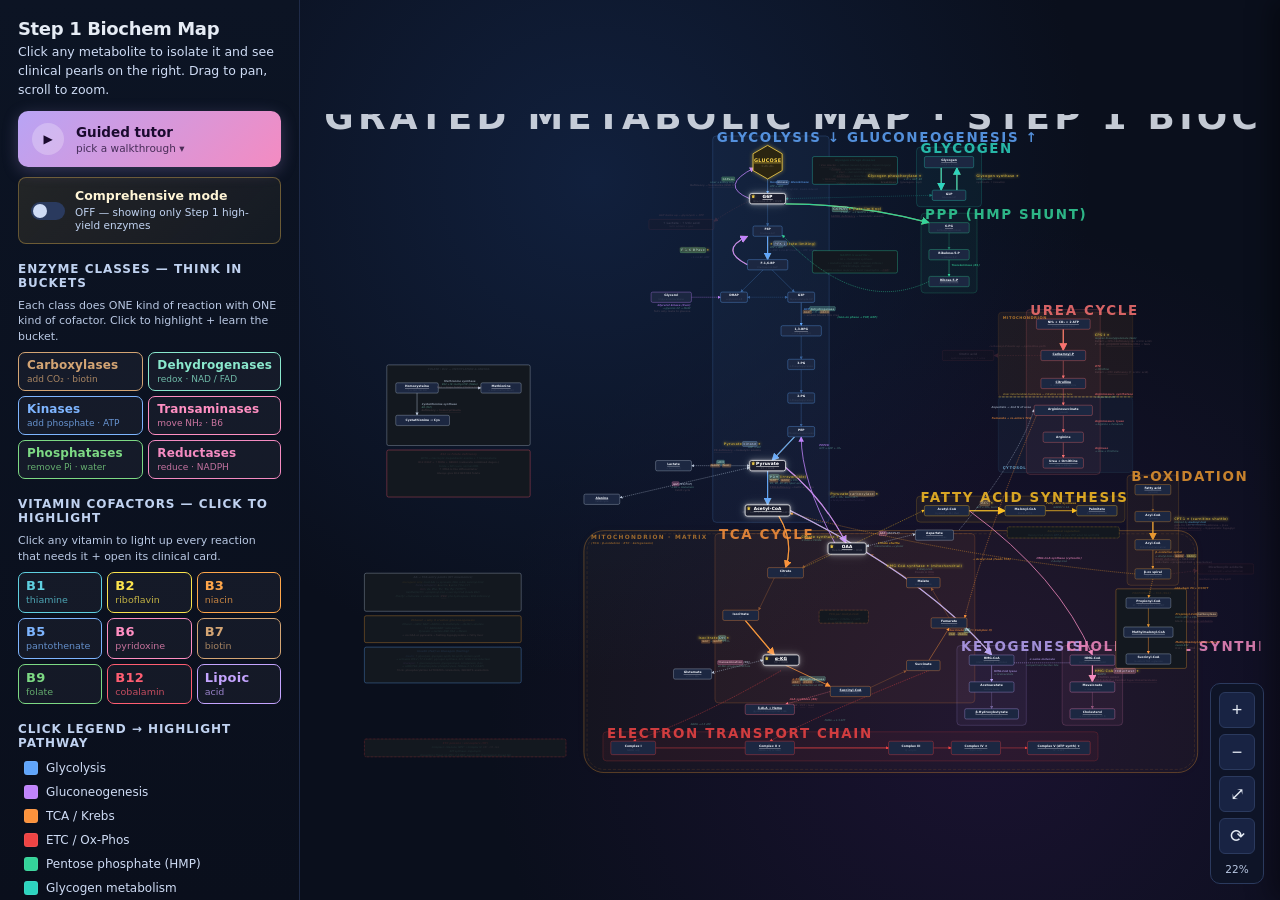
==== index.html @ ca4a503b "init first commit" ====
<!DOCTYPE html>
<html lang="en">
<head>
<meta charset="utf-8">
<title>Step 1 Biochem — Integrated Metabolic Map</title>
<style>
:root {
  --bg: #0a0f1c;
  --panel: #111a2e;
  --panel-2: #182343;
  --ink: #e6ecf5;
  --muted: #a8b8d4;
  --hub: #f5c451;
  --hub-bg: #2b2511;
  --rl: #ff5a5f;
  --cof: #8ae8cd;
  --reg: #d6b9f3;
  --note: #f5bcbc;
  --p-glyco: #60a5fa;
  --p-gng:   #c084fc;
  --p-tca:   #fb923c;
  --p-etc:   #ef4444;
  --p-ppp:   #34d399;
  --p-glyg:  #2dd4bf;
  --p-fas:   #fbbf24;
  --p-box:   #e89730;
  --p-keto:  #b8a4f5;
  --p-chol:  #f48bc1;
  --p-urea:  #f87171;
  --p-aa:    #b8c5d8;
  --p-heme:  #fb7185;
}
* { box-sizing: border-box; }
html, body { margin:0; padding:0; height:100%; background:var(--bg); color:var(--ink); font-family: 'Inter','Segoe UI', system-ui, sans-serif; overflow:hidden; }
#app { display:grid; grid-template-columns: 300px 1fr; height:100vh; }

aside#sidebar {
  background: linear-gradient(180deg, #0c1424 0%, #0a0f1c 100%);
  border-right: 1px solid #1f2b48;
  padding: 18px;
  overflow-y: auto;
}
aside h1 { font-size: 18px; margin: 0 0 4px 0; letter-spacing: -0.02em; }
aside h2 { font-size: 12px; margin: 18px 0 8px 0; color: #c0d2f0; text-transform: uppercase; letter-spacing: 0.08em; }
aside p.intro { font-size: 12.5px; line-height: 1.5; color: #cfdcf5; margin: 4px 0 12px 0; }
.legend { display:flex; flex-direction:column; gap:4px; font-size:12px; }
.legend .row { display:flex; align-items:center; gap:8px; cursor:pointer; padding:3px 6px; border-radius:4px; color:#cfdcf5; }
.legend .row:hover { background:#162342; }
.legend .row.active { background:#1d2c54; color:#fff; }
.swatch { width:14px; height:14px; border-radius:3px; flex-shrink:0; box-shadow: 0 0 0 1px rgba(255,255,255,0.06) inset; }
.keyitem { font-size: 11.5px; color:#d3dff5; line-height:1.55; margin:3px 0; }
.keyitem b { color: var(--hub); }
.keyitem .rl { color: var(--rl); font-weight: 700; }
.controls { display:flex; gap:6px; margin-top: 14px; flex-wrap:wrap; }
.controls button {
  background: var(--panel-2); color: var(--ink); border: 1px solid #2b3a5e;
  padding: 6px 9px; font-size: 11.5px; border-radius:6px; cursor:pointer;
  transition: background 0.15s;
}
.controls button:hover { background:#22325a; }
.hint { font-size: 11px; color:#b9c8e3; margin-top: 10px; line-height:1.5; }
.pill { display:inline-block; padding:1px 6px; border-radius:4px; background:#1d2a4a; color:#bcd0f5; font-size:10.5px; margin-right:3px; }

/* MODE TOGGLE */
.mode-toggle {
  margin: 10px 0 4px 0;
  padding: 10px 12px;
  background: linear-gradient(135deg, rgba(245,196,81,0.10), rgba(255,213,79,0.04));
  border: 1px solid rgba(245,196,81,0.35);
  border-radius: 8px;
}
.mode-toggle label {
  display: flex; align-items: center; gap: 10px;
  cursor: pointer; font-size: 12.5px; font-weight: 700;
  color: #fff5d6;
}
.mode-toggle input { display: none; }
.mode-toggle .switch {
  width: 34px; height: 18px;
  background: #2a3a5e; border-radius: 10px;
  position: relative; flex-shrink: 0;
  transition: background 0.2s;
}
.mode-toggle .switch:after {
  content: ''; position: absolute; top: 2px; left: 2px;
  width: 14px; height: 14px; background: #cfdcf5;
  border-radius: 50%; transition: left 0.2s;
}
.mode-toggle input:checked + .switch { background: #f5c451; }
.mode-toggle input:checked + .switch:after { left: 18px; background: #2b2511; }
.mode-toggle .label-text { line-height: 1.3; }
.mode-toggle .sub { display: block; font-size: 10.5px; color: #c0d2f0; font-weight: 500; margin-top: 1px; }

/* CANVAS */
#canvas-container {
  position: relative;
  overflow: hidden;
  background:
    radial-gradient(circle at 30% 20%, #11203d 0%, transparent 50%),
    radial-gradient(circle at 70% 80%, #1a1230 0%, transparent 50%),
    var(--bg);
  cursor: grab;
}
#canvas-container.dragging { cursor: grabbing; }
#canvas-transform {
  transform-origin: 0 0;
  transform: translate(0,0) scale(1);
  will-change: transform;
}
svg#map { display:block; user-select:none; }

/* SVG node + edge default styles */
.node rect { fill: #1c2741; stroke: #3a4c75; stroke-width: 1.5; rx:7; ry:7; transition: stroke-width 0.18s, filter 0.18s; }
.node text.lbl { fill: #f1f5fc; font-size: 13.5px; font-weight: 700; text-anchor: middle; dominant-baseline: middle; pointer-events:none; }
.node text.sub { fill: #b8c8e2; font-size: 10.5px; text-anchor: middle; dominant-baseline: middle; pointer-events:none; }
.node.hub rect.outline {
  fill: #1a1d2e !important;
  stroke: #ffffff !important;
  stroke-width: 3 !important;
  rx: 9; ry: 9;
  filter:
    drop-shadow(0 0 5px rgba(255,255,255,0.55))
    drop-shadow(0 0 14px rgba(255,255,255,0.28))
    drop-shadow(0 0 28px rgba(255,255,255,0.10));
}
.node.hub text.lbl {
  fill: #ffffff !important;
  font-size: 19px;
  font-weight: 900;
  letter-spacing: 0.04em;
  filter: drop-shadow(0 0 3px rgba(255,255,255,0.4));
}
.node.hub text.sub {
  fill: #d8dbe6;
  font-size: 11.5px;
  font-weight: 700;
  letter-spacing: 0.04em;
}
.node.hub text.hub-crown {
  fill: #ffd84a;
  font-size: 20px;
  font-weight: 900;
  pointer-events: none;
  dominant-baseline: middle;
  filter:
    drop-shadow(0 0 3px rgba(255,216,74,0.8))
    drop-shadow(0 0 7px rgba(255,216,74,0.35));
}
.node.hub:hover rect.outline {
  stroke-width: 4 !important;
  filter:
    drop-shadow(0 0 8px rgba(255,255,255,0.75))
    drop-shadow(0 0 22px rgba(255,255,255,0.4));
}
.node.hub.selected rect.outline {
  stroke-width: 5 !important;
  filter:
    drop-shadow(0 0 12px rgba(255,255,255,0.95))
    drop-shadow(0 0 30px rgba(255,255,255,0.5));
}
.node { cursor: pointer; }
.node rect.hit, .node polygon.hit { fill: transparent; stroke: transparent; }
.node.has-clinical text.lbl { text-decoration: underline; text-decoration-color: rgba(245,196,81,0.85); text-decoration-thickness: 2px; text-underline-offset: 3px; }

.node:hover rect.outline,
.node:hover polygon.outline { stroke-width: 3; filter: brightness(1.2); }
.node.selected rect.outline,
.node.selected polygon.outline { stroke-width: 4; filter: drop-shadow(0 0 8px var(--hub)) brightness(1.2); }

/* GLUCOSE HEXAGON — the "START" ring */
.node.start polygon.outline {
  fill: #2b2511;
  stroke: #ffd84a;
  stroke-width: 3.5;
  filter: drop-shadow(0 0 10px rgba(255,216,74,0.45));
}
.node.start text.lbl {
  fill: #ffd84a;
  font-size: 22px;
  font-weight: 900;
  letter-spacing: 0.05em;
}
.node.start text.sub {
  fill: #f5deb3;
  font-size: 13px;
  font-weight: 600;
}
.node.start text.start-tag {
  fill: #ffd84a;
  font-size: 11px;
  font-weight: 800;
  letter-spacing: 0.18em;
  text-anchor: middle;
  pointer-events: none;
}

/* edges */
.edge path.line, .edge line.line { fill:none; stroke-width: 2; }
.edge path.line.thick, .edge line.line.thick { stroke-width: 3.5; }
.edge path.line.dashed, .edge line.line.dashed { stroke-dasharray: 5 4; }

text.enz { font-size: 12px; font-style: italic; font-weight: 600; pointer-events:none; fill: #e6ecf5; }

/* Enzyme class HIGHLIGHT — the class-defining word inside each enzyme
   name (e.g. "carboxylase", "kinase", "DH") gets a translucent
   colored box painted behind it. Same color = same enzyme family →
   instant pattern recognition across the whole map. */
tspan.ec-mark {
  font-weight: 900 !important;
  font-style: normal !important;
  letter-spacing: 0.02em;
}
tspan.ec-carb { fill: #f7d8a8 !important; }
tspan.ec-dh   { fill: #c4f5e6 !important; }
tspan.ec-kin  { fill: #cfe1ff !important; }
tspan.ec-tram { fill: #ffd0e2 !important; }
tspan.ec-phos { fill: #c9eecb !important; }
tspan.ec-red  { fill: #f9cce0 !important; }

/* Translucent box painted behind the highlighted word */
rect.ec-bg {
  pointer-events: none;
  fill-opacity: 0.22;
  stroke-width: 1.5;
  stroke-opacity: 0.80;
}
rect.ec-bg-carb { fill: #d4a574; stroke: #d4a574; }
rect.ec-bg-dh   { fill: #8ae8cd; stroke: #8ae8cd; }
rect.ec-bg-kin  { fill: #7eb5ff; stroke: #7eb5ff; }
rect.ec-bg-tram { fill: #ff8fc2; stroke: #ff8fc2; }
rect.ec-bg-phos { fill: #7dd984; stroke: #7dd984; }
rect.ec-bg-red  { fill: #f48bc1; stroke: #f48bc1; }

/* Cofactor substrate highlight — NAD/NADH/NADP/NADPH and FAD/FADH₂.
   Colors match the vitamin chips in the sidebar (NAD = B3 orange,
   FAD = B2 yellow) so the cross-reference is obvious. */
tspan.cof-mark {
  font-weight: 800 !important;
  letter-spacing: 0.02em;
}
tspan.cof-nad { fill: #ffd49a !important; }   /* light B3 orange */
tspan.cof-fad { fill: #fff09c !important; }   /* light B2 yellow */
/* Cofactor highlight = flat color swipe (no border).
   Looks like a highlighter mark instead of a chunky box → less visual
   competition with the surrounding text. */
rect.cof-bg {
  pointer-events: none;
  fill-opacity: 0.28;
  stroke: none;
}
rect.cof-bg-nad { fill: #ffa64a; }
rect.cof-bg-fad { fill: #fbe34d; }

/* Clickable disease link inside a note — visibly underlined, hoverable */
tspan.disease-link {
  fill: #ff9ea2 !important;
  font-weight: 800 !important;
  cursor: pointer !important;
  pointer-events: auto !important;
  text-decoration: underline;
  text-decoration-color: rgba(255,158,162,0.7);
  text-decoration-thickness: 2px;
  text-underline-offset: 2px;
  transition: fill 0.15s;
}
tspan.disease-link:hover {
  fill: #ffd4d6 !important;
  text-decoration-color: #ffd4d6;
}

/* Cross-reference link — cyan dashed underline; jumps to the real step */
tspan.xref-link {
  fill: #6ad6ff !important;
  font-weight: 800 !important;
  cursor: pointer !important;
  pointer-events: auto !important;
  text-decoration: underline;
  text-decoration-style: dashed;
  text-decoration-color: rgba(106,214,255,0.75);
  text-underline-offset: 2px;
  transition: fill 0.15s;
}
tspan.xref-link:hover { fill: #b8e8ff !important; }

/* Pulse — flashes a cross-reference target after the camera jumps to it */
.xref-pulse path.line { animation: xrefPulseEdge 0.55s ease-in-out 3; }
.xref-pulse rect.outline,
.xref-pulse polygon.outline { animation: xrefPulseNode 0.55s ease-in-out 3; }
@keyframes xrefPulseEdge {
  0%, 100% { filter: none; }
  50% { filter: drop-shadow(0 0 10px #6ad6ff) drop-shadow(0 0 18px #6ad6ff); }
}
@keyframes xrefPulseNode {
  0%, 100% { filter: none; }
  50% { filter: drop-shadow(0 0 12px #6ad6ff) drop-shadow(0 0 22px #6ad6ff); }
}
text.cof { font-size: 11px; fill: var(--cof); font-style: italic; pointer-events:none; font-weight:500; }
text.reg { font-size: 10.5px; fill: var(--reg); pointer-events:none; font-weight:500; }
text.note { font-size: 11px; fill: var(--note); pointer-events:none; font-weight:600; }

/* HIGH-YIELD rate-limiting enzyme: bright gold, big, glow */
text.enz.rl {
  fill: #ffd84a !important;
  font-size: 15.5px;
  font-weight: 900;
  font-style: normal;
  letter-spacing: 0.02em;
  filter:
    drop-shadow(0 0 2px rgba(10,15,28,0.95))
    drop-shadow(0 0 2px rgba(10,15,28,0.95))
    drop-shadow(0 0 7px rgba(255,216,74,0.55));
}
.edge path.line.rl {
  stroke-width: 5 !important;
  filter: drop-shadow(0 0 3px rgba(255,216,74,0.55));
}

/* ESSENTIAL MODE — hide low-yield enzyme labels (and their highlight rects!) */
svg.essential .edge-label.low-yield text,
svg.essential .edge-label.low-yield rect.ec-bg,
svg.essential .edge-label.low-yield rect.cof-bg { display: none; }
svg.essential .edge.low-yield path.line,
svg.essential .edge.low-yield line.line { opacity: 0.5; }

.c-glyco { stroke: var(--p-glyco); }  text.c-glyco { fill: var(--p-glyco); stroke:none; }
.c-gng   { stroke: var(--p-gng); }    text.c-gng   { fill: var(--p-gng);   stroke:none; }
.c-tca   { stroke: var(--p-tca); }    text.c-tca   { fill: var(--p-tca);   stroke:none; }
.c-etc   { stroke: var(--p-etc); }    text.c-etc   { fill: var(--p-etc);   stroke:none; }
.c-ppp   { stroke: var(--p-ppp); }    text.c-ppp   { fill: var(--p-ppp);   stroke:none; }
.c-glyg  { stroke: var(--p-glyg); }   text.c-glyg  { fill: var(--p-glyg);  stroke:none; }
.c-fas   { stroke: var(--p-fas); }    text.c-fas   { fill: var(--p-fas);   stroke:none; }
.c-box   { stroke: var(--p-box); }    text.c-box   { fill: var(--p-box);   stroke:none; }
.c-keto  { stroke: var(--p-keto); }   text.c-keto  { fill: var(--p-keto);  stroke:none; }
.c-chol  { stroke: var(--p-chol); }   text.c-chol  { fill: var(--p-chol);  stroke:none; }
.c-urea  { stroke: var(--p-urea); }   text.c-urea  { fill: var(--p-urea);  stroke:none; }
.c-aa    { stroke: var(--p-aa); }     text.c-aa    { fill: var(--p-aa);    stroke:none; }
.c-heme  { stroke: var(--p-heme); }   text.c-heme  { fill: var(--p-heme);  stroke:none; }

.tint-glyco rect.outline,  .tint-glyco polygon.outline  { stroke: var(--p-glyco); }
.tint-gng rect.outline,    .tint-gng polygon.outline    { stroke: var(--p-gng); }
.tint-tca rect.outline,    .tint-tca polygon.outline    { stroke: var(--p-tca); }
.tint-etc rect.outline,    .tint-etc polygon.outline    { stroke: var(--p-etc); }
.tint-ppp rect.outline,    .tint-ppp polygon.outline    { stroke: var(--p-ppp); }
.tint-glyg rect.outline,   .tint-glyg polygon.outline   { stroke: var(--p-glyg); }
.tint-fas rect.outline,    .tint-fas polygon.outline    { stroke: var(--p-fas); }
.tint-box rect.outline,    .tint-box polygon.outline    { stroke: var(--p-box); }
.tint-keto rect.outline,   .tint-keto polygon.outline   { stroke: var(--p-keto); }
.tint-chol rect.outline,   .tint-chol polygon.outline   { stroke: var(--p-chol); }
.tint-urea rect.outline,   .tint-urea polygon.outline   { stroke: var(--p-urea); }
.tint-aa rect.outline,     .tint-aa polygon.outline     { stroke: var(--p-aa); }
.tint-heme rect.outline,   .tint-heme polygon.outline   { stroke: var(--p-heme); }

svg.isolated #edges > g,
svg.isolated #edge-labels > g,
svg.isolated #nodes > g { opacity: 0.08; transition: opacity 0.2s; }
svg.isolated #edges > g.active,
svg.isolated #edge-labels > g.active,
svg.isolated #nodes > g.active { opacity: 1; }
svg.isolated #panels > g { opacity: 0.22; transition: opacity 0.2s; }

.pathway-label {
  font-weight: 800;
  letter-spacing: 0.12em;
  text-transform: uppercase;
  opacity: 0.5;
  pointer-events:none;
}

/* ORGANELLE — stylized mitochondrion container */
.organelle rect.mito-outer {
  pointer-events: none;
  fill-opacity: 0.04;
  stroke-opacity: 0.50;
  stroke-width: 3;
  filter: drop-shadow(0 0 20px rgba(232,151,48,0.10));
}
.organelle rect.mito-inner {
  pointer-events: none;
  fill: none;
  stroke-opacity: 0.35;
  stroke-width: 1.5;
  stroke-dasharray: 14 8;
}
text.organelle-label {
  font-size: 26px;
  font-weight: 900;
  letter-spacing: 0.22em;
  text-transform: uppercase;
  opacity: 0.65;
  pointer-events: none;
}
text.organelle-sub {
  font-size: 12px;
  font-weight: 600;
  font-style: italic;
  letter-spacing: 0.04em;
  opacity: 0.55;
  pointer-events: none;
}

/* SHUNT PATHWAYS — faint by default, light up when their disease is clicked */
.shunt { opacity: 0.15; transition: opacity 0.25s; cursor: pointer; }
.shunt.active { opacity: 1; }
.shunt-arrow {
  fill: none; stroke: #ff6b6f; stroke-width: 3; stroke-dasharray: 7 5;
}
.shunt.active .shunt-arrow { filter: drop-shadow(0 0 6px rgba(255,107,111,0.65)); }
.shunt-box { fill: #2a1416; stroke: #ff6b6f; stroke-width: 2; }
.shunt.active .shunt-box { filter: drop-shadow(0 0 9px rgba(255,107,111,0.55)); }
text.shunt-lbl {
  fill: #ffd4d6; font-size: 13px; font-weight: 800;
  text-anchor: middle; dominant-baseline: middle; pointer-events: none;
}
text.shunt-sub {
  fill: #f0a8ac; font-size: 10px; font-weight: 500;
  text-anchor: middle; dominant-baseline: middle; pointer-events: none;
}
text.shunt-desc {
  fill: #ff9ea2; font-size: 11px; font-style: italic; font-weight: 600;
  pointer-events: none;
}

/* Red ✗ drawn over a blocked (deficient) enzyme step — kept semi-transparent
   so the enzyme label underneath stays readable. */
.block-x { animation: blockPop 0.28s ease-out; opacity: 0.8; }
.block-x-disc { fill: #1a0a0c; fill-opacity: 0.45; stroke: #ff3b3f; stroke-width: 2.5; }
.block-x-line {
  stroke: #ff3b3f; stroke-width: 5; stroke-linecap: round;
  filter: drop-shadow(0 0 5px rgba(255,59,63,0.7));
}
@keyframes blockPop { 0% { opacity: 0; } 70% { opacity: 0.9; } 100% { opacity: 0.8; } }

/* UREA-CYCLE COMPARTMENT SPLIT — mito (top) vs cytosol (bottom) */
.urea-zone-mito {
  pointer-events: none;
  fill: #e89730; fill-opacity: 0.07;
  stroke: #e89730; stroke-opacity: 0.32; stroke-width: 1.5;
}
.urea-zone-cyto {
  pointer-events: none;
  fill: #5fa8d4; fill-opacity: 0.06;
  stroke: #5fa8d4; stroke-opacity: 0.30; stroke-width: 1.5;
}
.urea-membrane {
  stroke: #ffd84a; stroke-width: 2.5;
  stroke-dasharray: 11 6; stroke-opacity: 0.7;
  pointer-events: none;
}
text.urea-zone-label {
  font-size: 17px; font-weight: 800; letter-spacing: 0.14em;
  pointer-events: none;
}
text.urea-zone-label.mito { fill: #e89730; opacity: 0.72; }
text.urea-zone-label.cyto { fill: #7ec8ee; opacity: 0.72; }
text.urea-membrane-label {
  font-size: 11px; font-style: italic; fill: #ffd84a;
  opacity: 0.78; pointer-events: none;
}

/* PATHWAY BOXES — translucent grouping rectangles */
.pathway-box rect {
  pointer-events: none;
  fill-opacity: 0.05;
  stroke-opacity: 0.55;
  stroke-width: 1.5;
}
text.box-label {
  font-weight: 800;
  letter-spacing: 0.12em;
  text-transform: uppercase;
  opacity: 0.85;
  pointer-events: none;
}

/* ENZYME-CLASS CHIPS — the "think in buckets" launcher */
.enzclass-grid {
  display: grid;
  grid-template-columns: repeat(2, 1fr);
  gap: 5px;
  margin-bottom: 6px;
}
.enzclass-chip {
  background: rgba(255,255,255,0.04);
  border: 1.5px solid var(--c, #2b3a5e);
  color: var(--c, #fff);
  border-radius: 7px;
  padding: 6px 8px;
  cursor: pointer;
  font-family: inherit;
  text-align: left;
  display: flex;
  flex-direction: column;
  line-height: 1.15;
  transition: all 0.15s;
}
.enzclass-chip b { font-size: 12px; font-weight: 800; letter-spacing: 0.01em; }
.enzclass-chip span { font-size: 9px; opacity: 0.78; font-weight: 500; margin-top: 1px; }
.enzclass-chip:hover { background: rgba(255,255,255,0.09); transform: translateY(-1px); }
.enzclass-chip.active {
  background: var(--c);
  color: #0a0f1c;
  box-shadow: 0 0 12px var(--c);
}
.enzclass-chip.active b, .enzclass-chip.active span { color: #0a0f1c; opacity: 1; }

/* DISEASE BROWSER — collapsible, grouped list in the sidebar */
.disease-launch {
  display: flex; align-items: center; justify-content: space-between;
  width: 100%;
  background: rgba(255,90,95,0.08);
  border: 1px solid rgba(255,90,95,0.35);
  border-left: 3px solid var(--rl);
  color: #ffd4d6;
  border-radius: 7px;
  padding: 8px 11px;
  margin: 2px 0 6px 0;
  cursor: pointer;
  font-family: inherit;
  font-size: 12.5px;
  font-weight: 700;
  transition: background 0.15s;
}
.disease-launch:hover { background: rgba(255,90,95,0.16); }
.disease-launch .dl-caret { transition: transform 0.2s; opacity: 0.8; }
.disease-launch.open .dl-caret { transform: rotate(180deg); }
.disease-list { display: none; flex-direction: column; gap: 2px; margin-bottom: 6px; }
.disease-list.open { display: flex; }
.disease-group-label {
  font-size: 10px; font-weight: 800; letter-spacing: 0.06em;
  text-transform: uppercase; color: #8aa0c2;
  margin: 7px 0 2px 2px;
}
.disease-row {
  display: flex; flex-direction: column;
  background: rgba(255,255,255,0.03);
  border: 1px solid #2b3a5e;
  border-left: 3px solid rgba(255,90,95,0.5);
  border-radius: 5px;
  padding: 4px 9px;
  cursor: pointer;
  font-family: inherit;
  text-align: left;
  line-height: 1.2;
  transition: all 0.12s;
}
.disease-row b { font-size: 11.5px; font-weight: 700; color: #eef3fb; }
.disease-row span { font-size: 9px; color: #9caec7; margin-top: 1px; }
.disease-row:hover { background: rgba(255,90,95,0.13); transform: translateX(2px); }
.disease-row.active { background: rgba(255,90,95,0.22); border-color: var(--rl); }
.disease-row.active b { color: #ffd4d6; }

/* VITAMIN CHIPS */
.vit-hint { font-size: 11px; color:#b9c8e3; margin: 0 0 8px 0; line-height: 1.4; }
.vit-grid {
  display: grid;
  grid-template-columns: repeat(3, 1fr);
  gap: 5px;
}
.vit-chip {
  background: rgba(255,255,255,0.04);
  border: 1.5px solid var(--c, #2b3a5e);
  color: var(--c, #fff);
  border-radius: 7px;
  padding: 6px 7px;
  cursor: pointer;
  font-family: inherit;
  text-align: left;
  transition: all 0.15s;
  display: flex;
  flex-direction: column;
  align-items: flex-start;
  line-height: 1.1;
}
.vit-chip b { font-size: 13px; font-weight: 800; letter-spacing: 0.02em; }
.vit-chip span { font-size: 9.5px; opacity: 0.75; font-weight: 500; margin-top: 2px; }
.vit-chip:hover { background: rgba(255,255,255,0.08); transform: translateY(-1px); }
.vit-chip.active {
  background: var(--c);
  color: #0a0f1c;
  box-shadow: 0 0 12px var(--c);
}
.vit-chip.active b, .vit-chip.active span { color: #0a0f1c; opacity: 1; }

/* TUTOR — launch button + lesson card */
.tutor-launch {
  display: flex; align-items: center; gap: 12px;
  width: 100%;
  background: linear-gradient(135deg, #b8a4f5 0%, #f48bc1 100%);
  color: #1a0a2e;
  border: none;
  border-radius: 10px;
  padding: 12px 14px;
  margin: 4px 0 8px 0;
  cursor: pointer;
  font-family: inherit;
  text-align: left;
  box-shadow: 0 4px 16px rgba(184,164,245,0.25);
  transition: transform 0.15s, box-shadow 0.15s;
}
.tutor-launch:hover {
  transform: translateY(-1px);
  box-shadow: 0 6px 20px rgba(184,164,245,0.4);
}
.tutor-launch .t-icon {
  width: 32px; height: 32px;
  background: rgba(255,255,255,0.25);
  border-radius: 50%;
  display: flex; align-items: center; justify-content: center;
  font-size: 12px;
  flex-shrink: 0;
}
.tutor-launch .t-text { display: flex; flex-direction: column; line-height: 1.25; }
.tutor-launch b { font-size: 13.5px; font-weight: 800; }
.tutor-launch .t-sub { font-size: 10.5px; opacity: 0.75; font-weight: 500; margin-top: 1px; }

/* Tour-picker menu — drops down under the Guided-tutor button */
.tour-menu {
  display: none;
  flex-direction: column;
  gap: 5px;
  margin: 2px 0 8px 0;
}
.tour-menu.open { display: flex; }
.tour-item {
  background: rgba(184,164,245,0.07);
  border: 1px solid rgba(184,164,245,0.30);
  border-left: 3px solid #b8a4f5;
  border-radius: 7px;
  padding: 8px 11px;
  cursor: pointer;
  font-family: inherit;
  text-align: left;
  display: flex;
  flex-direction: column;
  line-height: 1.25;
  transition: all 0.15s;
}
.tour-item b { font-size: 12.5px; font-weight: 800; color: #ede6fc; }
.tour-item span { font-size: 10px; color: #b8a4f5; margin-top: 2px; }
.tour-item:hover { background: rgba(184,164,245,0.16); transform: translateX(2px); }
/* hide the menu while a tour is running */
body.tutor-active .tour-menu { display: none; }

/* Tutor lesson card — uses the right panel body */
.tutor-card .lesson-counter {
  font-size: 10.5px; color: #b8a4f5; font-weight: 700;
  letter-spacing: 0.08em; text-transform: uppercase;
  margin-bottom: 4px;
}
.tutor-card .lesson-content { font-size: 13px; line-height: 1.55; color: #e6ecf5; }
.tutor-card .lesson-content p { margin: 8px 0; }
.tutor-card .lesson-content ul, .tutor-card .lesson-content ol { margin: 6px 0 8px 0; padding-left: 22px; }
.tutor-card .lesson-content li { margin: 3px 0; }
.tutor-card .lesson-content b { color: #fff5d6; }
.tutor-card .lesson-content i { color: #ffe7a3; font-style: normal; font-weight: 600; }

/* Lesson content callout blocks */
.tutor-card .lc-pearl, .tutor-card .lc-mnemonic, .tutor-card .lc-drug, .tutor-card .lc-clinical, .tutor-card .lc-warn {
  margin: 8px 0;
  padding: 8px 12px 8px 14px;
  border-radius: 6px;
  font-size: 12.5px;
  line-height: 1.5;
  border-left: 3px solid;
}
.tutor-card .lc-pearl    { background: rgba(245,196,81,0.10); border-color: var(--hub); color: #fff5d6; }
.tutor-card .lc-mnemonic { background: rgba(184,164,245,0.13); border-color: #b8a4f5; color: #ede6fc; }
.tutor-card .lc-drug     { background: rgba(106,214,255,0.11); border-color: #6ad6ff; color: #dff1fc; }
.tutor-card .lc-clinical { background: rgba(255, 90, 95, 0.13); border-color: var(--rl); color: #fbe5e6; }
.tutor-card .lc-warn     { background: rgba(255, 90, 95, 0.18); border-color: var(--rl); color: #ffd4d6; font-weight: 600; }
.tutor-card .lc-pearl b, .tutor-card .lc-pearl i      { color: #ffe7a3; }
.tutor-card .lc-mnemonic b, .tutor-card .lc-mnemonic i { color: #d6c2ff; }
.tutor-card .lc-drug b, .tutor-card .lc-drug i        { color: #b8e8ff; }
.tutor-card .lc-clinical b, .tutor-card .lc-clinical i { color: #ffd4d6; }

/* Tutor navigation buttons */
.tutor-nav {
  display: flex; gap: 8px;
  margin-top: 14px;
}
.tutor-nav button {
  flex: 1;
  background: var(--panel-2);
  color: var(--ink);
  border: 1px solid #2b3a5e;
  padding: 9px 12px;
  border-radius: 7px;
  font-family: inherit;
  font-size: 12.5px;
  font-weight: 700;
  cursor: pointer;
  transition: all 0.15s;
}
.tutor-nav button:hover:not(:disabled) { background: #2a3a5e; transform: translateY(-1px); }
.tutor-nav button:disabled { opacity: 0.3; cursor: default; }
.tutor-nav button.tutor-next {
  background: linear-gradient(135deg, #b8a4f5 0%, #f48bc1 100%);
  color: #1a0a2e;
  border-color: transparent;
}
.tutor-nav button.tutor-next:hover { box-shadow: 0 4px 14px rgba(184,164,245,0.4); }

/* Progress bar */
.tutor-progress {
  margin-top: 10px;
  height: 4px;
  background: #1a2438;
  border-radius: 2px;
  overflow: hidden;
}
.tutor-progress .bar {
  height: 100%;
  background: linear-gradient(90deg, #b8a4f5, #f48bc1, #ffd84a);
  transition: width 0.3s;
}

/* Tutor active — slightly dim everything outside the lesson card */
body.tutor-active #sidebar h2,
body.tutor-active #sidebar .keyitem,
body.tutor-active #sidebar .legend,
body.tutor-active #sidebar .vit-grid,
body.tutor-active #sidebar .hint,
body.tutor-active #sidebar .controls,
body.tutor-active #sidebar .vit-hint {
  opacity: 0.35;
  pointer-events: none;
  transition: opacity 0.3s;
}
/* Mode toggle stays fully interactive during the tutor — you can flip
   essential / comprehensive without leaving the lesson. */
body.tutor-active #sidebar .mode-toggle { opacity: 1; pointer-events: auto; }
body.tutor-active #tutor-start { display: none; }

/* RIGHT PANEL */
#rightpanel {
  position: absolute; top: 0; right: 0; bottom: 0;
  width: 380px;
  background: linear-gradient(180deg, #0f1a30 0%, #0a1224 100%);
  border-left: 1px solid #2b3a5e;
  box-shadow: -8px 0 24px rgba(0,0,0,0.4);
  transform: translateX(100%);
  transition: transform 0.3s cubic-bezier(.22,.61,.36,1);
  overflow-y: auto;
  z-index: 50;
  color: #eef3fb;
}
#rightpanel.open { transform: translateX(0); }
#rightpanel .rp-header {
  position: sticky; top: 0;
  padding: 14px 18px 12px 18px;
  background: linear-gradient(180deg, #131e36 0%, #101a2e 100%);
  border-bottom: 1px solid #2b3a5e;
  display:flex; align-items:flex-start; justify-content:space-between;
  gap: 10px;
}
#rightpanel .rp-title { font-size: 17px; font-weight: 800; letter-spacing:-0.01em; }
#rightpanel .rp-tag {
  display:inline-block; font-size: 10.5px; font-weight:700; padding: 2px 7px;
  border-radius: 4px; margin-top:4px; text-transform:uppercase; letter-spacing:0.05em;
}
#rightpanel .rp-close {
  background: #1c2741; color:#cfdcf5; border:1px solid #3a4c75;
  border-radius: 6px; cursor:pointer; padding: 4px 8px; font-size: 13px;
  flex-shrink:0;
}
#rightpanel .rp-close:hover { background:#2a3a5e; }
#rightpanel .rp-body { padding: 14px 18px 24px 18px; }
#rightpanel h3 {
  font-size: 11px; color:#c0d2f0; margin: 14px 0 6px 0;
  text-transform: uppercase; letter-spacing: 0.08em; font-weight: 700;
}
#rightpanel .rp-why { font-size: 13.5px; line-height: 1.55; color:#e6ecf5; margin: 6px 0 0 0; }
#rightpanel ul.pearls { list-style:none; padding:0; margin: 4px 0 0 0; }
#rightpanel ul.pearls li {
  font-size: 12.5px; line-height: 1.5; color:#dde6f5; margin: 0 0 7px 0;
  padding: 5px 10px 5px 22px; position:relative;
  border-radius: 5px;
  background: rgba(245,196,81,0.06);
  border-left: 3px solid rgba(245,196,81,0.55);
}
#rightpanel ul.pearls li:before {
  content: '★'; position:absolute; left: 6px; top: 5px;
  color: var(--hub); font-size: 11px; font-weight: 900;
}
#rightpanel ul.pearls li.warn {
  background: rgba(255, 90, 95, 0.13);
  border-left: 3px solid var(--rl);
  color: #fbe5e6;
}
#rightpanel ul.pearls li.warn:before {
  content: '⚠'; color: var(--rl); font-size: 12px; top: 5px;
}
#rightpanel ul.pearls li.drug {
  background: rgba(106, 214, 255, 0.10);
  border-left: 3px solid #6ad6ff;
  color: #e0f1fc;
}
#rightpanel ul.pearls li.drug:before {
  content: '℞'; color: #6ad6ff; font-size: 13px; font-weight: 700; top: 4px;
}
#rightpanel ul.pearls li.mnemonic {
  background: rgba(184, 164, 245, 0.10);
  border-left: 3px solid #b8a4f5;
  color: #ede6fc;
}
#rightpanel ul.pearls li.mnemonic:before {
  content: '◆'; color: #b8a4f5; font-size: 11px; top: 5px;
}
#rightpanel ul.pearls li b { color: #fff5d6; font-weight: 800; }
#rightpanel ul.pearls li i { color: #ffe7a3; font-style: normal; font-weight: 700; }
#rightpanel ul.pearls li.warn b, #rightpanel ul.pearls li.warn i { color: #ffd4d6; }
#rightpanel ul.pearls li.drug b, #rightpanel ul.pearls li.drug i { color: #b8e8ff; }
#rightpanel .rp-conn { font-size: 11.5px; color:#cad9f0; line-height: 1.6; }
#rightpanel .rp-conn .arrow { color: var(--cof); margin: 0 4px; }
#rightpanel .rp-empty { font-size: 12px; color:#9caec7; font-style: italic; margin-top: 8px; }

#statusbar {
  position: absolute; left: 16px; bottom: 16px;
  background: rgba(15,22,40,0.92); border: 1px solid #2b3a5e;
  padding: 8px 14px; border-radius: 8px;
  font-size: 12px; color: var(--ink);
  max-width: 50ch;
  display: none;
}
#statusbar.visible { display: block; }
#statusbar .sb-title { font-weight: 700; font-size: 13px; margin-bottom: 2px; }
#statusbar .sb-sub { font-size: 11px; color: #c0d2f0; }

#floatctrl {
  position: absolute; right: 16px; bottom: 16px;
  display:flex; flex-direction:column; gap:6px;
  background: rgba(15,22,40,0.85); padding:8px; border-radius: 10px;
  border:1px solid #2b3a5e;
  z-index: 60;
  transition: right 0.3s cubic-bezier(.22,.61,.36,1);
}
body.rp-open #floatctrl { right: 396px; }
#floatctrl button {
  width: 36px; height:36px; font-size:18px;
  background: var(--panel-2); color:var(--ink);
  border:1px solid #2b3a5e; border-radius:6px; cursor:pointer;
}
#floatctrl button:hover { background:#22325a; }
#zoomdisplay {
  font-size: 10.5px; color: #b9c8e3; text-align:center; padding-top:3px;
}

.infopanel rect { rx:8; ry:8; stroke-width:1.5; fill:#13181f; }
.infopanel text { pointer-events:none; }

</style>
</head>
<body>
<div id="app">
<aside id="sidebar">
  <h1>Step 1 Biochem Map</h1>
  <p class="intro">Click any metabolite to isolate it and see clinical pearls on the right. Drag to pan, scroll to zoom.</p>

  <button id="tutor-start" class="tutor-launch" onclick="toggleTourMenu()">
    <span class="t-icon">▶</span>
    <span class="t-text">
      <b>Guided tutor</b>
      <span class="t-sub">pick a walkthrough ▾</span>
    </span>
  </button>
  <div id="tour-menu" class="tour-menu"></div>

  <div class="mode-toggle">
    <label>
      <input type="checkbox" id="comp-toggle">
      <span class="switch"></span>
      <span class="label-text">
        Comprehensive mode
        <span class="sub" id="mode-sub">OFF — showing only Step 1 high-yield enzymes</span>
      </span>
    </label>
  </div>

  <h2>Enzyme classes — think in buckets</h2>
  <p class="vit-hint">Each class does ONE kind of reaction with ONE kind of cofactor. Click to highlight + learn the bucket.</p>
  <div class="enzclass-grid" id="enzclass-grid">
    <button class="enzclass-chip" data-ec="carb" style="--c:#d4a574"><b>Carboxylases</b><span>add CO₂ · biotin</span></button>
    <button class="enzclass-chip" data-ec="dh"   style="--c:#8ae8cd"><b>Dehydrogenases</b><span>redox · NAD / FAD</span></button>
    <button class="enzclass-chip" data-ec="kin"  style="--c:#7eb5ff"><b>Kinases</b><span>add phosphate · ATP</span></button>
    <button class="enzclass-chip" data-ec="tram" style="--c:#ff8fc2"><b>Transaminases</b><span>move NH₂ · B6</span></button>
    <button class="enzclass-chip" data-ec="phos" style="--c:#7dd984"><b>Phosphatases</b><span>remove Pi · water</span></button>
    <button class="enzclass-chip" data-ec="red"  style="--c:#f48bc1"><b>Reductases</b><span>reduce · NADPH</span></button>
  </div>

  <h2>Vitamin cofactors — click to highlight</h2>
  <p class="vit-hint">Click any vitamin to light up every reaction that needs it + open its clinical card.</p>
  <div class="vit-grid" id="vit-grid">
    <button class="vit-chip" data-vit="B1"     style="--c:#5fd0e0"><b>B1</b><span>thiamine</span></button>
    <button class="vit-chip" data-vit="B2"     style="--c:#fbe34d"><b>B2</b><span>riboflavin</span></button>
    <button class="vit-chip" data-vit="B3"     style="--c:#ffa64a"><b>B3</b><span>niacin</span></button>
    <button class="vit-chip" data-vit="B5"     style="--c:#7eb5ff"><b>B5</b><span>pantothenate</span></button>
    <button class="vit-chip" data-vit="B6"     style="--c:#ff8fc2"><b>B6</b><span>pyridoxine</span></button>
    <button class="vit-chip" data-vit="B7"     style="--c:#d4a574"><b>B7</b><span>biotin</span></button>
    <button class="vit-chip" data-vit="B9"     style="--c:#7dd984"><b>B9</b><span>folate</span></button>
    <button class="vit-chip" data-vit="B12"    style="--c:#ff5e72"><b>B12</b><span>cobalamin</span></button>
    <button class="vit-chip" data-vit="lipoic" style="--c:#c4a4ff"><b>Lipoic</b><span>acid</span></button>
  </div>

  <h2>Click legend → highlight pathway</h2>
  <div class="legend" id="legend">
    <div class="row" data-pathway="glyco"><div class="swatch" style="background:var(--p-glyco)"></div>Glycolysis</div>
    <div class="row" data-pathway="gng"><div class="swatch" style="background:var(--p-gng)"></div>Gluconeogenesis</div>
    <div class="row" data-pathway="tca"><div class="swatch" style="background:var(--p-tca)"></div>TCA / Krebs</div>
    <div class="row" data-pathway="etc"><div class="swatch" style="background:var(--p-etc)"></div>ETC / Ox-Phos</div>
    <div class="row" data-pathway="ppp"><div class="swatch" style="background:var(--p-ppp)"></div>Pentose phosphate (HMP)</div>
    <div class="row" data-pathway="glyg"><div class="swatch" style="background:var(--p-glyg)"></div>Glycogen metabolism</div>
    <div class="row" data-pathway="fas"><div class="swatch" style="background:var(--p-fas)"></div>Fatty acid synthesis</div>
    <div class="row" data-pathway="box"><div class="swatch" style="background:var(--p-box)"></div>β-oxidation</div>
    <div class="row" data-pathway="keto"><div class="swatch" style="background:var(--p-keto)"></div>Ketogenesis</div>
    <div class="row" data-pathway="chol"><div class="swatch" style="background:var(--p-chol)"></div>Cholesterol synthesis</div>
    <div class="row" data-pathway="urea"><div class="swatch" style="background:var(--p-urea)"></div>Urea cycle</div>
    <div class="row" data-pathway="aa"><div class="swatch" style="background:var(--p-aa)"></div>Amino acid links (ALT / AST)</div>
    <div class="row" data-pathway="heme"><div class="swatch" style="background:var(--p-heme)"></div>Heme synthesis branch</div>
  </div>

  <h2>Diseases — browse &amp; block</h2>
  <p class="vit-hint">Click a disease to jump to the blocked enzyme (red ✗) + see where it shunts.</p>
  <button id="disease-toggle" class="disease-launch" onclick="toggleDiseaseList()">
    <span class="dl-label">🩺 Browse all diseases</span>
    <span class="dl-caret">▾</span>
  </button>
  <div id="disease-list" class="disease-list"></div>

  <h2>The 5 Hubs</h2>
  <div class="keyitem"><b>G6P</b> — glycolysis / PPP / glycogen / gluconeogenesis</div>
  <div class="keyitem"><b>Pyruvate</b> — 4-way: lactate, alanine, OAA, acetyl-CoA</div>
  <div class="keyitem"><b>Acetyl-CoA</b> — TCA / FA synth / ketones / cholesterol</div>
  <div class="keyitem"><b>OAA</b> — TCA / ↔ aspartate / → PEP</div>
  <div class="keyitem"><b>α-KG</b> — TCA / transamination hub</div>

  <h2>Reading the map</h2>
  <div class="keyitem"><span class="rl">★ gold + glow</span> = rate-limiting enzyme</div>
  <div class="keyitem"><span class="pill" style="background:#1a2f2a;color:#8ae8cd">cyan</span> = cofactor</div>
  <div class="keyitem"><span class="pill" style="background:#22193a;color:#d6b9f3">purple</span> = regulator</div>
  <div class="keyitem"><span class="pill" style="background:#2a1a1a;color:#f5bcbc">red</span> = clinical note</div>
  <div class="keyitem">Underlined labels have a clinical pearl card</div>

  <div class="controls">
    <button onclick="fitAll()">Fit</button>
    <button onclick="zoomBy(1.25)">+</button>
    <button onclick="zoomBy(0.8)">−</button>
    <button onclick="clearSelection()">Clear</button>
  </div>
  <p class="hint">Click a metabolite to isolate it + open its pearl card. Click empty space to clear.</p>
</aside>

<div id="canvas-container">
  <div id="canvas-transform">
    <svg id="map" viewBox="0 0 4200 3000" width="4200" height="3000" xmlns="http://www.w3.org/2000/svg">
      <defs id="defs"></defs>
      <g id="watermarks"></g>
      <g id="organelles"></g>
      <g id="pathway-boxes"></g>
      <g id="panels"></g>
      <g id="edges"></g>
      <g id="shunts"></g>
      <g id="nodes"></g>
      <g id="edge-labels"></g>
      <g id="disease-overlay"></g>
    </svg>
  </div>
  <div id="statusbar">
    <div class="sb-title" id="sb-title"></div>
    <div class="sb-sub" id="sb-sub"></div>
  </div>
  <div id="floatctrl">
    <button title="Zoom in" onclick="zoomBy(1.25)">+</button>
    <button title="Zoom out" onclick="zoomBy(0.8)">−</button>
    <button title="Fit to screen" onclick="fitAll()">⤢</button>
    <button title="Clear selection" onclick="clearSelection()">⟳</button>
    <div id="zoomdisplay">100%</div>
  </div>
  <aside id="rightpanel" aria-hidden="true">
    <div class="rp-header">
      <div>
        <div class="rp-title" id="rp-title">—</div>
        <div class="rp-tag" id="rp-tag">—</div>
      </div>
      <button class="rp-close" onclick="closePanel()" title="Close">×</button>
    </div>
    <div class="rp-body" id="rp-body"></div>
  </aside>
</div>
</div>

<script>
/* ====================================================================== */
/*  DATA — structural / layout                                             */
/*                                                                         */
/*  This file owns the SHAPE of the map: which metabolites exist, where    */
/*  they sit, which reactions connect them, what watermarks and info       */
/*  panels appear, and the pathway color/name registry.                    */
/*                                                                         */
/*  Edit this file to:                                                     */
/*    • move a node (change x/y, or cx/cy/hexR for shape:'hexagon')        */
/*    • add a new metabolite or reaction                                   */
/*    • mark a reaction as low-yield (hides label in Essential mode)       */
/*    • mark a reaction as rate-limiting (rl:true — gold glow)             */
/*    • tag a reaction with its vitamin cofactors (vits:['B1', ...])       */
/* ====================================================================== */

const PATHWAYS = {
  glyco:'#60a5fa', gng:'#c084fc', tca:'#fb923c', etc:'#ef4444',
  ppp:'#34d399', glyg:'#2dd4bf', fas:'#fbbf24', box:'#e89730',
  keto:'#b8a4f5', chol:'#f48bc1', urea:'#f87171', aa:'#b8c5d8', heme:'#fb7185'
};

const PATHWAY_NAMES = {
  glyco:'Glycolysis', gng:'Gluconeogenesis', tca:'TCA Cycle', etc:'ETC / Ox-Phos',
  ppp:'PPP (HMP shunt)', glyg:'Glycogen', fas:'Fatty Acid Synthesis', box:'β-oxidation',
  keto:'Ketogenesis', chol:'Cholesterol', urea:'Urea Cycle', aa:'AA link', heme:'Heme'
};

const NODES = [
  // GLUCOSE — start, big hexagon
  { id:'glucose', label:'GLUCOSE', sub:'C₆H₁₂O₆', shape:'hexagon', cx:2000, cy:215, hexR:75, p:'glyco', start:true,
    x:1925, y:140, w:150, h:150 },

  // GLYCOLYSIS
  { id:'g6p', label:'G6P', sub:'Glucose-6-P  •  HUB', x:1920, y:355, w:160, h:46, p:'glyco', hub:true },
  { id:'f6p', label:'F6P', sub:'Fructose-6-P', x:1935, y:500, w:130, h:46, p:'glyco' },
  { id:'f16bp', label:'F-1,6-BP', sub:'Fructose-1,6-bisP', x:1910, y:650, w:180, h:46, p:'glyco' },
  { id:'dhap', label:'DHAP', sub:'↔ glycerol-3-P', x:1790, y:795, w:120, h:46, p:'glyco' },
  { id:'glycerol', label:'Glycerol', sub:'triglyceride backbone', x:1480, y:795, w:180, h:46, p:'gng' },
  { id:'g3p', label:'G3P', sub:'Glyceraldehyde-3-P', x:2090, y:795, w:120, h:46, p:'glyco' },
  { id:'13bpg', label:'1,3-BPG', sub:'→ 2,3-BPG (RBC)', x:2060, y:945, w:180, h:46, p:'glyco' },
  { id:'3pg', label:'3-PG', sub:'3-Phosphoglycerate', x:2090, y:1095, w:120, h:46, p:'glyco' },
  { id:'2pg', label:'2-PG', sub:'2-Phosphoglycerate', x:2090, y:1245, w:120, h:46, p:'glyco' },
  { id:'pep', label:'PEP', sub:'Phosphoenolpyruvate', x:2090, y:1395, w:120, h:46, p:'glyco' },
  { id:'pyruvate', label:'Pyruvate', sub:'3C  •  HUB', x:1920, y:1547, w:160, h:46, p:'glyco', hub:true },
  { id:'lactate', label:'Lactate', sub:'→ liver (Cori)', x:1500, y:1547, w:160, h:46, p:'aa' },
  { id:'alanine', label:'Alanine', sub:'Cahill cycle', x:1180, y:1697, w:160, h:46, p:'aa' },
  { id:'acetylcoa', label:'Acetyl-CoA', sub:'2C  •  central HUB (mitochondrial)', x:1900, y:1745, w:200, h:50, p:'glyco', hub:true },

  // TCA
  { id:'citrate', label:'Citrate', sub:'6C', x:2000, y:2025, w:160, h:46, p:'tca' },
  { id:'isocitrate', label:'Isocitrate', sub:'6C', x:1800, y:2215, w:160, h:46, p:'tca' },
  { id:'akg', label:'α-KG', sub:'5C  •  HUB', x:1980, y:2415, w:160, h:46, p:'tca', hub:true },
  { id:'glutamate', label:'Glutamate', sub:'↔ Gln / NH₃', x:1580, y:2477, w:170, h:46, p:'aa' },
  { id:'succoa', label:'Succinyl-CoA', sub:'→ heme synth', x:2280, y:2555, w:180, h:46, p:'tca' },
  { id:'succinate', label:'Succinate', sub:'4C', x:2620, y:2439, w:150, h:46, p:'tca' },
  { id:'fumarate', label:'Fumarate', sub:'← urea cycle', x:2730, y:2249, w:160, h:46, p:'tca' },
  { id:'malate', label:'Malate', sub:'malate shuttle', x:2620, y:2069, w:150, h:46, p:'tca' },
  { id:'oaa', label:'OAA', sub:'Oxaloacetate  •  HUB', x:2270, y:1915, w:170, h:50, p:'tca', hub:true },
  { id:'aspartate', label:'Aspartate', sub:'→ urea / pyrimidines', x:2660, y:1857, w:170, h:46, p:'aa' },

  // PPP — vertical chain far right of glycolysis
  { id:'6pg', label:'6-PG', sub:'6-Phosphogluconate', x:2720, y:485, w:180, h:46, p:'ppp' },
  { id:'rib5p', label:'Ribulose-5-P', sub:'→ Ribose-5-P', x:2720, y:605, w:180, h:46, p:'ppp' },
  { id:'r5p', label:'Ribose-5-P', sub:'nucleotide synth', x:2720, y:725, w:180, h:46, p:'ppp' },

  // Glycogen — above PPP, well to the right of glucose hexagon
  { id:'glycogen', label:'Glycogen', sub:'(α-1,4 + α-1,6)', x:2700, y:190, w:220, h:50, p:'glyg' },
  { id:'g1p', label:'G1P', sub:'Glucose-1-P', x:2735, y:340, w:150, h:46, p:'glyg' },

  // FA synth
  { id:'acetylcoa_c', label:'Acetyl-CoA', sub:'(cytosol) → FA / chol', x:2700, y:1748, w:200, h:46, p:'fas' },
  { id:'maloncoa', label:'Malonyl-CoA', sub:'blocks CPT-1', x:3060, y:1748, w:180, h:46, p:'fas' },
  { id:'palmitate', label:'Palmitate', sub:'C16 saturated FA', x:3380, y:1748, w:180, h:46, p:'fas' },

  // β-ox  (positioned so CPT-1 crosses the mito membrane at y≈1860:
  //        fatty acid + cytosolic acyl-CoA ABOVE it, matrix acyl-CoA BELOW)
  { id:'fa', label:'Fatty acid', sub:'(cytosol)', x:3640, y:1654, w:160, h:46, p:'box' },
  { id:'acylcoa_c', label:'Acyl-CoA', sub:'(cytosol)', x:3640, y:1774, w:160, h:46, p:'box' },
  { id:'acylcoa_m', label:'Acyl-CoA', sub:'(mitochondrial matrix)', x:3640, y:1900, w:160, h:46, p:'box' },
  { id:'boxloop', label:'β-ox spiral', sub:'−2C per round', x:3640, y:2030, w:160, h:46, p:'box' },

  // Ketogenesis
  { id:'hmgcoa_m', label:'HMG-CoA', sub:'(mitochondrial) → ketones', x:2900, y:2415, w:200, h:46, p:'keto' },
  { id:'aca', label:'Acetoacetate', sub:'ketone body', x:2900, y:2535, w:200, h:46, p:'keto' },
  { id:'bhb', label:'β-Hydroxybutyrate', sub:'major DKA ketone', x:2880, y:2655, w:240, h:46, p:'keto' },

  // Cholesterol
  { id:'hmgcoa_c', label:'HMG-CoA', sub:'(cytosol) → cholesterol', x:3350, y:2415, w:200, h:46, p:'chol' },
  { id:'mevalonate', label:'Mevalonate', sub:'→ isoprenoids', x:3350, y:2535, w:200, h:46, p:'chol' },
  { id:'cholesterol', label:'Cholesterol', sub:'→ steroids / bile / vit D', x:3350, y:2655, w:200, h:46, p:'chol' },

  // Urea  (moved down + left, into the void above FA synthesis, closer to
  //        its aspartate / fumarate cross-links)
  { id:'nh3', label:'NH₃ + CO₂ + 2 ATP', sub:'mitochondrial input', x:3200, y:915, w:240, h:46, p:'urea' },
  { id:'carbamoylp', label:'Carbamoyl-P', sub:'+ ornithine', x:3220, y:1055, w:200, h:46, p:'urea' },
  { id:'citrulline', label:'Citrulline', sub:'⮕ doorway: exits mito', x:3220, y:1180, w:200, h:46, p:'urea' },
  { id:'argsucc', label:'Argininosuccinate', sub:'cytosolic', x:3190, y:1300, w:260, h:46, p:'urea' },
  { id:'arginine', label:'Arginine', sub:'', x:3230, y:1420, w:180, h:46, p:'urea' },
  { id:'urea_out', label:'Urea + Ornithine', sub:'urea → kidney', x:3230, y:1535, w:180, h:46, p:'urea' },

  // Heme branch
  { id:'heme', label:'δ-ALA → Heme', sub:'glycine + succinyl-CoA + B6', x:1900, y:2635, w:220, h:46, p:'heme' },

  // ONE-CARBON, arm 1 — PROPIONATE (odd-chain FA + V/I/M/T → succinyl-CoA).
  // Placed directly UNDER β-oxidation (its source) so the flow is local.
  { id:'propionylcoa', label:'Propionyl-CoA', sub:'3C · odd-chain FA + V/I/M/T', x:3600, y:2160, w:200, h:46, p:'aa' },
  { id:'mmcoa', label:'Methylmalonyl-CoA', sub:'', x:3590, y:2290, w:220, h:46, p:'aa' },
  { id:'succ_b12', label:'Succinyl-CoA', sub:'re-enters TCA → glucose', x:3600, y:2410, w:200, h:46, p:'aa' },

  // ONE-CARBON, arm 2 — METHYLATION (homocysteine / methionine / folate).
  // Amino-acid / methylation / anemia content → left side.
  { id:'homocysteine', label:'Homocysteine', sub:'↑ = clot / MI risk', x:340, y:1200, w:190, h:46, p:'aa' },
  { id:'methionine', label:'Methionine', sub:'→ SAM (methyl donor)', x:720, y:1200, w:180, h:46, p:'aa' },
  { id:'cystathionine', label:'Cystathionine → Cys', sub:'', x:340, y:1345, w:240, h:46, p:'aa' },

  // ETC
  { id:'c1', label:'Complex I', sub:'NADH → Q', x:1300, y:2800, w:200, h:60, p:'etc' },
  { id:'c2', label:'Complex II  ★', sub:'FADH₂ → Q  (= SDH)', x:1900, y:2800, w:220, h:60, p:'etc' },
  { id:'c3', label:'Complex III', sub:'Q → Cyt c', x:2540, y:2800, w:200, h:60, p:'etc' },
  { id:'c4', label:'Complex IV  ★', sub:'Cyt c → O₂', x:2820, y:2800, w:220, h:60, p:'etc' },
  { id:'c5', label:'Complex V (ATP synth)  ★', sub:'H⁺ → ATP', x:3160, y:2800, w:280, h:60, p:'etc' },
];

const NODE_INDEX = Object.fromEntries(NODES.map(n => [n.id, n]));

// HY policy:
//   - lowYield: true  → enzyme info hidden in Essential mode
//   - rl: true        → always shown, gold + glow
//   - default         → shown in both modes (HY enzymes the user should know)
const EDGES = [
  // GLYCOLYSIS
  { from:'glucose', to:'g6p', p:'glyco',
    path:'M 2000 290 L 2000 355',
    enzyme:'Hexokinase / Glucokinase', cof:'ATP → ADP', enzClass:'kin',
    notes:[{c:'reg',t:'GK: liver/β-cell, high Km, insulin-induced'}],
    labelX:2010, labelY:310, anchor:'start' },
  { from:'g6p', to:'f6p', p:'glyco', lowYield:true,
    enzyme:'Phosphoglucose isomerase',
    labelX:2010, labelY:440, anchor:'start' },
  { from:'f6p', to:'f16bp', p:'glyco', thick:true, rl:true,
    enzyme:'★ PFK-1   (rate-limiting)', cof:'ATP → ADP', enzClass:'kin',
    notes:[{c:'reg',t:'+ AMP, F-2,6-BP (insulin); − ATP, citrate'}],
    labelX:2010, labelY:583, anchor:'start' },
  { from:'f16bp', to:'dhap', p:'glyco', lowYield:true,
    path:'M 1980 696 L 1880 795',
    enzyme:'Aldolase A',
    labelX:1860, labelY:725, anchor:'end' },
  { from:'f16bp', to:'g3p', p:'glyco', lowYield:true,
    path:'M 2020 696 L 2120 795' },
  { from:'dhap', to:'g3p', p:'glyco', lowYield:true, dashed:true, reversible:true,
    path:'M 1910 818 L 2090 818',
    enzyme:'Triose-P isomerase',
    labelX:2000, labelY:812, anchor:'middle' },
  // Glycerol — the ONLY part of fat that can make glucose. From the
  // triglyceride backbone → glycerol-3-P → DHAP → gluconeogenesis.
  { from:'glycerol', to:'dhap', p:'gng', dashed:true,
    path:'M 1660 818 L 1790 818',
    enzyme:'Glycerol kinase (liver)', cof:'→ glycerol-3-P → DHAP',
    notes:[{c:'note',t:'fat\'s only route to glucose'}],
    labelX:1655, labelY:858, anchor:'end' },
  { from:'g3p', to:'13bpg', p:'glyco',
    path:'M 2150 841 L 2150 945',
    enzyme:'G3P dehydrogenase', cof:'NAD⁺ + Pi → NADH', vits:['B3'], enzClass:'dh',
    notes:[{c:'note',t:'⚠ arsenic blocks this step'}],
    labelX:2160, labelY:873, anchor:'start' },
  { from:'13bpg', to:'3pg', p:'glyco', lowYield:true,
    path:'M 2150 991 L 2150 1095',
    enzyme:'Phosphoglycerate kinase', cof:'ADP → ATP (substrate-level)',
    labelX:2160, labelY:1023, anchor:'start' },
  { from:'3pg', to:'2pg', p:'glyco', lowYield:true,
    path:'M 2150 1141 L 2150 1245',
    enzyme:'Phosphoglycerate mutase',
    labelX:2160, labelY:1188, anchor:'start' },
  { from:'2pg', to:'pep', p:'glyco', lowYield:true,
    path:'M 2150 1291 L 2150 1395',
    enzyme:'Enolase', cof:'– H₂O  (fluoride blocks)',
    labelX:2160, labelY:1333, anchor:'start' },
  { from:'pep', to:'pyruvate', p:'glyco', thick:true, rl:true, id:'e_pk',
    path:'M 2120 1441 L 2020 1547',
    enzyme:'Pyruvate kinase ★', cof:'ADP → ATP', enzClass:'kin',
    notes:[{c:'note',t:'@pkdef[PK deficiency] → hemolytic anemia'}],
    labelX:1970, labelY:1478, anchor:'end' },

  // GLUCONEOGENESIS BYPASS — all HY
  { from:'pyruvate', to:'oaa', p:'gng', thick:true, rl:true,
    path:'M 2070 1569 Q 2250 1715 2350 1915',
    enzyme:'Pyruvate carboxylase ★', cof:'ATP + CO₂; biotin (B7)',
    vits:['B7'], enzClass:'carb',
    notes:[{c:'reg',t:'+ Acetyl-CoA (mitochondrial)'}],
    labelX:2280, labelY:1700, anchor:'start' },
  { from:'oaa', to:'pep', p:'gng', thick:true,
    path:'M 2300 1915 Q 2150 1635 2150 1441',
    enzyme:'PEPCK', cof:'GTP → GDP + CO₂',
    labelX:2230, labelY:1480, anchor:'start' },
  { from:'f16bp', to:'f6p', p:'gng', thick:true, rl:true,
    path:'M 1910 673 Q 1780 608 1910 546',
    enzyme:'F-1,6-BPase ★', enzClass:'phos',
    notes:[{c:'reg',t:'− F-2,6-BP, AMP'}],
    labelX:1740, labelY:613, anchor:'end' },
  { from:'g6p', to:'glucose', p:'gng', thick:true, id:'e_g6pase',
    path:'M 1920 378 Q 1780 320 1942 240',
    enzyme:'G6Pase', enzClass:'phos', cof:'Liver + kidney only',
    notes:[{c:'note',t:'Deficiency → @vongierke[Von Gierke (GSD I)]'}],
    labelX:1850, labelY:294, anchor:'end' },

  // PYRUVATE BRANCHES
  { from:'pyruvate', to:'lactate', p:'aa', dashed:true, reversible:true,
    path:'M 1920 1570 L 1660 1570',
    enzyme:'LDH', cof:'NADH → NAD⁺', vits:['B3'], enzClass:'dh',
    labelX:1790, labelY:1559, anchor:'middle' },
  { from:'pyruvate', to:'alanine', p:'aa', dashed:true, reversible:true,
    path:'M 1920 1578 L 1340 1713',
    enzyme:'ALT (B6/PLP)', cof:'α-KG ↔ Glutamate', vits:['B6'], enzClass:'tram',
    notes:[{c:'note',t:'Cahill cycle'}],
    labelX:1620, labelY:1655, anchor:'middle' },
  { from:'pyruvate', to:'acetylcoa', p:'glyco', thick:true, rl:true, id:'e_pdh',
    path:'M 2000 1593 L 2000 1745',
    enzyme:'PDH (irreversible)', cof:'NAD⁺ → NADH + CO₂',
    vits:['B1','B2','B3','B5','lipoic'], enzClass:'dh',
    notes:[
      {c:'cof',t:'B1, B2, B3, B5, lipoic acid'},
      {c:'note',t:'@pdhdef[PDH deficiency] → lactic acidosis'}
    ],
    labelX:2010, labelY:1626, anchor:'start' },

  // ACETYL-CoA / TCA ENTRY
  { from:'acetylcoa', to:'citrate', p:'tca', thick:true, rl:true,
    path:'M 2050 1795 Q 2120 1913 2080 2025',
    enzyme:'Citrate synthase ★', cof:'+ OAA → Citrate',
    labelX:2150, labelY:1893, anchor:'start' },
  { from:'oaa', to:'citrate', p:'tca', lowYield:true,
    path:'M 2280 1960 Q 2200 1995 2155 2025',
    enzyme:'(+ Acetyl-CoA)',
    labelX:2180, labelY:1985, anchor:'start' },

  // TCA
  { from:'citrate', to:'isocitrate', p:'tca', lowYield:true,
    path:'M 2030 2071 L 1960 2215',
    enzyme:'Aconitase',
    labelX:1900, labelY:2123, anchor:'end' },
  { from:'isocitrate', to:'akg', p:'tca', thick:true, rl:true,
    path:'M 1900 2261 L 2030 2415',
    enzyme:'Isocitrate DH ★', cof:'NAD⁺ → NADH + CO₂', vits:['B3'], enzClass:'dh',
    labelX:1830, labelY:2345, anchor:'end' },
  { from:'akg', to:'glutamate', p:'aa', dashed:true, reversible:true,
    path:'M 1980 2438 L 1750 2495',
    enzyme:'transamination (B6)', cof:'all NH₂ groups funnel here', vits:['B6'], enzClass:'tram',
    labelX:1850, labelY:2453, anchor:'middle' },
  { from:'akg', to:'succoa', p:'tca', thick:true,
    path:'M 2080 2461 L 2280 2555',
    enzyme:'α-KG dehydrogenase', cof:'NAD⁺ → NADH + CO₂',
    vits:['B1','B2','B3','B5','lipoic'], enzClass:'dh',
    notes:[{c:'cof',t:'same 5 cofactors as PDH'}],
    labelX:2110, labelY:2525, anchor:'start' },
  { from:'succoa', to:'heme', p:'heme', dashed:true,
    path:'M 2280 2578 L 2080 2635',
    enzyme:'ALA synthase (B6)', vits:['B6'],
    notes:[{c:'note',t:'@aip[AIP] / @pct[PCT] / @leadpoisoning[lead]'}],
    labelX:2160, labelY:2615, anchor:'middle' },

  // ---- ONE-CARBON, arm 1 — PROPIONATE (directly under β-oxidation) ----
  // β-ox spiral hands its odd-chain 3C product straight to propionyl-CoA.
  { from:'boxloop', to:'propionylcoa', p:'box', dashed:true,
    path:'M 3720 2076 L 3700 2160',
    enzyme:'odd-chain FA + V/I/M/T',
    labelX:3815, labelY:2120, anchor:'start' },
  { from:'propionylcoa', to:'mmcoa', p:'box', id:'e_pcc',
    path:'M 3700 2206 L 3700 2290',
    enzyme:'Propionyl-CoA carboxylase', cof:'biotin (B7) + CO₂', vits:['B7'], enzClass:'carb',
    notes:[{c:'note',t:'block → @propionicacidemia[propionic acidemia]'}],
    labelX:3820, labelY:2238, anchor:'start' },
  { from:'mmcoa', to:'succ_b12', p:'tca', id:'e_mut',
    path:'M 3700 2336 L 3700 2410',
    enzyme:'Methylmalonyl-CoA mutase ★', cof:'needs B12', vits:['B12'],
    notes:[{c:'note',t:'B12↓ → ↑@mma[MMA] · → @x:succoa[TCA]'}],
    labelX:3820, labelY:2360, anchor:'start' },

  // ---- ONE-CARBON, arm 2 — METHYLATION (left amino-acid cluster) ----
  { from:'homocysteine', to:'methionine', p:'aa',
    path:'M 530 1223 L 720 1223',
    enzyme:'Methionine synthase', cof:'B12 + N⁵-methyl-THF (folate)', vits:['B12','B9'],
    notes:[{c:'note',t:'B12 ↓ traps folate ("folate trap")'}],
    labelX:625, labelY:1196, anchor:'middle' },
  { from:'homocysteine', to:'cystathionine', p:'aa', id:'e_cbs',
    path:'M 435 1246 L 435 1345',
    enzyme:'Cystathionine synthase', cof:'B6 (PLP)', vits:['B6'],
    notes:[{c:'note',t:'deficiency → @homocystinuria[homocystinuria]'}],
    labelX:455, labelY:1300, anchor:'start' },
  { from:'succoa', to:'succinate', p:'tca', lowYield:true,
    path:'M 2460 2560 L 2620 2485',
    enzyme:'Succinyl-CoA synthetase', cof:'GDP → GTP',
    labelX:2540, labelY:2547, anchor:'middle' },
  { from:'succinate', to:'fumarate', p:'tca',
    path:'M 2720 2439 L 2810 2295',
    enzyme:'Succinate DH (= Complex II)', cof:'FAD → FADH₂', vits:['B2'], enzClass:'dh',
    labelX:2810, labelY:2310, anchor:'start' },
  { from:'fumarate', to:'malate', p:'tca', lowYield:true,
    path:'M 2810 2249 L 2730 2115',
    enzyme:'Fumarase', cof:'+ H₂O',
    labelX:2810, labelY:2185, anchor:'start' },
  { from:'malate', to:'oaa', p:'tca', lowYield:true,
    path:'M 2620 2069 L 2460 1965',
    enzyme:'Malate DH', cof:'NAD⁺ → NADH', vits:['B3'], enzClass:'dh',
    labelX:2580, labelY:2005, anchor:'middle' },
  { from:'oaa', to:'aspartate', p:'aa', dashed:true, reversible:true,
    path:'M 2440 1930 L 2660 1875',
    enzyme:'AST (B6/PLP)', vits:['B6'], enzClass:'tram',
    labelX:2545, labelY:1877, anchor:'middle' },

  // PPP — vertical column far right of glycolysis
  { from:'g6p', to:'6pg', p:'ppp', thick:true, rl:true, id:'e_g6pdh',
    path:'M 2080 401 Q 2400 401 2720 485',
    enzyme:'G6PDH ★ (rate-limiting)', cof:'2 NADP⁺ → 2 NADPH + CO₂', vits:['B3'], enzClass:'dh',
    notes:[{c:'note',t:'@g6pdh[G6PDH deficiency] → hemolytic anemia'}],
    labelX:2400, labelY:430, anchor:'middle' },
  { from:'6pg', to:'rib5p', p:'ppp', lowYield:true,
    path:'M 2810 531 L 2810 605',
    cof:'→ Ribulose-5-P',
    labelX:2820, labelY:560, anchor:'start' },
  { from:'rib5p', to:'r5p', p:'ppp',
    path:'M 2810 651 L 2810 725',
    enzyme:'Transketolase (B1)', vits:['B1'],
    labelX:2820, labelY:680, anchor:'start' },
  { from:'r5p', to:'f6p', p:'ppp', dashed:true,
    path:'M 2720 748 Q 2400 900 2065 540',
    enzyme:'(non-ox phase → F6P, G3P)',
    labelX:2400, labelY:910, anchor:'middle' },

  // Glycogen — vertical pair, above PPP column
  // LEFT arrow pointing DOWN = breakdown (glycogen → G1P)
  { from:'glycogen', to:'g1p', p:'glyg', thick:true, rl:true, id:'e_glyphos',
    path:'M 2775 240 L 2775 340',
    enzyme:'Glycogen phosphorylase ★', cof:'+ Pi → G1P; B6', vits:['B6'],
    notes:[{c:'note',t:'breakdown ↓ (glucagon / epi)'}],
    labelX:2688, labelY:280, anchor:'end' },
  // RIGHT arrow pointing UP = synthesis (G1P → glycogen)
  { from:'g1p', to:'glycogen', p:'glyg', rl:true,
    path:'M 2845 340 L 2845 240',
    enzyme:'Glycogen synthase ★', cof:'UDP-glucose',
    notes:[{c:'note',t:'synthesis ↑ (insulin)'}],
    labelX:2932, labelY:280, anchor:'start' },
  { from:'g1p', to:'g6p', p:'glyg', lowYield:true, dashed:true, reversible:true,
    path:'M 2735 363 L 2080 378',
    enzyme:'Phosphoglucomutase',
    labelX:2407, labelY:355, anchor:'middle' },

  // FA synth
  { from:'citrate', to:'acetylcoa_c', p:'fas', dashed:true,
    path:'M 2160 2025 Q 2500 1865 2700 1768',
    enzyme:'Citrate shuttle', cof:'mitochondria → cytosol',
    labelX:2540, labelY:1921, anchor:'middle' },
  { from:'acetylcoa_c', to:'maloncoa', p:'fas', thick:true, rl:true,
    path:'M 2900 1771 L 3060 1771',
    enzyme:'ACC ★', cof:'ATP + CO₂; biotin', vits:['B7'], enzClass:'carb',
    labelX:2980, labelY:1743, anchor:'middle' },
  { from:'maloncoa', to:'palmitate', p:'fas', thick:true,
    path:'M 3240 1771 L 3380 1771',
    enzyme:'Fatty Acid Synthase', cof:'NADPH × 14', vits:['B3','B5'],
    labelX:3310, labelY:1743, anchor:'middle' },

  // β-ox
  { from:'fa', to:'acylcoa_c', p:'box', lowYield:true,
    path:'M 3720 1700 L 3720 1774',
    enzyme:'Acyl-CoA synthetase', cof:'ATP → AMP + PPi',
    labelX:3730, labelY:1730, anchor:'start' },
  // CPT-1 — straddles the mito membrane (y≈1860): the carnitine shuttle IN
  { from:'acylcoa_c', to:'acylcoa_m', p:'box', thick:true, rl:true, id:'cpt1',
    path:'M 3720 1820 L 3720 1900',
    enzyme:'CPT-1 ★ (carnitine shuttle)', cof:'blocked by @x:maloncoa[malonyl-CoA]',
    notes:[{c:'note',t:'gate for FAs to cross membrane → β-ox'},
           {c:'note',t:'@carnitinedef[Carnitine deficiency] → hypoketotic hypoglyc'}],
    labelX:3815, labelY:1812, anchor:'start' },
  { from:'acylcoa_m', to:'boxloop', p:'box', id:'e_box',
    path:'M 3720 1946 L 3720 2030',
    enzyme:'β-oxidation spiral', cof:'→ Acetyl-CoA + NADH + FADH₂', vits:['B2','B3','B5'],
    notes:[{c:'note',t:'@mcad[MCAD deficiency] → SIDS risk'},
           {c:'note',t:'odd-chain → propionyl-CoA ↓ (see below)'}],
    labelX:3730, labelY:1962, anchor:'start' },
  { from:'boxloop', to:'acetylcoa', p:'box', dashed:true,
    path:'M 3640 2053 Q 2850 1980 2100 1782',
    enzyme:'→ Acetyl-CoA (feeds TCA)',
    labelX:3000, labelY:1990, anchor:'middle' },

  // Ketogenesis
  { from:'acetylcoa', to:'hmgcoa_m', p:'keto', thick:true, rl:true,
    path:'M 2100 1770 Q 2700 2065 3000 2415',
    enzyme:'HMG-CoA synthase ★ (mitochondrial)', cof:'2 Acetyl-CoA',
    notes:[{c:'note',t:'Floods in @dka[DKA]'}],
    labelX:2700, labelY:2023, anchor:'middle' },
  // Identity link (NOT a reaction): mito HMG-CoA and cytosolic HMG-CoA are the
  // SAME molecule — the compartment is what decides ketones vs cholesterol.
  { from:'hmgcoa_m', to:'hmgcoa_c', p:'keto', dashed:true, noArrow:true,
    path:'M 3100 2450 L 3350 2450',
    enzyme:'≡ same molecule',
    notes:[{c:'cof',t:'compartment decides fate'}],
    labelX:3225, labelY:2438, anchor:'middle' },
  { from:'hmgcoa_m', to:'aca', p:'keto',
    path:'M 3000 2461 L 3000 2535',
    enzyme:'HMG-CoA lyase', cof:'→ Acetoacetate',
    labelX:3010, labelY:2491, anchor:'start' },
  { from:'aca', to:'bhb', p:'keto', lowYield:true,
    path:'M 3000 2581 L 3000 2655',
    enzyme:'β-OH-butyrate DH', cof:'NADH → NAD⁺', vits:['B3'],
    labelX:3010, labelY:2611, anchor:'start' },

  // Cholesterol
  { from:'acetylcoa_c', to:'hmgcoa_c', p:'chol', thick:true,
    path:'M 2900 1771 Q 3300 2065 3450 2415',
    enzyme:'HMG-CoA synthase (cytosolic)', cof:'2 Acetyl-CoA',
    labelX:3300, labelY:1985, anchor:'middle' },
  { from:'hmgcoa_c', to:'mevalonate', p:'chol', thick:true, rl:true,
    path:'M 3450 2461 L 3450 2535',
    enzyme:'HMG-CoA reductase ★', cof:'2 NADPH', vits:['B3'], enzClass:'red',
    notes:[
      {c:'note',t:'⚠ STATINS inhibit'},
      {c:'note',t:'LDLR defect → @fh[Familial hypercholesterolemia]'}
    ],
    labelX:3460, labelY:2491, anchor:'start' },
  { from:'mevalonate', to:'cholesterol', p:'chol', lowYield:true,
    path:'M 3450 2581 L 3450 2655',
    cof:'many steps',
    labelX:3460, labelY:2618, anchor:'start' },

  // Urea
  { from:'nh3', to:'carbamoylp', p:'urea', thick:true, rl:true, id:'e_cps1',
    path:'M 3320 961 L 3320 1055',
    enzyme:'CPS-I ★', cof:'requires N-acetylglutamate (NAG)',
    notes:[{c:'note',t:'Defect → @cpsi[CPS-I deficiency] (no orotic acid)'},
           {c:'note',t:'2° stall: @propionicacidemia[propionic acidemia]/@mma[MMA] ↓ NAG'}],
    labelX:3460, labelY:990, anchor:'start' },
  { from:'carbamoylp', to:'citrulline', p:'urea', id:'e_otc',
    path:'M 3320 1101 L 3320 1180',
    enzyme:'OTC', cof:'+ Ornithine',
    notes:[{c:'note',t:'Defect → @otc[OTC deficiency] (↑ orotic acid)'}],
    labelX:3460, labelY:1130, anchor:'start' },
  { from:'citrulline', to:'argsucc', p:'urea',
    path:'M 3320 1226 L 3320 1300',
    enzyme:'Argininosucc. synthetase', cof:'+ Aspartate, ATP',
    labelX:3460, labelY:1255, anchor:'start' },
  { from:'argsucc', to:'arginine', p:'urea',
    path:'M 3320 1346 L 3320 1420',
    enzyme:'Argininosucc. lyase', cof:'→ Arginine + Fumarate',
    labelX:3460, labelY:1375, anchor:'start' },
  { from:'arginine', to:'urea_out', p:'urea',
    path:'M 3320 1466 L 3320 1535',
    enzyme:'Arginase', cof:'→ Urea + Ornithine',
    labelX:3460, labelY:1495, anchor:'start' },
  // Aspartate donates the 2nd N (argininosuccinate synthetase step) —
  // arrow lands on the LEFT edge of argininosuccinate, label beside it.
  { from:'aspartate', to:'argsucc', p:'aa', dashed:true,
    path:'M 2855 1857 Q 3120 1540 3190 1318',
    enzyme:'Aspartate → 2nd N of urea',
    labelX:3175, labelY:1314, anchor:'end' },
  // Fumarate is the byproduct (argininosuccinate lyase step) that re-enters
  // the TCA cycle — arrow leaves argininosuccinate bottom, lands on fumarate.
  { from:'argsucc', to:'fumarate', p:'tca', dashed:true,
    path:'M 3200 1346 Q 2980 1860 2880 2249',
    enzyme:'Fumarate → re-enters TCA',
    labelX:3175, labelY:1360, anchor:'end' },

  // ETC
  { from:'c1', to:'c3', p:'etc', path:'M 1500 2830 L 2540 2830' },
  { from:'c2', to:'c3', p:'etc', path:'M 2120 2830 L 2540 2830' },
  { from:'c3', to:'c4', p:'etc', path:'M 2740 2830 L 2820 2830' },
  { from:'c4', to:'c5', p:'etc', path:'M 3040 2830 L 3160 2830' },
  { from:'akg', to:'c1', p:'etc', dashed:true,
    path:'M 2060 2485 Q 1700 2695 1400 2800',
    cof:'NADH → 2.5 ATP',
    labelX:1700, labelY:2715, anchor:'middle' },
  { from:'fumarate', to:'c2', p:'etc', dashed:true,
    path:'M 2720 2485 Q 2200 2695 2010 2800',
    cof:'FADH₂ → 1.5 ATP',
    labelX:2300, labelY:2695, anchor:'middle' },
];

// Pathway watermarks now replaced by translucent pathway BOXES (rendered in app.js).
// Only the TITLE watermark is rendered separately.
const WATERMARKS = [];

// Pathways that get a translucent grouping box around their nodes.
// Each entry: pathway key → label shown in the box top-left corner.
// Skipped: 'gng' (overlaps glyco), 'aa' (connective), 'heme' (single branch node).
const PATHWAY_BOXES = {
  glyco: 'GLYCOLYSIS  ↓  GLUCONEOGENESIS  ↑',
  tca:   'TCA CYCLE',
  etc:   'ELECTRON TRANSPORT CHAIN',
  ppp:   'PPP  (HMP shunt)',
  glyg:  'GLYCOGEN',
  fas:   'FATTY ACID SYNTHESIS',
  box:   'β-OXIDATION',
  keto:  'KETOGENESIS',
  chol:  'CHOLESTEROL SYNTHESIS',
  urea:  'UREA CYCLE',
};

const PANELS = [
  { x:200, y:2050, w:700, h:170, stroke:'#b8c5d8',
    title:'AA → TCA entry points (HY mnemonics)', titleCls:'c-aa',
    lines:[
      {t:'<tspan fill="#fbbf24">Glucogenic only</tspan>: most AAs (→ pyruvate, OAA, α-KG, succinyl-CoA)'},
      {t:'<tspan fill="#b8a4f5">Purely ketogenic</tspan>:  <tspan fill="#ffe7a3" font-weight="700">L</tspan>eucine,  <tspan fill="#ffe7a3" font-weight="700">L</tspan>ysine    ("the L\'s")'},
      {t:'<tspan fill="#f48bc1">Both</tspan>:  <tspan font-weight="700">I</tspan>le,  <tspan font-weight="700">P</tspan>he,  <tspan font-weight="700">T</tspan>hr,  <tspan font-weight="700">T</tspan>rp,  <tspan font-weight="700">T</tspan>yr   ("PITTT")'},
      {t:'Val/Met/Ile/Thr → propionyl-CoA → succinyl-CoA (needs B12)'},
      {t:'Phe/Tyr → fumarate + acetoacetate   (@pku[PKU]: phe hydroxylase / BH4 deficiency)'},
    ]},
  { x:200, y:2240, w:700, h:120, stroke:'#e89730',
    title:'Ethanol → why it crashes gluconeogenesis', titleCls:'c-box',
    lines:[
      {t:'Ethanol —(ADH, NAD⁺→NADH)→ Acetaldehyde —(ALDH)→ Acetate'},
      {t:'↑↑ NADH/NAD⁺ ratio pushes:'},
      {t:'Pyruvate → Lactate    AND    OAA → Malate'},
      {t:'⇒ no OAA or pyruvate → fasting hypoglycemia + fatty liver', cls:'note'},
    ]},
  { x:200, y:2380, w:700, h:160, stroke:'#60a5fa',
    title:'Insulin (fed) vs Glucagon (fasting)', titleCls:'c-glyco',
    lines:[
      {t:'<tspan fill="#60a5fa">Insulin</tspan>: ↑ glycolysis, glycogen synth, FA synth, protein synth'},
      {t:'  → activates PFK-2 (↑F-2,6-BP), glycogen synthase, ACC, HMG-CoA reductase'},
      {t:'<tspan fill="#c084fc">Glucagon</tspan>: ↑ gluconeogenesis, glycogenolysis, ketogenesis, β-ox'},
      {t:'  → cAMP/PKA: phosphorylates phosphorylase, FBPase-2 (↓F-2,6-BP)'},
      {t:'Trick: phosphorylation ACTIVATES catabolism, INHIBITS anabolism', cls:'note'},
    ]},
  { x:2200, y:190, w:380, h:124, stroke:'#2dd4bf',
    title:'Glycogen storage diseases', titleCls:'c-glyg',
    lines:[
      {t:'I  @vongierke[Von Gierke]  — G6Pase  (severe hypoglyc, hepatomegaly)'},
      {t:'II @pompe[Pompe]        — α-glucosidase  (cardiomegaly)'},
      {t:'III @cori[Cori]         — debranching enzyme'},
      {t:'IV @andersen[Andersen]   — branching enzyme'},
      {t:'V @mcardle[McArdle]      — muscle phosphorylase  ("second wind")'},
      {t:'VI @hers[Hers]          — liver phosphorylase'},
    ]},
  { x:2200, y:610, w:380, h:100, stroke:'#34d399',
    title:'NADPH is used for…', titleCls:'c-ppp',
    lines:[
      {t:'• FA + cholesterol synthesis'},
      {t:'• Glutathione regen (RBC oxidative defense)'},
      {t:'• CYP450 (drugs, steroids)'},
      {t:'• NADPH oxidase respiratory burst (neutrophils → @cgd[CGD])'},
    ]},
  { x:2230, y:2215, w:220, h:58, stroke:'#fb923c', dashed:true, fill:'#1a1d12',
    title:'TCA per Acetyl-CoA:', titleCls:'c-tca',
    lines:[
      {t:'3 NADH  •  1 FADH₂  •  1 GTP', cls:'cof'},
      {t:'2 CO₂ released', cls:'cof'},
    ]},
  { x:3070, y:1843, w:500, h:50, stroke:'#fbbf24', dashed:true, fill:'#1d1d0e',
    title:'Reciprocal regulation', titleCls:'c-fas',
    lines:[
      {t:'Malonyl-CoA inhibits @x:cpt1[CPT-1] → β-ox OFF when FA synth ON', cls:'cof'},
    ]},
  // Container for the METHYLATION arm (left)
  { x:300, y:1120, w:640, h:360, stroke:'#b8c5d8', fill:'#0e1622',
    title:'FOLATE / B12 — METHYLATION & ANEMIA', titleCls:'c-aa',
    lines:[] },
  // B12 vs folate lab-distinction callout (below the methylation cluster)
  { x:300, y:1500, w:640, h:210, stroke:'#ff5e72', fill:'#1a1014',
    title:'B12 vs Folate deficiency', titleCls:'c-urea',
    lines:[
      {t:'BOTH → macrocytic megaloblastic anemia + ↑ homocysteine', cls:'cof'},
      {t:'<tspan fill="#ff9ea2" font-weight="700">B12 ONLY → ↑ MMA + NEURO</tspan> (subacute combined degen.)', cls:'note'},
      {t:'Folate → NO neuro, normal MMA', cls:'cof'},
      {t:'↑ MMA is the differentiator', cls:'note'},
      {t:'Always give B12 BEFORE folate', cls:'note'},
    ]},
  // Container for the PROPIONATE arm (right, under β-oxidation)
  { x:3555, y:2120, w:315, h:355, stroke:'#e89730', fill:'#140f08',
    title:'PROPIONATE → TCA (B12)', titleCls:'c-box',
    lines:[] },
  { x:200, y:2790, w:900, h:80, stroke:'#ef4444', dashed:true, fill:'#1f1414',
    title:'ETC poisons / uncouplers (HY)', titleCls:'c-etc',
    lines:[
      {t:'Complex I: rotenone, MPP⁺   •   Complex IV: <tspan fill="#f5bcbc">CN⁻, CO, H₂S</tspan>'},
      {t:'ATP synthase: oligomycin'},
      {t:'Uncouplers (↑heat, no ATP): 2,4-DNP, aspirin OD, thermogenin (brown fat)'},
    ]},
];

const TITLE = { x: 2100, y: 65, text: 'Integrated Metabolic Map · Step 1 Biochem' };

// Stylized organelle containers drawn behind everything.
// Each entry: rounded outer shape (cell/organelle membrane) + dashed inner
// shape (inner membrane / cristae hint) + label.
const ORGANELLES = [
  {
    id: 'mito',
    label: 'MITOCHONDRION  ·  MATRIX',
    sub:   '(TCA · β-oxidation · ETC · ketogenesis)',
    x: 1180, y: 1860, w: 2740, h: 1080,
    rx: 90,
    color: '#e89730',
  },
];

// Urea-cycle compartment split — the high-yield "Citrulline doorway" concept.
// First 2 enzymes (CPS-I, OTC) are MITOCHONDRIAL; the last 3 are CYTOSOLIC.
// Citrulline is made in the matrix, then crosses the membrane to the cytosol.
const UREA_SPLIT = {
  x: 3030, w: 600,
  top: 885,          // top of mitochondrial zone
  membraneY: 1263,   // inner-membrane doorway (just below citrulline)
  bottom: 1600,      // bottom of cytosolic zone
};

// Disease → blocked edge id. Clicking the disease draws a red ✗ on that
// reaction (the enzyme that's deficient). Only Step-1-mappable enzymes.
const DISEASE_BLOCK = {
  vongierke:    'e_g6pase',
  otc:          'e_otc',
  cpsi:         'e_cps1',
  g6pdh:        'e_g6pdh',
  pkdef:        'e_pk',
  pdhdef:       'e_pdh',
  mcad:         'e_box',
  carnitinedef: 'cpt1',
  mcardle:      'e_glyphos',
  hers:         'e_glyphos',
  mma:          'e_mut',
  homocystinuria:'e_cbs',
  propionicacidemia:'e_pcc',
};

// Shunt pathways — when a block backs a metabolite up, it spills into a
// HIGH-YIELD alternate product. Faint by default; opaque + glowing when
// the matching disease is clicked. (Only include shunts that are HY.)
const SHUNTS = [
  {
    disease: 'otc',
    from: 'carbamoylp',
    node: { id:'sh_orotic', label:'Orotic acid', sub:'spills to pyrimidines → ↑ urine',
            x:2780, y:1055, w:230, h:46 },
    arrow: 'M 3220 1078 L 3010 1078',
    label: { t:'carbamoyl-P backs up → pyrimidine path', x:3115, y:1042, anchor:'middle' },
  },
  {
    disease: 'vongierke',
    from: 'g6p',
    node: { id:'sh_vg', label:'↑ Lactate  ·  ↑ Uric acid', sub:'lactic acidosis + gout',
            x:1470, y:470, w:290, h:46 },
    arrow: 'M 1920 388 Q 1830 430 1760 480',
    label: { t:'G6P backs up → glycolysis + PPP', x:1615, y:455, anchor:'middle' },
  },
  {
    disease: 'mcad',
    from: 'boxloop',
    node: { id:'sh_mcad', label:'Dicarboxylic aciduria', sub:'C6–C10 spill → urine (SIDS risk)',
            x:3920, y:2008, w:250, h:46 },
    arrow: 'M 3800 2053 L 3920 2038',
    label: { t:'medium-chain FAs spill', x:3925, y:2080, anchor:'start' },
  },
];

/* ====================================================================== */
/*  CLINICAL — teaching content for the right-side popup                   */
/*                                                                         */
/*  This file owns the WORDS — clinical pearls, mnemonics, drug notes      */
/*  that appear in the right panel when something is selected.             */
/*                                                                         */
/*  Three lookups:                                                         */
/*    • CLIN[nodeId]           → opens when a metabolite is clicked        */
/*    • CLIN_PATHWAY[pathway]  → opens when a legend row is clicked        */
/*    • CLIN_VITAMIN[vit]      → opens when a vitamin chip is clicked      */
/*                                                                         */
/*  Pearl line shape:                                                      */
/*    { t: 'HTML text', cls: 'warn' | 'drug' | 'mnemonic' | '' }           */
/*                                                                         */
/*  Pearl classes (visual style applied in style.css):                     */
/*    warn      → red card  (⚠ icon) — disease, deficiency                 */
/*    drug      → blue card (℞ icon) — medication, treatment               */
/*    mnemonic  → purple card (◆ icon) — memory hook                       */
/*    (none)    → gold card (★ icon) — standard high-yield fact            */
/* ====================================================================== */

const CLIN = {
  glucose: {
    why: 'The body\'s primary fuel and the START of carb metabolism. Brain and RBCs depend on it.',
    pearls: [
      { t: '<b>Diabetes dx</b>: fasting ≥126, random ≥200 + Sx, HbA1c ≥6.5%, OGTT 2-hr ≥200.' },
      { t: '<b>Whipple\'s triad</b> for hypoglycemia: symptoms + low glucose + relief with sugar.' },
      { t: '<i>Sympathetic Sx first</i> (tremor, sweating, palpitations) → then neuroglycopenic (confusion, seizure, coma).' },
      { t: 'Counter-regulatory: glucagon, epi, cortisol, GH.' },
    ]
  },
  g6p: {
    why: 'The trapped, charged form of glucose. Branch point that decides 4 different fates.',
    pearls: [
      { t: '<b>4 fates</b>: glycolysis ↓, glycogen synth (G1P), PPP (NADPH/ribose), or G6Pase → free glucose.' },
      { t: 'G6P inhibits hexokinase (feedback) but <i>not glucokinase</i> — that\'s why GK keeps working in liver after a meal.' },
      { t: 'G6Pase is only in <b>liver / kidney / intestinal epithelium</b>. Muscle has none → muscle glycogen is selfish.', cls:'drug' },
      { t: '<b>Von Gierke (GSD I)</b>: G6Pase deficiency → severe fasting hypoglycemia + hepatomegaly + lactic acidosis + hyperuricemia + hyperlipidemia.', cls:'warn' },
    ]
  },
  pyruvate: {
    why: 'The biggest decision point in carbon metabolism. Four exits, four very different fates.',
    pearls: [
      { t: '<b>4 fates</b>: → lactate (LDH), → alanine (ALT), → OAA (pyruvate carboxylase), → acetyl-CoA (PDH, irreversible).' },
      { t: '<b>PDH deficiency</b> → lactic acidosis + neuro deficits. Treat with <i>ketogenic diet</i> (lysine + leucine, the only purely ketogenic AAs).', cls:'warn' },
      { t: 'PDH and α-KG-DH share the <i>same 5 cofactors</i> (B1, B2, B3, B5, lipoic acid). Arsenic blocks lipoic → both fail.', cls:'mnemonic' },
      { t: '<b>Pyruvate kinase deficiency</b>: chronic hemolytic anemia, 2nd most common after G6PDH deficiency. RBCs can\'t make ATP.', cls:'warn' },
      { t: '<b>Cori cycle</b>: muscle lactate → liver glucose (costs liver 4 ATP / glucose). Fuels exercising muscle.' },
    ]
  },
  alanine: {
    why: 'Alanine is the muscle\'s nitrogen export courier. In liver, ALT regenerates pyruvate — so "alanine = pyruvate" in the gluconeogenic sense.',
    pearls: [
      { t: '<b>Cahill (glucose-alanine) cycle</b>: muscle protein → pyruvate + NH₂ → alanine → liver → pyruvate → glucose.' },
      { t: 'In liver, ALT strips the NH₂ to α-KG (making glutamate, which fuels urea cycle).' },
      { t: '<b>Serum ALT</b> is the liver-specific transaminase (rises in hepatocyte injury).' },
      { t: '<i>AST > ALT (ratio >2)</i> → <b>alcoholic</b> hepatitis. <i>ALT > AST</i> → <b>viral</b> hepatitis.', cls:'mnemonic' },
    ]
  },
  lactate: {
    why: 'End-product of anaerobic glycolysis; regenerates NAD⁺ so glycolysis can keep running without O₂.',
    pearls: [
      { t: 'Made/cleared via <b>Cori cycle</b> (muscle ↔ liver).' },
      { t: 'Lactic acidosis: shock, sepsis, <b>metformin</b> (especially in renal failure), CN/CO poisoning.', cls:'drug' },
      { t: 'Also elevated in: <i>PDH deficiency</i>, <i>Von Gierke (GSD I)</i>, <i>thiamine deficiency</i>.' },
      { t: 'RBCs make lactate constantly (no mitochondria).' },
    ]
  },
  acetylcoa: {
    why: 'Universal 2-carbon unit. Once carbs become acetyl-CoA the carbons cannot return to glucose in humans.',
    pearls: [
      { t: '<b>Cannot make glucose</b>: PDH is irreversible. Fats (which become acetyl-CoA) can\'t feed gluconeogenesis — only the glycerol head and odd-chain FAs can.', cls:'warn' },
      { t: 'Activates <i>pyruvate carboxylase</i> (signal: TCA full → make OAA for gluconeogenesis).' },
      { t: 'Inhibits PDH (feedback).' },
      { t: 'In starvation / DKA / alcohol: liver shunts acetyl-CoA → <b>ketogenesis</b>.' },
    ]
  },
  oaa: {
    why: 'Without OAA, the TCA cycle stalls. Also the launch pad for gluconeogenesis.',
    pearls: [
      { t: '<b>Anaplerosis</b>: pyruvate carboxylase (biotin, ATP) refills OAA. Acetyl-CoA activates it.' },
      { t: '<b>↔ Aspartate via AST</b> (B6). Feeds urea cycle (2nd N) and pyrimidine synthesis.' },
      { t: '<i>Alcohol depletes OAA</i>: ↑NADH → OAA → malate. Result: fasting hypoglycemia + fatty liver.', cls:'warn' },
      { t: 'Fumarate from urea cycle re-enters TCA here (via malate).' },
    ]
  },
  akg: {
    why: 'Every amino group in metabolism eventually funnels here. The transamination hub.',
    pearls: [
      { t: 'Transamination (all use <b>B6/PLP</b>): α-KG + AA ↔ Glutamate + α-keto-acid.' },
      { t: '<b>GDH</b> (glutamate dehydrogenase): glutamate → α-KG + free NH₃. Feeds urea cycle.' },
      { t: 'Brain ammonia toxicity: NH₃ traps onto α-KG → glutamate → glutamine. Depletes α-KG → TCA stalls.', cls:'warn' },
    ]
  },
  succoa: {
    why: 'Where the TCA cycle pays off (GTP), and the entry point for B12-dependent metabolism.',
    pearls: [
      { t: '<b>ALA synthase</b> (mitochondrial, B6): succinyl-CoA + glycine → δ-ALA. Rate-limiting step of <b>heme synthesis</b>.' },
      { t: 'Odd-chain FAs + Val/Met/Ile/Thr → propionyl-CoA → methylmalonyl-CoA → succinyl-CoA (<b>B12</b> step).' },
      { t: '<b>B12 deficiency</b>: ↑MMA + ↑homocysteine + macrocytic anemia + <i>neuro (subacute combined degeneration)</i>.', cls:'warn' },
      { t: '<b>Folate deficiency</b>: ↑homocysteine only, macrocytic anemia, <i>no</i> neuro.', cls:'mnemonic' },
    ]
  },
  fumarate: {
    why: 'TCA intermediate AND the cross-link from urea cycle back to TCA.',
    pearls: [
      { t: 'Output of <i>argininosuccinate lyase</i> (cytosolic, urea cycle).' },
      { t: 'Phe and Tyr break down to fumarate + acetoacetate (both glucogenic <i>and</i> ketogenic).' },
      { t: '<b>PKU</b>: phenylalanine hydroxylase or BH4 deficiency → ↑phe, musty body odor, intellectual disability, light skin/eczema.', cls:'warn' },
    ]
  },
  aspartate: {
    why: 'The 2nd nitrogen of urea. Also the AST substrate.',
    pearls: [
      { t: '<b>AST</b> (B6): aspartate ↔ OAA.' },
      { t: 'AST is in heart and muscle too — less liver-specific than ALT.' },
      { t: '<i>AST > ALT</i> → alcoholic hepatitis. (Mnemonic: a<b>S</b>T = <b>S</b>cotch.)', cls:'mnemonic' },
      { t: 'Building block for <b>pyrimidines</b> (asp + carbamoyl-P → orotate → UMP).' },
    ]
  },
  glutamate: {
    why: 'Central nitrogen carrier — the "in" door (transamination) and "out" door (GDH releases NH₃).',
    pearls: [
      { t: '<b>GDH</b>: glutamate ↔ α-KG + free NH₃ (the ammonia that feeds urea).' },
      { t: '<b>Glutamine synthetase</b> (muscle, brain): NH₃ + glutamate → glutamine. Safer N transport form.' },
      { t: 'Hepatic encephalopathy tx: <b>lactulose</b> (traps NH₃ in gut) + <b>rifaximin</b> (kills urea-producing flora).', cls:'drug' },
    ]
  },
  '13bpg': {
    why: 'In RBCs, 1,3-BPG is shunted to 2,3-BPG — the right-shift modulator of hemoglobin.',
    pearls: [
      { t: '<b>2,3-BPG</b> binds deoxy-Hb → ↓O₂ affinity → R-shifts curve → unloads O₂ to tissues.' },
      { t: 'Elevated in chronic hypoxia: altitude, anemia, smokers, COPD.' },
      { t: 'Fetal Hb (HbF) binds 2,3-BPG poorly → L-shifted curve → steals O₂ from maternal blood.' },
    ]
  },
  c2: {
    why: 'Complex II = Succinate Dehydrogenase. The only TCA enzyme on the inner mitochondrial membrane. Doesn\'t pump protons → that\'s why FADH₂ yields less ATP.',
    pearls: [
      { t: '<b>SDH = Complex II</b> — the connection point between TCA and ETC.' },
      { t: 'Does NOT pump H⁺ → <b>FADH₂ ≈ 1.5 ATP</b> vs NADH ≈ 2.5 ATP.' },
      { t: 'No major Step 1 inhibitor (unlike Complex IV).' },
    ]
  },
  c4: {
    why: 'The cyanide / CO target. Highest-yield ETC complex for Step 1.',
    pearls: [
      { t: '<b>Cytochrome c oxidase</b> — final electron acceptor → O₂ → H₂O.' },
      { t: '<b>Inhibitors</b>: <i>cyanide</i> (smoke inhalation, sodium nitroprusside drip), <i>CO</i>, <i>H₂S</i>, azide.', cls:'warn' },
      { t: '<b>CN poisoning</b>: "histotoxic hypoxia" — O₂ is there but unusable. Bright red venous blood, mixed acidosis.', cls:'warn' },
      { t: 'Tx: <b>hydroxocobalamin</b> (binds CN), <b>nitrites</b> (induce metHb to grab CN), <b>thiosulfate</b> (converts to thiocyanate).', cls:'drug' },
    ]
  },
  c5: {
    why: 'ATP synthase — the molecular turbine where the proton gradient becomes ATP.',
    pearls: [
      { t: '<b>Oligomycin</b> blocks the H⁺ channel → no ATP, gradient backs up → ETC stops too.' },
      { t: '<b>Uncouplers</b> (collapse gradient → heat, no ATP):' },
      { t: '— <i>2,4-DNP</i> (historical weight-loss drug; lethal hyperthermia).', cls:'drug' },
      { t: '— <i>Aspirin overdose</i> (uncouples + stimulates respiratory center): respiratory alkalosis early → anion-gap metabolic acidosis.', cls:'warn' },
      { t: '— <i>Thermogenin (UCP-1)</i>: physiological uncoupler in brown fat — neonatal thermogenesis.' },
    ]
  },
  glycogen: {
    why: 'Polymer for short-term glucose storage. Liver glycogen feeds the bloodstream; muscle glycogen is selfish.',
    pearls: [
      { t: 'Liver ≈100g (exports glucose via G6Pase). Muscle ≈400g (uses in situ — no G6Pase).' },
      { t: 'Branching (α-1,6) gives more termini for fast mobilization.' },
      { t: '<b>GSD I (Von Gierke)</b>: G6Pase → severe hypoglyc + hepatomegaly + lactic acidosis + ↑uric acid.', cls:'warn' },
      { t: '<b>GSD II (Pompe)</b>: lysosomal α-glucosidase → <i>cardiomegaly</i>, death by 2 yrs. ("Pompe Pumps your heart.")', cls:'mnemonic' },
      { t: '<b>GSD III (Cori)</b>: debranching enzyme. Milder. Normal lactate.' },
      { t: '<b>GSD V (McArdle)</b>: <i>muscle</i> phosphorylase → exercise intolerance, no lactate rise, "second wind."' },
    ]
  },
  '6pg': {
    why: 'PPP produces 2 NADPH from G6P — critical for biosynthesis AND oxidative defense.',
    pearls: [
      { t: '<b>G6PDH ★</b> rate-limiting. Oxidative phase is irreversible.' },
      { t: '<b>G6PDH deficiency</b>: X-linked, most common enzyme defect worldwide.', cls:'warn' },
      { t: 'Hemolysis triggered by: <i>fava beans, primaquine, sulfa drugs, dapsone, infection</i>.', cls:'drug' },
      { t: 'Smear: <b>Heinz bodies</b> + <b>bite cells</b>.', cls:'mnemonic' },
      { t: 'Protects against <i>P. falciparum</i> malaria (heterozygote advantage).' },
    ]
  },
  r5p: {
    why: 'Substrate for PRPP → purine/pyrimidine synthesis. The "ribose" branch of PPP.',
    pearls: [
      { t: 'PRPP synthetase: ribose-5-P + ATP → PRPP.' },
      { t: '<b>Lesch-Nyhan</b>: HGPRT deficiency → no purine salvage → ↑PRPP shunted to <i>de novo</i> → ↑uric acid + self-mutilation + hyperreflexia.', cls:'warn' },
      { t: 'Mycophenolate, 6-MP, allopurinol all act on purine pathway.', cls:'drug' },
    ]
  },
  fa: {
    why: 'Stored as triglycerides; mobilized in fasting via hormone-sensitive lipase.',
    pearls: [
      { t: '<b>HSL</b> activated by glucagon/epi (cAMP→PKA). Inhibited by insulin.' },
      { t: 'Glycerol from TGs → liver → gluconeogenesis (the <i>only</i> way fats indirectly become glucose).' },
      { t: 'Long-chain FAs need <b>CPT-1</b> (carnitine shuttle) to enter mitochondria.' },
      { t: '<b>Primary carnitine deficiency</b>: muscle weakness, hypoketotic hypoglycemia, cardiomyopathy.', cls:'warn' },
    ]
  },
  boxloop: {
    why: 'Each spiral chops 2 carbons and makes 1 NADH + 1 FADH₂ + 1 acetyl-CoA. Huge ATP yield per FA.',
    pearls: [
      { t: '<b>MCAD deficiency</b>: most common FA oxidation disorder.', cls:'warn' },
      { t: 'Presents: vomiting + <b>hypoketotic hypoglycemia</b> in infancy after fasting. Risk of <i>SIDS</i>.', cls:'warn' },
      { t: 'Labs: <b>dicarboxylic aciduria</b> (medium-chain FAs spill into urine).', cls:'mnemonic' },
      { t: 'Odd-chain FAs → propionyl-CoA → succinyl-CoA (B12 step).' },
    ]
  },
  palmitate: {
    why: 'Default product of FA synthase (C16 saturated). Longer/unsaturated FAs come from elongation/desaturation.',
    pearls: [
      { t: 'FA synthase uses ~14 NADPH — a major NADPH consumer alongside cholesterol.' },
      { t: 'Insulin/citrate ↑ ACC; glucagon/AMPK ↓ ACC by phosphorylation.' },
    ]
  },
  hmgcoa_m: {
    why: 'Mitochondrial HMG-CoA → ketones. Cytosolic HMG-CoA → cholesterol. <i>Same molecule, different compartment, totally different fate.</i>',
    pearls: [
      { t: '<b>HMG-CoA synthase (mitochondrial)</b> is the rate-limiting step of ketogenesis.' },
      { t: '<i>Liver makes ketones but cannot use them</i> — no thiophorase (SCOT).', cls:'mnemonic' },
      { t: 'Brain switches to ketones after ~3 days of starvation (preserves muscle).' },
    ]
  },
  bhb: {
    why: 'Dominant ketone in DKA. The urine dipstick MISSES it (only detects acetoacetate).',
    pearls: [
      { t: '<b>β-OHB is the major ketone</b> in DKA but is NOT detected on urine ketones dipstick.', cls:'warn' },
      { t: '<b>DKA</b> (T1DM): ↑glucose + ↑↑ketones + anion-gap acidosis + Kussmaul breathing + <i>fruity breath</i> (acetone).', cls:'warn' },
      { t: '<b>Alcoholic ketoacidosis</b>: normal/low glucose + ↑↑β-OHB. ↑NADH suppresses gluconeogenesis.' },
      { t: '<b>Starvation ketosis</b>: mild, normal glucose, slow onset.' },
    ]
  },
  hmgcoa_c: {
    why: 'The statin target. Rate-limiting step of cholesterol synthesis.',
    pearls: [
      { t: '<b>HMG-CoA reductase ★</b> — uses 2 NADPH.' },
      { t: '<b>Statins</b> (atorva-, rosuva-, etc.) inhibit → ↓LDL + ↑LDLR upregulation.', cls:'drug' },
      { t: 'Statin side effects: <i>myopathy/rhabdomyolysis</i> (worse with fibrates, niacin, grapefruit/CYP3A4 inhibitors), ↑LFTs.', cls:'warn' },
      { t: 'Other lipid drugs: <b>PCSK9 inhibitors</b> (↑LDLR), <b>ezetimibe</b> (↓gut absorption), <b>fibrates</b> (PPARα → ↓TG).', cls:'drug' },
    ]
  },
  cholesterol: {
    why: 'Membranes, steroids, bile acids, vitamin D — all from this one molecule.',
    pearls: [
      { t: '<b>Familial hypercholesterolemia</b>: LDLR defect → severe ↑LDL, xanthomas, MI in 30s.', cls:'warn' },
      { t: 'Bile acids: cholesterol → <i>7α-hydroxylase</i> (rate-limiting) → conjugated with glycine/taurine.' },
      { t: 'Steroidogenesis: cholesterol → pregnenolone via <i>desmolase</i> (ACTH-driven, rate-limiting).' },
    ]
  },
  nh3: {
    why: 'Ammonia is neurotoxic. The urea cycle converts it to a safe excretable form.',
    pearls: [
      { t: 'Sources: AA catabolism (GDH), gut bacterial urease, kidney glutaminase.' },
      { t: '<b>Hyperammonemia</b> → cerebral edema, <i>asterixis</i>, encephalopathy.', cls:'warn' },
      { t: 'Treatment: low-protein diet, <b>lactulose</b> (acidifies gut, traps NH₄⁺), <b>rifaximin</b> (kills urea-producing flora), benzoate/phenylacetate (sequester N).', cls:'drug' },
    ]
  },
  citrulline: {
    why: 'Citrulline is the <b>doorway of the urea cycle</b>. The first two enzymes (CPS-I, OTC) build it inside the <b>mitochondrion</b>; citrulline then crosses the inner membrane into the <b>cytosol</b>, where the last three enzymes finish making urea.',
    pearls: [
      { t: '<b>The cycle is split across two compartments</b> — mitochondrion (setup) → cytosol (finish). Citrulline is the molecule that crosses between them.', cls:'mnemonic' },
      { t: '<b>Mitochondrial half</b>: CPS-I (NH₃ + CO₂ → carbamoyl-P) then OTC (+ ornithine → citrulline).' },
      { t: '<b>Cytosolic half</b>: argininosuccinate synthetase → lyase → arginase → urea.' },
      { t: 'Ornithine is regenerated in the cytosol and shuttled <i>back into</i> the mitochondrion to restart the cycle.' },
      { t: 'Mnemonic: <b>"Ordinarily, Careless Crappers Are Also Frivolous About Urination"</b> — Ornithine, Carbamoyl-P, Citrulline, Aspartate, Argininosuccinate, Fumarate, Arginine, Urea (cycle order).', cls:'mnemonic' },
    ]
  },
  homocysteine: {
    why: 'Homocysteine sits at the crossroads of B12, folate, and B6. Where it goes — and where it backs up — is classic Step 1.',
    pearls: [
      { t: '<b>3 fates</b>: → methionine (methionine synthase, needs <b>B12 + folate</b>), → cysteine (cystathionine synthase, needs <b>B6</b>), or it accumulates in blood.' },
      { t: '<b>↑ Homocysteine</b> is an independent risk factor for <b>atherosclerosis, MI, and thrombosis</b>.', cls:'warn' },
      { t: '<b>B12 OR folate deficiency</b> → can\'t remethylate Hcy → methionine → <b>↑ homocysteine in BOTH</b>.', cls:'mnemonic' },
      { t: '<b>Folate trap</b>: in B12 deficiency, folate gets stuck as N⁵-methyl-THF (can\'t be used) → functional folate deficiency too.', cls:'mnemonic' },
      { t: '<b>Homocystinuria</b> (cystathionine synthase def): very high Hcy → Marfan-like body + lens dislocation (DOWN), thrombosis, intellectual disability.', cls:'warn' },
    ]
  },
  methionine: {
    why: 'Essential amino acid; activated to SAM, the universal methyl donor. Links the folate/B12 cycle to all of cellular methylation.',
    pearls: [
      { t: '<b>Methionine → SAM</b> (S-adenosylmethionine) → donates methyl groups (DNA, neurotransmitters, etc.) → becomes homocysteine.' },
      { t: 'Regenerated from homocysteine by <b>methionine synthase</b> (needs <b>B12 + N⁵-methyl-THF</b>).' },
      { t: 'SAM synthesis mnemonic: <i>"SAM the methyl donor."</i>', cls:'mnemonic' },
    ]
  },
  propionylcoa: {
    why: 'A <b>3-carbon acyl-CoA</b> — a convergence product of catabolism. It\'s the gateway that lets odd-chain fats and certain amino acids enter the TCA cycle (and therefore make glucose).',
    pearls: [
      { t: '<b>Where it comes from</b> — two sources merge here:' },
      { t: '① <b>Odd-chain fatty acid β-oxidation</b>: even-chain FAs end in 2C acetyl-CoA, but the last round of an ODD-chain FA leaves a 3C <b>propionyl-CoA</b>.', cls:'mnemonic' },
      { t: '② <b>Amino acids Val, Ile, Met, Thr</b> catabolize through propionyl-CoA.', cls:'mnemonic' },
      { t: '<b>Fate</b>: propionyl-CoA →(propionyl-CoA carboxylase, <b>B7</b>)→ methylmalonyl-CoA →(mutase, <b>B12</b>)→ <b>succinyl-CoA</b> → TCA.' },
      { t: 'This 3C entry into the TCA is exactly <b>why odd-chain fats can make glucose</b> (succinyl-CoA → malate → OAA), while even-chain (acetyl-CoA) cannot.', cls:'mnemonic' },
      { t: 'Block here → @propionicacidemia[propionic acidemia]; block one step later → @mma[methylmalonic acidemia]. Both → 2° hyperammonemia.', cls:'warn' },
    ]
  },
  mmcoa: {
    why: 'Methylmalonyl-CoA → Succinyl-CoA is the B12-dependent step that lets odd-chain fats + branched amino acids enter the TCA cycle (and make glucose).',
    pearls: [
      { t: '<b>Methylmalonyl-CoA mutase</b> needs <b>B12</b> (adenosylcobalamin).' },
      { t: 'Blocked (B12 def or mutase def) → <b>↑ methylmalonic acid (MMA)</b>.', cls:'warn' },
      { t: 'This is why <b>↑ MMA marks B12 deficiency</b> but NOT folate deficiency.', cls:'mnemonic' },
    ]
  },
  carbamoylp: {
    why: 'Two carbamoyl-P pools: mitochondrial (CPS-I → urea) and cytosolic (CPS-II → pyrimidines). Same molecule, two cycles.',
    pearls: [
      { t: '<b>CPS-I</b> (mitochondrial): rate-limiting of urea cycle; needs <i>N-acetylglutamate</i> as activator.' },
      { t: '<b>CPS-II</b> (cytosolic): rate-limiting of pyrimidine synthesis.' },
      { t: '<b>OTC deficiency</b> (X-linked, most common UCD): ↑NH₃ + ↑<i>orotic acid</i> (spills into pyrimidine path).', cls:'warn' },
      { t: '<b>CPS-I deficiency</b>: ↑NH₃, no orotic acid.', cls:'mnemonic' },
    ]
  },
  urea_out: {
    why: 'Final excretable form of nitrogen. BUN reflects urea cycle output.',
    pearls: [
      { t: '<b>BUN/Cr ratio</b>: >20 prerenal (dehydration), <10 intrinsic renal.' },
      { t: 'Urea cycle is liver-only → hepatic failure causes hyperammonemia.' },
      { t: '<b>Reye syndrome</b>: aspirin in a child with viral illness → mitochondrial damage → ↑NH₃ + ↑LFTs + encephalopathy.', cls:'warn' },
    ]
  },
  heme: {
    why: 'Hemoglobin, cytochromes, catalase, peroxidase. Defects = porphyrias.',
    pearls: [
      { t: '<b>Lead poisoning</b> inhibits ALA dehydratase + ferrochelatase → microcytic anemia with <i>basophilic stippling</i>, abdominal pain, neuro.', cls:'warn' },
      { t: '<b>Acute intermittent porphyria</b> (PBG deaminase deficiency): episodic abdominal pain + neuro/psych, ↑ALA + ↑PBG in urine, <i>no skin findings</i>. Tx: hemin + glucose.', cls:'warn' },
      { t: '<b>Porphyria cutanea tarda</b> (UROD deficiency): most common porphyria — blistering skin photosensitivity.', cls:'warn' },
      { t: '<b>Sideroblastic anemia</b>: ringed sideroblasts. Causes: B6 deficiency, lead, alcohol, INH.', cls:'mnemonic' },
    ]
  },
};

/* ====================================================================== */
/*  DISEASES — clickable disease pearls                                    */
/*                                                                         */
/*  Disease names rendered with the @key[display] marker become clickable  */
/*  red underlined links. Clicking opens this card in the right panel.    */
/*  Use this for: deficiencies, syndromes, named diseases.                 */
/* ====================================================================== */

/* Ordered, grouped index of DISEASES for the sidebar browser. Every key must
   exist in DISEASES below. Groups are NBME-style buckets. */
const DISEASE_GROUPS = [
  { label:'Glycogen storage',              keys:['vongierke','pompe','cori','andersen','mcardle','hers'] },
  { label:'RBC enzyme (hemolysis)',        keys:['g6pdh','pkdef'] },
  { label:'Pyruvate / fuel',               keys:['pdhdef'] },
  { label:'Fatty-acid oxidation',          keys:['mcad','carnitinedef'] },
  { label:'Organic acidemia / B12–folate', keys:['propionicacidemia','mma','homocystinuria','pernicious'] },
  { label:'Urea cycle / hyperammonemia',   keys:['otc','cpsi','reye'] },
  { label:'Amino acid',                    keys:['pku','hartnup','carcinoid'] },
  { label:'B-vitamin deficiency',          keys:['wernicke','pellagra'] },
  { label:'Lipid',                         keys:['fh'] },
  { label:'Heme / porphyria',              keys:['aip','pct','leadpoisoning'] },
  { label:'Purine / immune / endocrine',   keys:['leschnyhan','cgd','dka'] },
];

const DISEASES = {
  // ---- Glycogen storage diseases ----
  vongierke: {
    name: 'Von Gierke (GSD I)',
    enzyme: 'G6Pase deficiency',
    why: 'Without G6Pase, the liver can\'t release glucose into the blood. G6P piles up inside hepatocytes and shunts into <b>glycolysis (→ lactate)</b> and <b>PPP (→ uric acid)</b> instead.',
    pearls: [
      { t: '<b>Severe fasting hypoglycemia</b> — glucose can\'t leave the liver, so blood sugar crashes between meals.', cls:'warn' },
      { t: '<b>Hepatomegaly</b> + classic "doll-face" appearance (glycogen + fat accumulation in liver).', cls:'warn' },
      { t: '<b>Lactic acidosis</b> — G6P → glycolysis → ↑ pyruvate → ↑ lactate spills into blood.', cls:'warn' },
      { t: '<b>Hyperuricemia + gout</b> — G6P shunts into PPP → ↑ purine turnover. ATP depletion also impairs renal urate excretion.', cls:'warn' },
      { t: '<b>Hyperlipidemia</b> — excess acetyl-CoA → fatty acid synthesis → ↑ triglycerides.', cls:'warn' },
      { t: '<b>Autosomal recessive</b>. Type Ia = G6Pase enzyme; Type Ib = G6P transporter into the ER.', cls:'mnemonic' },
      { t: 'Treatment: <b>frequent feeds</b> + <b>cornstarch at bedtime</b> (slow-release glucose).', cls:'drug' }
    ]
  },
  pompe: {
    name: 'Pompe disease (GSD II)',
    enzyme: 'Lysosomal α-1,4-glucosidase (acid maltase) deficiency',
    why: 'Glycogen accumulates inside <b>lysosomes</b> (not cytoplasm). Heart muscle especially vulnerable.',
    pearls: [
      { t: '<b>Severe cardiomegaly + cardiomyopathy</b> → death in infancy if untreated.', cls:'warn' },
      { t: 'Also: hypotonia ("floppy baby"), hepatomegaly, macroglossia.', cls:'warn' },
      { t: 'Mnemonic: <b>"Pompe Pumps your heart"</b> — heart-dominant phenotype.', cls:'mnemonic' },
      { t: 'Autosomal recessive. Late-onset adult form also exists (milder, mostly skeletal muscle).' },
      { t: 'Treatment: <b>enzyme replacement therapy</b> (alglucosidase alfa) — the only GSD with effective ERT.', cls:'drug' }
    ]
  },
  cori: {
    name: 'Cori disease (GSD III)',
    enzyme: 'Debranching enzyme (α-1,6-glucosidase) deficiency',
    why: 'Glycogen branches can\'t be removed → "limit dextrin" accumulates. <b>Gluconeogenesis still works</b> → milder than Von Gierke.',
    pearls: [
      { t: '<b>Mild fasting hypoglycemia</b> + hepatomegaly. Milder than Von Gierke.', cls:'warn' },
      { t: '<b>Normal blood lactate</b> — distinguishes from Von Gierke (where lactate is sky-high).', cls:'mnemonic' },
      { t: 'Mnemonic: "Cori = limit dextrin" — the abnormal glycogen structure left behind.', cls:'mnemonic' }
    ]
  },
  andersen: {
    name: 'Andersen disease (GSD IV)',
    enzyme: 'Branching enzyme deficiency',
    why: 'Glycogen made without branches → long unbranched chains can\'t mobilize quickly + the abnormal structure damages hepatocytes.',
    pearls: [
      { t: '<b>Progressive cirrhosis</b> → liver failure in infancy.', cls:'warn' },
      { t: 'Hepatosplenomegaly + hypotonia. Generally fatal in early childhood.', cls:'warn' }
    ]
  },
  mcardle: {
    name: 'McArdle disease (GSD V)',
    enzyme: 'Muscle glycogen phosphorylase (myophosphorylase) deficiency',
    why: 'Muscle can\'t break down its own glycogen → no glycolytic fuel during exercise → cramps + rhabdomyolysis.',
    pearls: [
      { t: '<b>Exercise intolerance</b> — muscle cramps + weakness with exertion. Resolves with rest.', cls:'warn' },
      { t: '<b>"Second wind" phenomenon</b> — symptoms improve after rest as muscle switches to fatty-acid oxidation.', cls:'mnemonic' },
      { t: '<b>No rise in blood lactate</b> after forearm exercise test (vs normal). Myoglobinuria (rhabdo) common.', cls:'warn' },
      { t: 'Mnemonic: "McArdle = Muscle" — liver phosphorylase still works, so <b>no hypoglycemia</b>.', cls:'mnemonic' }
    ]
  },
  hers: {
    name: 'Hers disease (GSD VI)',
    enzyme: 'Liver glycogen phosphorylase deficiency',
    why: 'Liver can\'t break down glycogen for export → mild fasting hypoglycemia. Muscle phosphorylase still works (so no exercise intolerance).',
    pearls: [
      { t: 'Mild fasting hypoglycemia + hepatomegaly.' },
      { t: 'Generally benign course; often improves with age.' }
    ]
  },

  // ---- Enzyme deficiencies ----
  g6pdh: {
    name: 'G6PDH deficiency',
    enzyme: 'Glucose-6-Phosphate Dehydrogenase (PPP)',
    why: 'PPP can\'t make NADPH → RBC glutathione can\'t be regenerated → oxidative damage builds up → hemoglobin precipitates → hemolysis.',
    pearls: [
      { t: '<b>X-linked recessive</b>. Most common human enzyme defect worldwide. Common in African, Mediterranean, and Asian populations.', cls:'mnemonic' },
      { t: '<b>Episodic hemolytic anemia</b> triggered by oxidative stress.', cls:'warn' },
      { t: '<b>Triggers</b>: fava beans, primaquine, sulfa drugs, dapsone, nitrofurantoin, infection.', cls:'drug' },
      { t: 'Smear: <b>Heinz bodies</b> (denatured Hb) + <b>bite cells</b> (after splenic pitting).', cls:'warn' },
      { t: 'Heterozygotes protected against <i>P. falciparum</i> malaria (heterozygote advantage).' }
    ]
  },
  pkdef: {
    name: 'Pyruvate Kinase deficiency',
    enzyme: 'Pyruvate Kinase (red cell isoform)',
    why: 'RBCs can\'t make ATP via glycolysis → membrane Na/K pumps fail → chronic hemolysis. ↑↑ 2,3-BPG builds up upstream → right-shifted O₂ curve.',
    pearls: [
      { t: '<b>Chronic hemolytic anemia</b> — 2nd most common enzymatic cause after G6PDH deficiency.', cls:'warn' },
      { t: '<b>Autosomal recessive</b>.', cls:'mnemonic' },
      { t: '<b>↑↑ 2,3-BPG</b> compensates somewhat by improving O₂ unloading (right-shifted curve).', cls:'mnemonic' },
      { t: 'No Heinz bodies (not oxidative). Splenomegaly common.' }
    ]
  },
  pdhdef: {
    name: 'PDH deficiency',
    enzyme: 'Pyruvate Dehydrogenase complex',
    why: 'Pyruvate can\'t enter the TCA cycle → all pyruvate shunts to <b>lactate</b> (LDH) and <b>alanine</b> (ALT). Lactic acidosis dominates.',
    pearls: [
      { t: '<b>Lactic acidosis</b> from infancy + <b>neurological deficits</b>.', cls:'warn' },
      { t: '<b>Treatment</b>: <i>ketogenic diet</i> — provides fat → ketones to bypass PDH. Increase intake of <b>lysine + leucine</b> (the only purely ketogenic AAs).', cls:'drug' },
      { t: '<b>Same 5 cofactors</b> as α-KG-DH: B1, B2, B3, B5, lipoic acid. <i>Arsenic</i> poisoning blocks lipoic acid → mimics PDH deficiency.', cls:'mnemonic' }
    ]
  },
  mcad: {
    name: 'MCAD deficiency',
    enzyme: 'Medium-Chain Acyl-CoA Dehydrogenase (β-oxidation)',
    why: 'Medium-chain FAs can\'t be β-oxidized → no acetyl-CoA → no ketones → fasting hypoglycemia. C8-C10 FAs spill into urine as dicarboxylic acids.',
    pearls: [
      { t: 'Most common fatty acid oxidation disorder.' },
      { t: 'Presents in <b>infancy after fasting</b>: vomiting + <b>hypoketotic hypoglycemia</b> + lethargy.', cls:'warn' },
      { t: '<b>Risk of SIDS</b> if fasting goes too long.', cls:'warn' },
      { t: 'Labs: <b>dicarboxylic aciduria</b> (C6-C10 FAs spill into urine).', cls:'mnemonic' },
      { t: 'Treatment: <b>avoid fasting</b> + frequent feeds.', cls:'drug' }
    ]
  },
  carnitinedef: {
    name: 'Primary carnitine deficiency',
    enzyme: 'OCTN2 carnitine transporter (or CPT-1/CPT-2)',
    why: 'Long-chain FAs can\'t enter mitochondria → no β-oxidation → no acetyl-CoA → no ketones → muscle has no fuel during fasting.',
    pearls: [
      { t: '<b>Muscle weakness</b> + <b>hypertrophic cardiomyopathy</b>.', cls:'warn' },
      { t: '<b>Hypoketotic hypoglycemia</b> during fasting/exercise.', cls:'warn' },
      { t: 'Treatment: <b>L-carnitine supplementation</b>.', cls:'drug' }
    ]
  },
  otc: {
    name: 'OTC deficiency',
    enzyme: 'Ornithine Transcarbamoylase (urea cycle)',
    why: 'Carbamoyl phosphate can\'t enter the urea cycle → spills into the <b>pyrimidine pathway</b> → ↑ orotic acid in urine. NH₃ accumulates → neurotoxicity.',
    pearls: [
      { t: '<b>X-linked recessive</b>. Most common urea cycle disorder.', cls:'mnemonic' },
      { t: '<b>Hyperammonemia</b> → cerebral edema, vomiting, encephalopathy, asterixis.', cls:'warn' },
      { t: '<b>Labs</b>: ↑ NH₃ + <b>↑ orotic acid in urine</b>, NORMAL BUN.', cls:'mnemonic' },
      { t: '<b>Orotic acid is the differentiator</b> from CPS-I deficiency (which is ↑ NH₃ only).', cls:'mnemonic' },
      { t: 'Treatment: low-protein diet + lactulose + rifaximin + benzoate/phenylacetate (sequester N).', cls:'drug' }
    ]
  },
  cpsi: {
    name: 'CPS-I deficiency',
    enzyme: 'Carbamoyl Phosphate Synthetase I (urea cycle)',
    why: 'First step of urea cycle blocked → NH₃ has nowhere to go. No carbamoyl-P is made → no spillover into pyrimidines, so NO orotic acid.',
    pearls: [
      { t: '<b>Hyperammonemia</b> from infancy → neurotoxicity, vomiting, encephalopathy.', cls:'warn' },
      { t: '<b>Labs</b>: ↑ NH₃ alone, NORMAL orotic acid (vs OTC deficiency).', cls:'mnemonic' },
      { t: 'Treatment: same as OTC — low protein + ammonia scavengers.', cls:'drug' }
    ]
  },

  // ---- Amino acid disorders ----
  pku: {
    name: 'Phenylketonuria (PKU)',
    enzyme: 'Phenylalanine hydroxylase (or BH4 cofactor)',
    why: 'Phe can\'t be converted to Tyr → ↑↑ Phe in blood → phenylketones spill into urine. Tyr becomes essential → impaired neurotransmitter & melanin synthesis.',
    pearls: [
      { t: '<b>Autosomal recessive</b>. Universal newborn screening.', cls:'mnemonic' },
      { t: '<b>Clinical</b>: intellectual disability + <b>musty body odor</b> + <b>light skin/blond hair</b> (low melanin) + eczema + seizures.', cls:'warn' },
      { t: '<b>Treatment</b>: Phe-restricted diet for life + Tyr supplementation. <b>Avoid aspartame</b> (contains Phe).', cls:'drug' },
      { t: '<b>Maternal PKU</b>: mother\'s ↑ Phe crosses placenta → fetal microcephaly + congenital heart defects.', cls:'warn' }
    ]
  },
  hartnup: {
    name: 'Hartnup disease',
    enzyme: 'Neutral amino acid transporter (SLC6A19) — intestine + kidney',
    why: 'Can\'t absorb neutral AAs including tryptophan → low tryptophan → can\'t make niacin (B3) from trp → pellagra-like symptoms.',
    pearls: [
      { t: '<b>Pellagra-like rash</b> on sun-exposed areas + cerebellar ataxia + neurological symptoms.', cls:'warn' },
      { t: 'Mnemonic: "Tryptophan trapped in gut" — can\'t absorb the AA needed to make niacin.', cls:'mnemonic' },
      { t: 'Treatment: <b>niacin supplementation</b> + high-protein diet.', cls:'drug' }
    ]
  },
  carcinoid: {
    name: 'Carcinoid syndrome',
    enzyme: 'Neuroendocrine tumor (typically midgut)',
    why: 'Tumor cells consume tryptophan to make serotonin. Systemic symptoms appear only when the tumor metastasizes to the liver (bypassing first-pass clearance).',
    pearls: [
      { t: '<b>Classic triad</b>: episodic flushing + secretory diarrhea + right-sided heart valve fibrosis.', cls:'warn' },
      { t: '<b>Tryptophan depleted</b> → secondary niacin deficiency → pellagra.', cls:'mnemonic' },
      { t: 'Diagnosis: ↑ urinary <b>5-HIAA</b> (serotonin metabolite).' },
      { t: 'Treatment: <b>octreotide</b> (somatostatin analog) blocks serotonin release.', cls:'drug' }
    ]
  },

  // ---- B-vitamin deficiencies ----
  wernicke: {
    name: 'Wernicke-Korsakoff',
    enzyme: 'Thiamine (B1) deficiency',
    why: 'Without B1, PDH + α-KG-DH + transketolase fail → mitochondrial dysfunction hits brain regions with the highest energy demand (mammillary bodies, thalamus).',
    pearls: [
      { t: '<b>Wernicke triad</b>: confusion + ataxia + ophthalmoplegia. <i>Reversible</i> if treated quickly.', cls:'warn' },
      { t: '<b>Korsakoff</b>: anterograde amnesia + confabulation + apathy. <i>Irreversible</i> sequela.', cls:'warn' },
      { t: '<b>Classic cause</b>: chronic alcoholism. Also: malnutrition, hyperemesis gravidarum, post-bariatric surgery.', cls:'mnemonic' },
      { t: '<b>Always give thiamine BEFORE glucose</b> in malnourished patients — glucose without B1 can precipitate Wernicke.', cls:'drug' }
    ]
  },
  pellagra: {
    name: 'Pellagra',
    enzyme: 'Niacin (B3) deficiency',
    why: 'Niacin (NAD/NADP) deficiency disrupts redox reactions in skin, gut, and brain.',
    pearls: [
      { t: '<b>3 D\'s (+D)</b>: <b>D</b>ermatitis (sun-exposed areas) + <b>D</b>iarrhea + <b>D</b>ementia + <b>D</b>eath.', cls:'mnemonic' },
      { t: 'Causes: corn-only diet, Hartnup, carcinoid syndrome, isoniazid (depletes B6 needed for trp→niacin).', cls:'mnemonic' },
      { t: 'Treatment: niacin supplementation.', cls:'drug' }
    ]
  },

  // ---- Classic syndromes ----
  leschnyhan: {
    name: 'Lesch-Nyhan syndrome',
    enzyme: 'HGPRT deficiency (purine salvage)',
    why: 'No purine salvage → PRPP accumulates → drives <i>de novo</i> purine synthesis → ↑↑ uric acid.',
    pearls: [
      { t: '<b>X-linked recessive</b>. Boys only.', cls:'mnemonic' },
      { t: '<b>Clinical tetrad</b>: <b>self-mutilation</b> (lip/finger biting) + hyperuricemia (gout, tophi) + intellectual disability + dystonia / hyperreflexia.', cls:'warn' },
      { t: 'Mnemonic: <b>HGPRT</b> → <b>H</b>yperuricemia, <b>G</b>out, <b>P</b>issed-off (aggression), <b>R</b>etardation, dys<b>T</b>onia.', cls:'mnemonic' },
      { t: 'Treatment: <b>allopurinol</b> or <b>febuxostat</b> for hyperuricemia.', cls:'drug' }
    ]
  },
  reye: {
    name: 'Reye syndrome',
    enzyme: 'Aspirin-induced mitochondrial dysfunction (after viral illness)',
    why: 'Aspirin metabolites damage mitochondria → β-oxidation fails + urea cycle slows → fatty liver + hyperammonemia + encephalopathy.',
    pearls: [
      { t: '<b>Children</b> + recent viral illness (flu, varicella) + <b>aspirin</b> → Reye syndrome.', cls:'warn' },
      { t: 'Presents: <b>vomiting → encephalopathy</b> → coma. Hepatomegaly + ↑ LFTs + ↑ NH₃.', cls:'warn' },
      { t: '<b>Avoid aspirin in children</b> with viral illness — use acetaminophen instead.', cls:'drug' }
    ]
  },
  cgd: {
    name: 'Chronic Granulomatous Disease (CGD)',
    enzyme: 'NADPH oxidase (phagocyte respiratory burst)',
    why: 'Phagocytes can\'t mount the respiratory burst → can\'t kill <b>catalase-positive</b> organisms (which neutralize their own H₂O₂).',
    pearls: [
      { t: '<b>Recurrent infections</b> with catalase-positive organisms: <i>Staph aureus, Aspergillus, Burkholderia, Serratia, E. coli</i>.', cls:'warn' },
      { t: 'Mnemonic: <b>"SPACE"</b> — <b>S</b>taph, <b>P</b>seudomonas, <b>A</b>spergillus, <b>C</b>andida, <b>E</b>nterics.', cls:'mnemonic' },
      { t: 'Diagnosis: <b>negative NBT test</b> (nitroblue tetrazolium fails to reduce), or DHR flow cytometry.', cls:'mnemonic' },
      { t: 'Treatment: prophylactic TMP-SMX + itraconazole + interferon-γ.', cls:'drug' }
    ]
  },
  fh: {
    name: 'Familial Hypercholesterolemia',
    enzyme: 'LDL receptor (LDLR) defect',
    why: 'LDL can\'t be cleared from circulation → severe hypercholesterolemia from birth.',
    pearls: [
      { t: '<b>Autosomal dominant</b>. Heterozygotes have moderate ↑ LDL; <b>homozygotes</b> have severe ↑↑↑ LDL.', cls:'mnemonic' },
      { t: 'Heterozygotes: MI by age 30–40. Homozygotes: MI in childhood.', cls:'warn' },
      { t: 'Findings: <b>tendon xanthomas</b> (Achilles), <b>xanthelasmas</b> (eyelids), <b>corneal arcus</b> at a young age.', cls:'warn' },
      { t: 'Treatment: high-dose statins + PCSK9 inhibitors (homozygotes may need LDL apheresis).', cls:'drug' }
    ]
  },
  pernicious: {
    name: 'Pernicious anemia',
    enzyme: 'Autoimmune destruction of parietal cells → no intrinsic factor → no B12 absorption',
    why: 'B12 needs intrinsic factor to be absorbed in the terminal ileum. Without IF → no B12 → ↑ MMA + ↑ homocysteine.',
    pearls: [
      { t: '<b>Macrocytic megaloblastic anemia</b> + <b>neurological deficits</b> (subacute combined degeneration of dorsal columns + lateral corticospinal tracts).', cls:'warn' },
      { t: 'Labs: ↑ MMA + ↑ homocysteine + ↓ B12 + <b>anti-IF antibodies</b>.', cls:'mnemonic' },
      { t: 'Associated with other autoimmune conditions; ↑ gastric cancer risk.' },
      { t: 'Treatment: <b>parenteral B12</b> (IM or sublingual).', cls:'drug' }
    ]
  },
  aip: {
    name: 'Acute Intermittent Porphyria',
    enzyme: 'Porphobilinogen deaminase (HMBS)',
    why: 'Heme synthesis blocked at the PBG step → ALA + PBG accumulate → neurotoxicity. No skin findings (porphyrins don\'t reach skin).',
    pearls: [
      { t: '<b>5 P\'s</b>: <b>P</b>ainful abdomen + <b>P</b>ort-wine urine + <b>P</b>olyneuropathy + <b>P</b>sychological symptoms + <b>P</b>recipitated by drugs / fasting.', cls:'mnemonic' },
      { t: '<b>No skin findings</b> (vs other porphyrias). Triggers: barbiturates, alcohol, fasting, infection.', cls:'warn' },
      { t: 'Labs: ↑ urinary <b>ALA</b> + ↑ <b>PBG</b>.', cls:'mnemonic' },
      { t: 'Treatment: <b>hemin + glucose</b> (both suppress ALA synthase).', cls:'drug' }
    ]
  },
  pct: {
    name: 'Porphyria Cutanea Tarda',
    enzyme: 'Uroporphyrinogen decarboxylase (UROD)',
    why: 'Uroporphyrinogen accumulates → reaches skin → photoactivated porphyrins trigger blistering on sun exposure.',
    pearls: [
      { t: 'Most common porphyria. Often associated with <b>HCV infection</b>, alcohol, estrogens.', cls:'mnemonic' },
      { t: '<b>Blistering photosensitive rash</b> on sun-exposed skin (hands, face).', cls:'warn' },
      { t: '<b>Tea-colored urine</b> (uroporphyrins). Hypertrichosis common.', cls:'warn' },
      { t: 'Treatment: avoid sun, phlebotomy (lower iron), hydroxychloroquine.', cls:'drug' }
    ]
  },
  leadpoisoning: {
    name: 'Lead poisoning',
    enzyme: 'Lead inhibits ALA dehydratase + ferrochelatase',
    why: 'Both heme synthesis enzymes blocked → microcytic anemia + ↑ protoporphyrin + multisystem toxicity.',
    pearls: [
      { t: '<b>Microcytic anemia</b> with <b>basophilic stippling</b> on smear.', cls:'warn' },
      { t: '<b>Adults</b> (occupational): abdominal pain + neuropathy (wrist/foot drop) + HTN.', cls:'warn' },
      { t: '<b>Children</b> (paint chips, dust): cognitive impairment + gingival lead lines (Burton lines).', cls:'warn' },
      { t: 'Labs: ↑ blood lead + ↑ urinary ALA + ↑ erythrocyte protoporphyrin.' },
      { t: 'Treatment: <b>dimercaprol + EDTA</b> (severe); <b>succimer</b> (mild / children, oral).', cls:'drug' }
    ]
  },
  propionicacidemia: {
    name: 'Propionic acidemia',
    enzyme: 'Propionyl-CoA carboxylase (biotin) deficiency',
    why: 'Propionyl-CoA can\'t become methylmalonyl-CoA → propionyl-CoA + propionic acid pile up and succinyl-CoA is not replenished. The accumulated propionyl-CoA <b>also shuts down the urea cycle</b>.',
    pearls: [
      { t: 'Source = odd-chain FAs + the <b>"VOMIT"</b> amino acids: <b>V</b>aline, <b>O</b>dd-chain, <b>M</b>ethionine, <b>I</b>soleucine, <b>T</b>hreonine.', cls:'mnemonic' },
      { t: 'Infant: poor feeding, vomiting, hypotonia, <b>anion-gap metabolic acidosis</b> + ketosis.', cls:'warn' },
      { t: '<b>Secondary hyperammonemia</b>: accumulated propionyl-CoA inhibits <b>N-acetylglutamate synthase</b> → ↓ <b>NAG</b> → <b>CPS-I can\'t be activated</b> → urea cycle stalls → NH₃ accumulates. (Depleted succinyl-CoA/anaplerosis also impairs TCA.)', cls:'warn' },
      { t: '<b>Normal MMA</b> — the block is BEFORE methylmalonyl-CoA. That\'s what separates it from methylmalonic acidemia.', cls:'mnemonic' },
      { t: 'Treatment: low-protein diet (limit VOMIT AAs), carnitine, ± biotin trial.', cls:'drug' },
    ]
  },
  mma: {
    name: 'Methylmalonic acidemia',
    enzyme: 'Methylmalonyl-CoA mutase (or its B12 cofactor) deficiency',
    why: 'Methylmalonyl-CoA can\'t be converted to succinyl-CoA → methylmalonic acid builds up and succinyl-CoA isn\'t replenished. Also occurs functionally in any B12 deficiency.',
    pearls: [
      { t: '<b>↑ MMA</b> in blood + urine → anion-gap metabolic acidosis.', cls:'warn' },
      { t: 'Infant: vomiting, lethargy, hypotonia, failure to thrive, acidosis.', cls:'warn' },
      { t: '<b>Secondary hyperammonemia</b> (same as propionic acidemia): the built-up CoA esters inhibit <b>N-acetylglutamate synthase</b> → ↓ NAG → CPS-I not activated → urea cycle stalls.', cls:'warn' },
      { t: '<b>↑ MMA is what separates B12 deficiency from folate deficiency</b> (folate def → MMA normal).', cls:'mnemonic' },
      { t: 'B12 (cobalamin) is the cofactor — so B12 deficiency mimics this.', cls:'mnemonic' },
    ]
  },
  homocystinuria: {
    name: 'Homocystinuria',
    enzyme: 'Cystathionine synthase deficiency (B6-dependent) — most common form',
    why: 'Homocysteine can\'t proceed to cystathionine/cysteine → homocysteine + methionine accumulate and spill into urine.',
    pearls: [
      { t: '<b>Marfan-like habitus</b> (tall, long limbs, pectus) BUT with <b>intellectual disability</b> + <b>thrombosis</b> (Marfan has neither).', cls:'warn' },
      { t: '<b>Lens dislocation is DOWNWARD</b> (& inward). Mnemonic: homocystinuria = down. Marfan = up.', cls:'mnemonic' },
      { t: 'Premature atherosclerosis + venous/arterial thrombosis → strokes/MI in youth.', cls:'warn' },
      { t: 'Treatment: ↓ methionine + ↑ cysteine diet; many respond to high-dose <b>B6 (pyridoxine)</b>; supplement folate/B12.', cls:'drug' },
    ]
  },
  dka: {
    name: 'Diabetic Ketoacidosis',
    enzyme: 'Severe insulin deficiency (T1DM > T2DM)',
    why: 'No insulin → unchecked lipolysis + β-oxidation → liver makes massive acetyl-CoA → ketogenesis floods bloodstream with β-OHB.',
    pearls: [
      { t: 'Classic: <b>↑↑ glucose</b> + <b>↑↑ ketones</b> + anion-gap metabolic acidosis + Kussmaul breathing + <b>fruity breath</b> (acetone).', cls:'warn' },
      { t: 'β-OHB > acetoacetate (high NADH/NAD⁺ ratio). <b>Urine dipstick MISSES β-OHB</b>!', cls:'warn' },
      { t: 'Triggers: <b>I</b>nfection + <b>I</b>nsulin missed + <b>I</b>nfarction (the 3 I\'s).', cls:'mnemonic' },
      { t: 'Treatment: <b>fluids → insulin → electrolytes (K⁺!)</b>. Watch for cerebral edema in kids.', cls:'drug' }
    ]
  },
};

/* Acronym → full name. Used to expand enzyme abbreviations in the right
   panel (the map keeps the compact acronym). Keep LONGER / more-specific
   tokens before shorter ones so expansion doesn't partially match. */
const ENZYME_FULL = {
  'PFK-1':       'Phosphofructokinase-1',
  'G6PDH':       'Glucose-6-phosphate dehydrogenase',
  'CPS-I':       'Carbamoyl phosphate synthetase I',
  'CPT-1':       'Carnitine palmitoyltransferase-1',
  'PEPCK':       'PEP carboxykinase',
  'F-1,6-BPase': 'Fructose-1,6-bisphosphatase',
  'G6Pase':      'Glucose-6-phosphatase',
  'ACC':         'Acetyl-CoA carboxylase',
  'PDH':         'Pyruvate dehydrogenase complex',
  'LDH':         'Lactate dehydrogenase',
  'ALT':         'Alanine aminotransferase',
  'AST':         'Aspartate aminotransferase',
  'OTC':         'Ornithine transcarbamoylase',
};

/* Enzyme classes — the "think in buckets" system. Each class does ONE kind
   of reaction and uses ONE kind of cofactor. abbr/color drive the in-map
   highlight; the rest fills the right-panel teaching card. */
const ENZ_CLASS = {
  carb: {
    abbr:'CARB', color:'#d4a574', need:'Biotin (B7)',
    name:'Carboxylases',
    does:'Add a carboxyl group — fix a <b>CO₂</b> onto the substrate.',
    cofactor:'Biotin (B7) + ATP',
    members:[
      '<b>Pyruvate carboxylase</b> → OAA  (gluconeogenesis / anaplerosis)',
      '<b>Acetyl-CoA carboxylase (ACC)</b> → malonyl-CoA  (FA synthesis ★ rate-limiting)',
      '<b>Propionyl-CoA carboxylase</b> → methylmalonyl-CoA  (odd-chain FA)',
      '<b>Methylcrotonyl-CoA carboxylase</b>  (leucine catabolism)',
    ],
    pearls:[
      {t:'<b>The 4 carboxylases ALL need biotin (B7)</b> — "Bio-CO₂."', cls:'mnemonic'},
      {t:'Raw egg whites contain <b>avidin</b> → binds biotin → deficiency.', cls:'warn'},
    ]
  },
  dh: {
    abbr:'DH', color:'#8ae8cd', need:'NAD or FAD (B3 / B2)',
    name:'Dehydrogenases',
    does:'Redox reactions — strip <b>electrons / H</b> off the substrate and load them onto a carrier.',
    cofactor:'NAD⁺ (B3) or FAD (B2)  →  NADH / FADH₂',
    members:[
      '<b>PDH</b> &amp; <b>α-KG dehydrogenase</b> — share the same 5 cofactors (B1, B2, B3, B5, lipoic)',
      '<b>Isocitrate dehydrogenase</b> — TCA rate-limiting',
      '<b>Succinate dehydrogenase</b> = Complex II  (uses FAD)',
      '<b>G6PDH</b> — PPP, makes NADPH',
      '<b>LDH</b> · <b>Malate dehydrogenase</b> · <b>G3P dehydrogenase</b>',
    ],
    pearls:[
      {t:'NAD⁺-linked (B3) feeds catabolism/ETC; <b>NADP(H)</b> is for biosynthesis.', cls:'mnemonic'},
      {t:'FAD-linked ones (SDH, β-ox) tie to <b>B2</b> (riboflavin).', cls:''},
    ]
  },
  kin: {
    abbr:'KIN', color:'#7eb5ff', need:'ATP',
    name:'Kinases',
    does:'Transfer a <b>phosphate from ATP</b> onto the substrate (phosphorylation).',
    cofactor:'ATP → ADP',
    members:[
      '<b>Hexokinase / Glucokinase</b> — traps glucose as G6P',
      '<b>PFK-1</b> — glycolysis ★ rate-limiting (the committed step)',
      '<b>Pyruvate kinase</b> — substrate-level ATP',
    ],
    pearls:[
      {t:'Kinases <i>add</i> phosphate (use ATP); <b>phosphatases</b> <i>remove</i> it — opposite enzymes run glycolysis vs gluconeogenesis.', cls:'mnemonic'},
    ]
  },
  tram: {
    abbr:'B6', color:'#ff8fc2', need:'PLP (B6)',
    name:'Transaminases',
    does:'Move an <b>amino group</b> from an amino acid onto α-KG (transamination).',
    cofactor:'PLP — vitamin B6',
    members:[
      '<b>ALT</b> — alanine ↔ pyruvate  (liver-specific marker)',
      '<b>AST</b> — aspartate ↔ OAA  (also heart / muscle)',
    ],
    pearls:[
      {t:'<b>ALL transaminases need B6 (PLP).</b>', cls:'mnemonic'},
      {t:'AST:ALT &gt; 2 → <b>alcoholic</b>; ALT &gt; AST → <b>viral</b> hepatitis.', cls:'mnemonic'},
    ]
  },
  phos: {
    abbr:'Pase', color:'#7dd984', need:'water (no vitamin)',
    name:'Phosphatases',
    does:'<b>Remove a phosphate</b> by hydrolysis — they drive the gluconeogenesis bypass.',
    cofactor:'water (no vitamin / no ATP)',
    members:[
      '<b>F-1,6-BPase</b> — gluconeogenesis ★ rate-limiting',
      '<b>G6Pase</b> — final glucose release  (liver / kidney only)',
    ],
    pearls:[
      {t:'<b>G6Pase</b> deficiency = Von Gierke. Muscle lacks G6Pase → can\'t export glucose.', cls:'warn'},
      {t:'Phosphatases reverse what kinases did — that\'s why glycolysis and gluconeogenesis use different enzymes.', cls:'mnemonic'},
    ]
  },
  red: {
    abbr:'RED', color:'#f48bc1', need:'NADPH',
    name:'Reductases',
    does:'<b>Reduce</b> the substrate using <b>NADPH</b> as the electron donor.',
    cofactor:'NADPH',
    members:[
      '<b>HMG-CoA reductase</b> — cholesterol ★ rate-limiting (the statin target)',
    ],
    pearls:[
      {t:'Biosynthetic <b>NADPH</b> comes from the PPP (G6PDH).', cls:''},
      {t:'<b>Statins</b> competitively inhibit HMG-CoA reductase.', cls:'drug'},
    ]
  },
};

const VIT_COLOR = {
  B1:'#5fd0e0', B2:'#fbe34d', B3:'#ffa64a', B5:'#7eb5ff',
  B6:'#ff8fc2', B7:'#d4a574', B9:'#7dd984', B12:'#ff5e72', lipoic:'#c4a4ff'
};

const CLIN_VITAMIN = {
  B1: {
    name: 'B1 — Thiamine (TPP)',
    role: 'Decarboxylation of α-keto acids + transketolase',
    why: 'Cofactor for the <b>α-keto acid dehydrogenase</b> complexes (PDH, αKG-DH, branched-chain α-KAD) and for <b>transketolase</b> in the PPP.',
    pearls: [
      { t: 'Memory hook: <b>"ATP"</b> — <b>α</b>-KG-DH, <b>T</b>ransketolase, <b>P</b>DH (+ BCKDH).', cls:'mnemonic' },
      { t: '<b>Wernicke encephalopathy</b>: confusion + ataxia + ophthalmoplegia (CN VI palsy / nystagmus). Reversible if treated.', cls:'warn' },
      { t: '<b>Korsakoff</b>: anterograde amnesia + confabulation. <i>Irreversible</i> — what Wernicke becomes if untreated.', cls:'warn' },
      { t: '<b>Wet beriberi</b>: high-output dilated cardiomyopathy. <b>Dry beriberi</b>: peripheral neuropathy + muscle wasting.', cls:'warn' },
      { t: '<b>Always give B1 BEFORE glucose</b> in alcoholics — glucose without B1 can precipitate Wernicke.', cls:'drug' },
      { t: 'Lab: ↑ RBC transketolase activity after thiamine challenge confirms deficiency.', cls:'mnemonic' }
    ]
  },
  B2: {
    name: 'B2 — Riboflavin (FAD / FMN)',
    role: 'Redox carrier — FAD/FMN-dependent dehydrogenases',
    why: 'Electron carrier in <b>Complex II</b>, <b>β-oxidation</b>, PDH, αKG-DH.',
    pearls: [
      { t: 'Mnemonic: <b>"2 C\'s"</b> of B2 deficiency — <b>C</b>heilosis (cracked mouth corners) + <b>C</b>orneal vascularization. Also glossitis.', cls:'mnemonic' },
      { t: 'Rarely deficient alone — usually with other B vitamin deficiencies (alcoholism, malnutrition).' },
      { t: '"FAD the riboflavin" — FAD = the F in B2.', cls:'mnemonic' }
    ]
  },
  B3: {
    name: 'B3 — Niacin (NAD / NADP)',
    role: 'Universal redox cofactor; made from tryptophan',
    why: 'Electron carrier for nearly every dehydrogenase. Can be synthesized from <b>tryptophan</b> (needs B6).',
    pearls: [
      { t: '<b>Pellagra — the 3 D\'s (+D)</b>: <b>D</b>ermatitis (sun-exposed) + <b>D</b>iarrhea + <b>D</b>ementia + <b>D</b>eath.', cls:'warn' },
      { t: '<b>Hartnup disease</b>: defective neutral AA transporter → can\'t absorb tryptophan → pellagra.', cls:'warn' },
      { t: '<b>Carcinoid syndrome</b>: tryptophan diverted to serotonin → pellagra (plus flushing, diarrhea, right-sided heart valves).', cls:'warn' },
      { t: '<b>Isoniazid</b> depletes B6 → can\'t convert trp → niacin → pellagra. Co-administer B6.', cls:'drug' },
      { t: '<b>Niacin as a drug</b>: ↓ LDL + ↓ TG + ↑ HDL. SE: flushing (PG-mediated) — pre-treat with aspirin.', cls:'drug' }
    ]
  },
  B5: {
    name: 'B5 — Pantothenate (CoA)',
    role: 'Component of Coenzyme A + ACP of fatty acid synthase',
    why: 'Found in <b>Coenzyme A</b> and the <b>ACP arm of FA synthase</b>. Used in every acyl-transfer reaction.',
    pearls: [
      { t: 'Used by basically every acyl-CoA enzyme: PDH, αKG-DH, β-ox, FA synthesis, ketogenesis, cholesterol synth.' },
      { t: 'Deficiency is <b>rare</b>; if it happens: dermatitis + enteritis + alopecia + adrenal insufficiency.', cls:'warn' },
      { t: '"<b>Penta</b>nthenate" → vitamin B<b>5</b>.', cls:'mnemonic' }
    ]
  },
  B6: {
    name: 'B6 — Pyridoxine (PLP)',
    role: 'Transamination, decarboxylation, glycogen phosphorylase, heme synth',
    why: 'Cofactor for <b>ALL transaminases</b>, glycogen phosphorylase, and several biosynthesis enzymes (heme, neurotransmitters, niacin from trp).',
    pearls: [
      { t: '<b>"B6 = Synthesis"</b> — needed to MAKE heme (ALA synthase), neurotransmitters (dopamine via DDC, GABA via GAD, serotonin), and niacin from trp.', cls:'mnemonic' },
      { t: 'Used by: ALT, AST, all transaminases, glycogen phosphorylase, cystathionine synthase, ALA synthase.' },
      { t: '<b>Isoniazid (INH)</b> depletes B6 → peripheral neuropathy + sideroblastic anemia. <i>Always co-give B6</i>.', cls:'drug' },
      { t: '<b>INH overdose</b> → seizures refractory to benzos. Antidote: high-dose B6.', cls:'drug' },
      { t: 'Deficiency: <b>peripheral neuropathy</b>, convulsions in infants, sideroblastic anemia, cheilosis, glossitis.', cls:'warn' }
    ]
  },
  B7: {
    name: 'B7 — Biotin',
    role: 'Carboxylation — adds CO₂',
    why: '<b>Carries CO₂</b> for carboxylase enzymes.',
    pearls: [
      { t: 'The <b>4 carboxylases</b>: <b>P</b>yruvate carboxylase (→ OAA), <b>A</b>cetyl-CoA carboxylase (→ malonyl-CoA), <b>P</b>ropionyl-CoA carboxylase (odd-chain FA), <b>M</b>ethylcrotonyl-CoA carboxylase (leucine).', cls:'mnemonic' },
      { t: 'Mnemonic: <b>"Bio-CO₂"</b> — biotin carries CO₂.', cls:'mnemonic' },
      { t: '<b>Raw egg whites</b> contain <b>avidin</b>, which binds biotin tightly → deficiency in raw-egg eaters.', cls:'warn' },
      { t: 'Long-term antibiotics also cause deficiency (kill gut flora that make biotin).', cls:'drug' },
      { t: 'Deficiency: dermatitis + alopecia + enteritis (mimics zinc deficiency).' }
    ]
  },
  B9: {
    name: 'B9 — Folate (THF)',
    role: '1-carbon transfers + DNA synthesis',
    why: 'Carries <b>1-carbon units</b> as tetrahydrofolate (THF). Required for <b>DNA synthesis</b>.',
    pearls: [
      { t: '<b>Megaloblastic macrocytic anemia + hypersegmented neutrophils</b>. <i>NO neuro deficits</i> (key difference from B12).', cls:'warn' },
      { t: 'Labs: ↑ homocysteine, <b>NORMAL methylmalonic acid (MMA)</b>. The MMA is what separates folate from B12 deficiency.', cls:'mnemonic' },
      { t: '<b>Pregnancy → neural tube defects</b> (spina bifida, anencephaly). Supplement <i>before</i> conception.', cls:'warn' },
      { t: '<b>Drug-induced</b>: methotrexate, trimethoprim, phenytoin, sulfasalazine, alcohol.', cls:'drug' },
      { t: 'Stores last ~3 months (vs B12 ~3 years) → folate deficiency appears faster.' }
    ]
  },
  B12: {
    name: 'B12 — Cobalamin',
    role: 'Methionine synthase + methylmalonyl-CoA mutase',
    why: 'Cofactor for <b>methionine synthase</b> (with folate) and <b>methylmalonyl-CoA mutase</b> (odd-chain FAs + branched AAs → succinyl-CoA).',
    pearls: [
      { t: '<b>Megaloblastic anemia + NEURO</b> — subacute combined degeneration (dorsal columns, lateral corticospinal, spinocerebellar tracts).', cls:'warn' },
      { t: 'Labs: ↑ homocysteine <i>AND</i> ↑ <b>methylmalonic acid (MMA)</b>. ↑MMA separates B12 from folate.', cls:'mnemonic' },
      { t: '<b>Pernicious anemia</b>: autoimmune destruction of parietal cells → no intrinsic factor → no B12 absorption.', cls:'warn' },
      { t: 'Other causes: terminal ileum disease (Crohn\'s, surgery), <i>Diphyllobothrium latum</i> (fish tapeworm), strict vegan diet, chronic PPI/H2 blockers.', cls:'warn' },
      { t: 'Stores last ~3 years in the liver — deficiency develops slowly.' },
      { t: '<b>Never give folate alone if B12 might be low</b> — masks anemia while neuro damage progresses.', cls:'drug' }
    ]
  },
  lipoic: {
    name: 'Lipoic acid',
    role: 'α-keto acid DH complexes (PDH, αKG-DH, BCKDH)',
    why: 'Cofactor for the <b>α-keto acid dehydrogenase complexes</b>: PDH, αKG-DH, BCKDH.',
    pearls: [
      { t: '<b>Arsenic poisoning</b> binds lipoic acid → blocks PDH + αKG-DH + BCKDH simultaneously → lactic acidosis + neuro toxicity.', cls:'warn' },
      { t: 'Arsenic Sx: garlic breath, rice-water stools, hyperpigmentation, Mees lines on nails.', cls:'warn' },
      { t: 'PDH cofactor mnemonic: <b>"Tender Loving Care For Nancy"</b> = <b>T</b>PP, <b>L</b>ipoic, <b>C</b>oA, <b>F</b>AD, <b>N</b>AD.', cls:'mnemonic' },
      { t: 'Not strictly a vitamin — but tested alongside the B vitamins for these enzymes.' }
    ]
  }
};

const CLIN_PATHWAY = {
  glyco: {
    why: 'Universal energy pathway — every cell. RBCs and renal medulla do ONLY this.',
    pearls: [
      { t: '<b>Net per glucose</b>: 2 ATP + 2 NADH + 2 pyruvate.' },
      { t: '<b>★ PFK-1</b> rate-limiting. Insulin ↑ via F-2,6-BP; glucagon ↓ via F-2,6-BP.' },
      { t: '<b>Hexokinase</b> (everywhere, low Km, inhibited by G6P) vs <b>Glucokinase</b> (liver/β-cell, high Km, induced by insulin).', cls:'mnemonic' },
      { t: 'Substrate-level phos at <i>PGK</i> and <i>PK</i>.' },
      { t: '<b>Pyruvate kinase deficiency</b> → chronic hemolytic anemia (2nd most common after G6PDH).', cls:'warn' },
      { t: 'Inhibitors: <i>arsenic</i> (G3P-DH/lipoic), <i>fluoride</i> (enolase).', cls:'drug' },
    ]
  },
  gng: {
    why: 'Liver (and kidney) reverse glycolysis during fasting to maintain blood glucose. Brain depends on this.',
    pearls: [
      { t: '<b>4 bypass enzymes</b>: pyruvate carboxylase (mitochondrial, biotin) → PEPCK (cytosolic, GTP) → F-1,6-BPase ★ → G6Pase (ER, liver/kidney only).' },
      { t: '<b>Acetyl-CoA</b> activates pyruvate carboxylase (anaplerosis when TCA full).' },
      { t: 'Substrates: lactate (Cori), alanine (Cahill), glycerol, glucogenic AAs. <i>Acetyl-CoA cannot</i> → fats don\'t become glucose.', cls:'warn' },
      { t: 'Glucagon ↑ via cAMP/PKA + ↑PEPCK transcription. Cortisol also ↑ (Cushing → hyperglycemia).' },
      { t: '<b>Von Gierke (GSD I)</b>: G6Pase deficiency → severe hypoglycemia + hepatomegaly.', cls:'warn' },
    ]
  },
  tca: {
    why: 'Universal oxidation of acetyl-CoA → 3 NADH + 1 FADH₂ + 1 GTP. Also a biosynthetic hub.',
    pearls: [
      { t: '<b>Per acetyl-CoA</b>: 3 NADH + 1 FADH₂ + 1 GTP + 2 CO₂.' },
      { t: '<b>Citrate synthase</b> and <b>isocitrate DH</b> are the main regulated steps.' },
      { t: '<b>Anaplerosis</b>: pyruvate carboxylase refills OAA when low.' },
      { t: '<b>Cataplerosis</b>: citrate → FA synth, succinyl-CoA → heme, α-KG → AAs.' },
      { t: '<i>Fluoroacetate</i> (rat poison) → fluorocitrate blocks aconitase.', cls:'drug' },
      { t: 'AST/ALT use TCA intermediates (OAA, α-KG) — that\'s why they rise in liver injury.' },
    ]
  },
  etc: {
    why: 'Proton gradient from complexes I/III/IV → ATP synthase makes most of the cell\'s ATP.',
    pearls: [
      { t: '<b>Complex II = SDH</b>, the only TCA enzyme in the membrane. Doesn\'t pump H⁺ → FADH₂ ≈ 1.5 ATP, NADH ≈ 2.5 ATP.', cls:'mnemonic' },
      { t: '<b>Complex IV inhibitors</b>: <i>cyanide, CO, H₂S</i>. CN tx: hydroxocobalamin, nitrites, thiosulfate.', cls:'warn' },
      { t: '<b>ATP synthase inhibitor</b>: oligomycin.', cls:'drug' },
      { t: '<b>Uncouplers</b> (collapse gradient → heat, no ATP): 2,4-DNP, aspirin OD, thermogenin (brown fat).', cls:'drug' },
      { t: '<b>Aspirin OD</b>: respiratory alkalosis early → anion-gap metabolic acidosis. Mixed disturbance.', cls:'warn' },
    ]
  },
  ppp: {
    why: 'NADPH (biosynthesis + oxidative defense) and ribose-5-P (nucleotides).',
    pearls: [
      { t: '<b>G6PDH ★</b> rate-limiting. Oxidative phase irreversible.' },
      { t: 'NADPH uses: FA/chol synth, glutathione regen (RBC), CYP450, NADPH oxidase (neutrophils).' },
      { t: '<b>G6PDH deficiency</b>: X-linked, most common enzyme defect worldwide.', cls:'warn' },
      { t: 'Triggers: fava beans, primaquine, sulfa, dapsone, infection. Smear: Heinz bodies + bite cells.', cls:'mnemonic' },
      { t: '<b>CGD</b> (chronic granulomatous disease): NADPH oxidase defect → recurrent <i>catalase⁺</i> infections (Staph, Aspergillus).', cls:'warn' },
      { t: '<i>Transketolase</i> activity is the marker for thiamine (B1) status.' },
    ]
  },
  glyg: {
    why: 'Short-term glucose storage. Liver feeds blood; muscle feeds itself.',
    pearls: [
      { t: '<b>Glycogen phosphorylase ★</b> breakdown. Activated by glucagon (liver), AMP + epi (muscle).' },
      { t: '<b>Glycogen synthase ★</b> synthesis. Activated by insulin (dephosphorylation).' },
      { t: '<b>GSD I (Von Gierke)</b>: G6Pase — severe hypoglyc + hepatomegaly + lactic acidosis + hyperuricemia.', cls:'warn' },
      { t: '<b>GSD II (Pompe)</b>: lysosomal α-glucosidase — <i>cardiomegaly</i>, infant death. "Pompe Pumps your heart."', cls:'mnemonic' },
      { t: '<b>GSD III (Cori)</b>: debranching — mild, normal lactate.' },
      { t: '<b>GSD V (McArdle)</b>: muscle phosphorylase — exercise cramps, no lactate, "second wind."' },
    ]
  },
  fas: {
    why: 'Builds storage fat from excess carbs. Cytosolic.',
    pearls: [
      { t: 'Acetyl-CoA must leave mitochondria via <b>citrate shuttle</b> (ATP-citrate lyase).' },
      { t: '<b>ACC ★</b> rate-limiting. Biotin. ↑ by citrate/insulin, ↓ by palmitoyl-CoA, glucagon, AMPK.' },
      { t: '<b>FA synthase</b> makes palmitate (C16) using ~14 NADPH from PPP.' },
      { t: '<b>Reciprocal regulation</b>: malonyl-CoA inhibits CPT-1 → β-ox off when FA synth on.', cls:'mnemonic' },
    ]
  },
  box: {
    why: 'Burns fatty acids for energy. Massive ATP yield per FA.',
    pearls: [
      { t: 'Activation in cytosol (acyl-CoA synthetase). Long chains need <b>CPT-1 ★</b> to enter mitochondria.' },
      { t: 'Each spiral: −2C + 1 NADH + 1 FADH₂ + 1 acetyl-CoA.' },
      { t: '<b>MCAD deficiency</b>: most common FA ox disorder. <i>Hypoketotic hypoglycemia</i> + dicarboxylic aciduria + SIDS risk.', cls:'warn' },
      { t: '<b>Primary carnitine deficiency</b>: muscle weakness + cardiomyopathy + hypoketotic hypoglycemia.', cls:'warn' },
      { t: 'Odd-chain → propionyl-CoA → methylmalonyl-CoA → succinyl-CoA (B12 step).' },
    ]
  },
  keto: {
    why: 'Alt fuel during fasting/DKA. Brain switches to ketones after ~3 days starvation.',
    pearls: [
      { t: '<b>HMG-CoA synthase ★</b> (mitochondrial).' },
      { t: 'Ketones: acetoacetate, β-hydroxybutyrate (major), acetone (volatile → fruity breath).' },
      { t: '<b>Urine dipstick misses β-OHB</b> — the dominant DKA ketone.', cls:'warn' },
      { t: '<b>Liver makes them but can\'t use them</b> (no thiophorase/SCOT).', cls:'mnemonic' },
      { t: '<b>DKA</b>: ↑glucose + ↑ketones + anion gap acidosis + Kussmaul + fruity breath.', cls:'warn' },
      { t: '<b>Alcoholic ketoacidosis</b>: low/normal glucose, ↑↑β-OHB.', cls:'warn' },
    ]
  },
  chol: {
    why: 'Membranes, all steroid hormones, bile acids, vit D. Hot drug target.',
    pearls: [
      { t: '<b>HMG-CoA reductase ★</b> — uses 2 NADPH.' },
      { t: '<b>Statins</b> inhibit → ↓LDL + ↑LDLR.', cls:'drug' },
      { t: 'Side effects: myopathy/rhabdo (worse with fibrates, niacin, grapefruit), ↑LFTs.', cls:'warn' },
      { t: 'Other drugs: PCSK9 inhibitors (↑LDLR), ezetimibe (↓absorption), fibrates (PPARα → ↓TG).', cls:'drug' },
      { t: '<b>Familial hypercholesterolemia</b>: LDLR defect → xanthomas + early MI.', cls:'warn' },
    ]
  },
  urea: {
    why: 'Detoxifies ammonia from AA breakdown. Liver only.',
    pearls: [
      { t: '<b>CPS-I ★</b> rate-limiting; needs N-acetylglutamate.' },
      { t: '<b>OTC deficiency</b> (X-linked, most common UCD): ↑NH₃ + ↑orotic acid, no ↑BUN.', cls:'warn' },
      { t: '<b>CPS-I deficiency</b>: ↑NH₃, no orotic acid. (Use orotic acid to differentiate.)', cls:'mnemonic' },
      { t: '<b>2 N atoms</b>: 1 from NH₃ (CPS-I), 1 from aspartate (argininosuccinate synthetase).' },
      { t: 'Fumarate output → re-enters TCA.' },
      { t: 'Hyperammonemia tx: low protein + lactulose + rifaximin + benzoate/phenylacetate.', cls:'drug' },
    ]
  },
  aa: {
    why: 'Transamination links protein catabolism to central metabolism.',
    pearls: [
      { t: 'All transaminases use <b>B6 (PLP)</b>.' },
      { t: '<b>ALT</b>: alanine ↔ pyruvate (Cahill; liver-specific marker).' },
      { t: '<b>AST</b>: aspartate ↔ OAA (also in heart/muscle; less specific).' },
      { t: '<i>AST > ALT (>2)</i> → alcoholic. <i>ALT > AST</i> → viral.', cls:'mnemonic' },
      { t: '<b>GDH</b> releases free NH₃ from glutamate → urea cycle.' },
      { t: '<b>Glutamine synthetase</b> (muscle, brain): NH₃ trapping for safe transport.' },
    ]
  },
  heme: {
    why: 'Hemoglobin + cytochromes + catalase. Defects = porphyrias + sideroblastic anemias.',
    pearls: [
      { t: '<b>ALA synthase ★</b> rate-limiting; uses B6; succinyl-CoA + glycine → δ-ALA.' },
      { t: '<b>Lead poisoning</b>: inhibits ALA dehydratase + ferrochelatase → microcytic anemia + basophilic stippling + abdominal pain.', cls:'warn' },
      { t: '<b>AIP</b> (PBG deaminase deficiency): abdominal/neuro/psych; ↑ALA + ↑PBG; no skin. Tx: hemin + glucose.', cls:'warn' },
      { t: '<b>PCT</b> (UROD deficiency): most common porphyria; blistering photosensitivity.', cls:'warn' },
      { t: '<b>Sideroblastic anemia</b>: ringed sideroblasts; B6 deficiency, lead, alcohol, INH, X-linked ALAS2.', cls:'mnemonic' },
    ]
  },
};

/* ====================================================================== */
/*  TUTOR — guided walkthrough lessons                                     */
/*                                                                         */
/*  Each lesson has:                                                       */
/*    title     — short headline shown in the tutor card                   */
/*    focus     — { type: 'node'|'pathway'|'vitamin'|'overview',           */
/*                  id?: string, zoom?: number }                           */
/*    content   — HTML body (use <p>, <ul>, <b>, <i>, special divs below)  */
/*                                                                         */
/*  Special content blocks (styled in style.css):                          */
/*    <div class="lc-clinical">…</div>   red — disease / clinical          */
/*    <div class="lc-drug">…</div>       blue — drug / treatment           */
/*    <div class="lc-mnemonic">…</div>   purple — memory hook              */
/*    <div class="lc-warn">…</div>       red — warning, point of no return */
/*    <div class="lc-pearl">…</div>      gold — high-yield fact            */
/* ====================================================================== */

const TUTOR = [
  // ----------------------------------------------------------------------
  // LESSON 1 — Welcome
  // ----------------------------------------------------------------------
  {
    title: 'Welcome — the metabolic map',
    focus: { type: 'overview' },
    content: `
      <p>This is the complete Step 1 metabolic map. We'll walk through it in 27 lessons starting at glucose and ending with the urea cycle.</p>
      <p>By the end you'll see how every pathway connects and which clinical syndromes each one generates.</p>
      <div class="lc-pearl"><b>5 hubs</b> to memorize — every pathway radiates from one:
        <br>• <b>G6P</b> (glycolysis / PPP / glycogen)
        <br>• <b>Pyruvate</b> (4-way junction)
        <br>• <b>Acetyl-CoA</b> (TCA / FA / ketones / cholesterol)
        <br>• <b>OAA</b> (TCA / aspartate / gluconeogenesis)
        <br>• <b>α-KG</b> (transamination hub)
      </div>
      <p style="font-size:11.5px;color:#9caec7">Tip: hit <b>Exit</b> anytime to explore freely. Vitamin chips and pathway labels still work even outside the tutor.</p>
    `
  },

  // ----------------------------------------------------------------------
  // LESSON 2 — Glucose enters the cell
  // ----------------------------------------------------------------------
  {
    title: 'Glucose enters the cell',
    focus: { type: 'node', id: 'glucose', zoom: 0.9 },
    content: `
      <p>Glucose can't pass freely through membranes — it needs a transporter.</p>
      <ul>
        <li><b>GLUT1</b> — RBCs, brain, placenta (always on, low Km)</li>
        <li><b>GLUT2</b> — liver, β-cell, kidney, gut (HIGH Km → "sensor")</li>
        <li><b>GLUT3</b> — neurons</li>
        <li><b>GLUT4</b> — muscle + adipose (<i>insulin-dependent</i>)</li>
        <li><b>GLUT5</b> — fructose (intestine, sperm)</li>
      </ul>
      <div class="lc-clinical"><b>Diabetes dx</b>: fasting ≥126, random ≥200 + Sx, HbA1c ≥6.5%, OGTT 2-hr ≥200.</div>
      <div class="lc-pearl">Once inside, glucose is rapidly phosphorylated → trapped (next lesson).</div>
    `
  },

  // ----------------------------------------------------------------------
  // LESSON 3 — Hexokinase vs Glucokinase
  // ----------------------------------------------------------------------
  {
    title: 'HK vs GK — the first enzyme decision',
    focus: { type: 'node', id: 'g6p', zoom: 1.0 },
    content: `
      <p>Glucose + ATP → <b>G6P</b> + ADP. The phosphate's negative charge locks glucose inside the cell.</p>
      <p>Two enzymes do this. The difference is HIGH YIELD:</p>
      <ul>
        <li><b>Hexokinase</b> — everywhere, LOW Km (works at low glucose), <i>inhibited by G6P</i> (product feedback)</li>
        <li><b>Glucokinase</b> — liver + β-cells, HIGH Km (only at high glucose), <i>induced by insulin</i>, NOT inhibited by G6P</li>
      </ul>
      <div class="lc-mnemonic">Glucokinase is the β-cell's "glucose sensor" — high blood sugar activates it → ATP rises → insulin release.</div>
      <div class="lc-clinical"><b>MODY 2</b>: heterozygous GK mutation → mild persistent hyperglycemia from birth.</div>
    `
  },

  // ----------------------------------------------------------------------
  // LESSON 4 — G6P branch point
  // ----------------------------------------------------------------------
  {
    title: 'G6P has 4 fates',
    focus: { type: 'node', id: 'g6p', zoom: 0.7 },
    content: `
      <p>G6P is the most important branch point in carb metabolism. Click G6P after the tutor to see all its arrows.</p>
      <ul>
        <li><b>↓ Glycolysis</b> → energy + pyruvate</li>
        <li><b>← Glycogen synthesis</b> via G1P → storage</li>
        <li><b>← PPP</b> → NADPH + ribose</li>
        <li><b>↑ G6Pase</b> → free glucose into bloodstream  (<i>liver / kidney / gut only</i>)</li>
      </ul>
      <div class="lc-warn"><b>Muscle has NO G6Pase</b> → muscle glycogen is selfish. Can't export glucose during fasting.</div>
      <div class="lc-clinical"><b>Von Gierke (GSD I)</b>: G6Pase deficiency → severe fasting hypoglycemia, hepatomegaly, lactic acidosis, hyperuricemia, hyperlipidemia.</div>
    `
  },

  // ----------------------------------------------------------------------
  // LESSON 5 — Glycolysis intro
  // ----------------------------------------------------------------------
  {
    title: 'Glycolysis — universal energy pathway',
    focus: { type: 'pathway', id: 'glyco' },
    content: `
      <p>Every cell does glycolysis. Cytosolic. No O₂ needed.</p>
      <div class="lc-pearl"><b>Net per glucose</b>: 2 ATP + 2 NADH + 2 pyruvate</div>
      <p>Key locations:</p>
      <ul>
        <li><b>RBCs</b> — ONLY glycolysis (no mitochondria)</li>
        <li><b>Renal medulla</b> — relies on glycolysis (poorly oxygenated)</li>
      </ul>
      <p>Two substrate-level phosphorylation steps make ATP:</p>
      <ul>
        <li>PGK (1,3-BPG → 3-PG)</li>
        <li>PK (PEP → pyruvate)</li>
      </ul>
      <div class="lc-mnemonic">Inhibitors: <i>arsenic</i> (G3P-DH, via lipoic acid), <i>fluoride</i> (enolase).</div>
    `
  },

  // ----------------------------------------------------------------------
  // LESSON 6 — PFK-1
  // ----------------------------------------------------------------------
  {
    title: 'PFK-1 — THE rate-limiting step',
    focus: { type: 'node', id: 'f16bp', zoom: 1.1 },
    content: `
      <p>F6P → F-1,6-BP is the <b>committed step</b> of glycolysis. Cells regulate this enzyme to control whether glucose burns or not.</p>
      <p><b>Activators</b>: AMP, F-2,6-BP</p>
      <p><b>Inhibitors</b>: ATP, citrate</p>
      <div class="lc-pearl"><b>F-2,6-BP</b> is made by <b>PFK-2</b>, which is regulated by insulin/glucagon — this is how the fed/fasted switch flips glycolysis on or off.</div>
      <ul>
        <li><b>Fed (insulin)</b>: PFK-2 active → ↑ F-2,6-BP → PFK-1 ON → glycolysis</li>
        <li><b>Fasted (glucagon)</b>: PFK-2 phosphorylated → becomes FBPase-2 → ↓ F-2,6-BP → PFK-1 OFF → gluconeogenesis</li>
      </ul>
    `
  },

  // ----------------------------------------------------------------------
  // LESSON 7 — Pyruvate kinase
  // ----------------------------------------------------------------------
  {
    title: 'Pyruvate kinase — the final commitment',
    focus: { type: 'node', id: 'pep', zoom: 1.1 },
    content: `
      <p>PEP → Pyruvate. Substrate-level phosphorylation makes ATP.</p>
      <p><b>Activated by F-1,6-BP</b> (feed-forward!) + insulin. <b>Inhibited by</b> ATP, alanine, glucagon.</p>
      <div class="lc-clinical"><b>Pyruvate Kinase deficiency</b>: chronic hemolytic anemia. 2nd most common after G6PDH deficiency.
        <br>Why RBCs hemolyze: they need glycolysis to make ATP for Na/K-ATPase. No ATP → membrane fails → hemolysis.
      </div>
      <div class="lc-mnemonic">PK def → ↑↑ 2,3-BPG (since 1,3-BPG can't proceed) → R-shifted O₂ curve.</div>
    `
  },

  // ----------------------------------------------------------------------
  // LESSON 8 — Pyruvate junction
  // ----------------------------------------------------------------------
  {
    title: 'Pyruvate — the 4-way junction',
    focus: { type: 'node', id: 'pyruvate', zoom: 0.75 },
    content: `
      <p>Pyruvate is the single biggest fork in carb metabolism. The fate it picks decides whether the cell stores energy, makes glucose, or burns it.</p>
      <ul>
        <li><b>→ Lactate</b> (LDH, anaerobic) — regenerates NAD⁺ so glycolysis can keep running. <i>RBCs and exercising muscle.</i></li>
        <li><b>→ Alanine</b> (ALT, B6) — carries NH₂ to liver. Liver ALT regenerates pyruvate for gluconeogenesis. <i>Cahill cycle.</i></li>
        <li><b>→ OAA</b> (pyruvate carboxylase, biotin, ATP) — gluconeogenesis. <i>Activated by acetyl-CoA.</i></li>
        <li><b>→ Acetyl-CoA</b> (PDH, IRREVERSIBLE) — TCA fuel.</li>
      </ul>
      <div class="lc-pearl"><b>Cori cycle</b>: muscle lactate → liver → glucose (costs liver 4 ATP per glucose).
        <br><b>Cahill cycle</b>: muscle alanine → liver → pyruvate → glucose (also delivers NH₂ for urea).
      </div>
    `
  },

  // ----------------------------------------------------------------------
  // LESSON 9 — PDH irreversible
  // ----------------------------------------------------------------------
  {
    title: 'PDH — the point of no return',
    focus: { type: 'node', id: 'acetylcoa', zoom: 1.0 },
    content: `
      <p>Pyruvate + CoA + NAD⁺ → Acetyl-CoA + CO₂ + NADH.</p>
      <div class="lc-warn"><b>IRREVERSIBLE</b>. Once carbs become acetyl-CoA, they CANNOT return to glucose in humans. This is why fats can't become glucose — they enter as acetyl-CoA.</div>
      <p>PDH uses 5 cofactors — the same as α-KG-DH (next pathway over):</p>
      <div class="lc-mnemonic"><b>"Tender Loving Care For Nancy"</b>:
        <br><b>T</b>PP (B1) • <b>L</b>ipoic acid • <b>C</b>oA (B5) • <b>F</b>AD (B2) • <b>N</b>AD (B3)
      </div>
      <div class="lc-clinical"><b>PDH deficiency</b> → lactic acidosis + neurological symptoms. Treat with a <i>ketogenic diet</i> (lysine + leucine are the only purely ketogenic AAs).</div>
      <div class="lc-clinical"><b>Arsenic poisoning</b> binds lipoic acid → blocks PDH + α-KG-DH simultaneously. Garlic breath, rice-water stools, Mees lines.</div>
    `
  },

  // ----------------------------------------------------------------------
  // LESSON 10 — Acetyl-CoA hub
  // ----------------------------------------------------------------------
  {
    title: 'Acetyl-CoA — central hub',
    focus: { type: 'node', id: 'acetylcoa', zoom: 0.7 },
    content: `
      <p>Acetyl-CoA is the universal 2-carbon unit. Look at its arrows — 4 fates:</p>
      <ul>
        <li><b>+ OAA → Citrate → TCA</b> (default, when energy is needed)</li>
        <li><b>→ Ketogenesis</b> (fasting / DKA)</li>
        <li><b>→ Cholesterol synthesis</b> (via cytosolic HMG-CoA)</li>
        <li><b>→ FA synthesis</b> (after citrate shuttle exports it to cytosol)</li>
      </ul>
      <div class="lc-pearl">Acetyl-CoA activates <b>pyruvate carboxylase</b>. Logic: "TCA is full → make OAA so we can export carbons or make glucose."</div>
      <div class="lc-mnemonic">Odd-chain FAs are the exception that prove the rule — they enter as <i>propionyl-CoA → succinyl-CoA</i> (B12 step) and CAN feed gluconeogenesis.</div>
    `
  },

  // ----------------------------------------------------------------------
  // LESSON 11 — TCA cycle
  // ----------------------------------------------------------------------
  {
    title: 'TCA cycle — where energy is harvested',
    focus: { type: 'pathway', id: 'tca' },
    content: `
      <p>8 steps that fully oxidize acetyl-CoA → 2 CO₂. Located in the mitochondrial matrix.</p>
      <div class="lc-pearl"><b>Per acetyl-CoA</b>: 3 NADH + 1 FADH₂ + 1 GTP + 2 CO₂.</div>
      <p>Two major regulated steps:</p>
      <ul>
        <li><b>Citrate synthase ★</b> — entry. Inhibited by ATP, NADH, citrate.</li>
        <li><b>Isocitrate DH ★</b> — rate-limiting. Activated by ADP + Ca²⁺. Inhibited by ATP, NADH.</li>
      </ul>
      <p>α-KG-DH uses the SAME 5 cofactors as PDH (B1, B2, B3, B5, lipoic).</p>
      <div class="lc-drug"><b>Fluoroacetate</b> (rat poison) → fluorocitrate blocks aconitase.</div>
    `
  },

  // ----------------------------------------------------------------------
  // LESSON 12 — SDH = Complex II
  // ----------------------------------------------------------------------
  {
    title: 'SDH = Complex II (the TCA / ETC bridge)',
    focus: { type: 'node', id: 'succinate', zoom: 1.0 },
    content: `
      <p>Succinate → Fumarate is catalyzed by <b>Succinate Dehydrogenase</b>.</p>
      <div class="lc-pearl"><b>SDH = Complex II</b>. It's the ONLY TCA enzyme embedded in the inner mitochondrial membrane. This is how the cycle physically connects to the ETC.</div>
      <ul>
        <li>Uses <b>FAD → FADH₂</b> (not NAD)</li>
        <li>Does NOT pump H⁺ across the membrane</li>
      </ul>
      <div class="lc-mnemonic">No proton pumping → <b>FADH₂ ≈ 1.5 ATP</b> vs NADH ≈ 2.5 ATP. This is the whole reason for the yield difference.</div>
    `
  },

  // ----------------------------------------------------------------------
  // LESSON 13 — ETC + Complex IV inhibitors
  // ----------------------------------------------------------------------
  {
    title: 'ETC — making ATP from gradients',
    focus: { type: 'pathway', id: 'etc' },
    content: `
      <p>NADH and FADH₂ deliver electrons to the ETC. Complexes I / III / IV pump protons into the intermembrane space → gradient. Complex V uses the gradient to make ATP.</p>
      <p><b>Yields</b>: NADH ≈ 2.5 ATP, FADH₂ ≈ 1.5 ATP.</p>
      <div class="lc-clinical"><b>Complex IV inhibitors — HIGH YIELD</b>:
        <br>• <b>Cyanide</b> (smoke inhalation, sodium nitroprusside drip)
        <br>• <b>CO</b> (carbon monoxide)
        <br>• <b>H₂S</b>, azide
      </div>
      <div class="lc-clinical"><b>CN poisoning</b> = "histotoxic hypoxia": O₂ is there but cells can't use it. <i>Bright red venous blood.</i></div>
      <div class="lc-drug"><b>CN tx</b>: hydroxocobalamin (binds CN), nitrites (induce metHb → grabs CN), thiosulfate (converts to thiocyanate).</div>
    `
  },

  // ----------------------------------------------------------------------
  // LESSON 14 — ATP synthase + uncouplers
  // ----------------------------------------------------------------------
  {
    title: 'ATP synthase + uncouplers',
    focus: { type: 'node', id: 'c5', zoom: 1.1 },
    content: `
      <p>Complex V is the molecular turbine. Protons flow back through it → spins → makes ATP.</p>
      <div class="lc-drug"><b>Oligomycin</b> blocks the H⁺ channel → no ATP, gradient backs up → ETC stops.</div>
      <div class="lc-pearl"><b>Uncouplers</b> collapse the gradient → energy released as HEAT, no ATP:</div>
      <ul>
        <li><b>2,4-DNP</b> — historical weight-loss drug; lethal hyperthermia</li>
        <li><b>Aspirin overdose</b> — respiratory alkalosis early → anion-gap metabolic acidosis (mixed)</li>
        <li><b>Thermogenin (UCP-1)</b> — physiological! In brown fat. Generates heat in neonates.</li>
      </ul>
    `
  },

  // ----------------------------------------------------------------------
  // LESSON 15 — Gluconeogenesis intro
  // ----------------------------------------------------------------------
  {
    title: 'Gluconeogenesis — making glucose in fasting',
    focus: { type: 'pathway', id: 'gng' },
    content: `
      <p>Liver (and kidney) reverse glycolysis during fasting to maintain blood glucose. Brain depends on it.</p>
      <p><b>Substrates</b>: lactate (Cori), alanine (Cahill), glycerol, glucogenic AAs.</p>
      <div class="lc-warn"><b>Acetyl-CoA CANNOT</b> feed gluconeogenesis. This is why fats don't become glucose (except via the glycerol head of triglycerides).</div>
      <p>Glycerol gets in via the dihydroxyacetone-P (DHAP) entry point. Odd-chain FAs sneak in via propionyl-CoA → succinyl-CoA (B12).</p>
      <p>Driven by: ↑ glucagon → cAMP/PKA cascade. ↑ cortisol (Cushing → hyperglycemia).</p>
    `
  },

  // ----------------------------------------------------------------------
  // LESSON 16 — 4 bypass enzymes
  // ----------------------------------------------------------------------
  {
    title: 'The 4 gluconeogenesis bypass enzymes',
    focus: { type: 'pathway', id: 'gng' },
    content: `
      <p>3 glycolysis steps are irreversible. To make glucose, gluconeogenesis uses 4 different enzymes:</p>
      <ol>
        <li><b>Pyruvate carboxylase</b> ★ — pyruvate → OAA  <i>(mitochondrial; biotin + ATP)</i></li>
        <li><b>PEPCK</b> — OAA → PEP  <i>(cytosolic; uses GTP)</i></li>
        <li><b>F-1,6-BPase</b> ★ — rate-limiting</li>
        <li><b>G6Pase</b> — G6P → glucose  <i>(ER lumen; liver/kidney only)</i></li>
      </ol>
      <div class="lc-mnemonic">Pyruvate carboxylase needs <b>biotin (B7)</b> — same as ACC, propionyl-CoA carb., methylcrotonyl-CoA carb. = "the 4 carboxylases."</div>
      <div class="lc-clinical"><b>Von Gierke (GSD I)</b>: G6Pase deficiency → severe fasting hypoglycemia. Treat with frequent feeds + cornstarch.</div>
    `
  },

  // ----------------------------------------------------------------------
  // LESSON 17 — Ethanol crashes glucose
  // ----------------------------------------------------------------------
  {
    title: 'Why ethanol crashes blood sugar',
    focus: { type: 'node', id: 'oaa', zoom: 0.9 },
    content: `
      <p>Ethanol metabolism (HIGH yield mechanism):</p>
      <p style="font-family:monospace;color:#8ae8cd">Ethanol —(ADH, NAD⁺→NADH)→ Acetaldehyde —(ALDH)→ Acetate</p>
      <p>BOTH steps use NAD⁺ → NADH. Result: massively ↑ NADH/NAD⁺ ratio.</p>
      <p>This shoves equilibria toward the reduced form:</p>
      <ul>
        <li><b>Pyruvate → Lactate</b> (LDH) — no pyruvate for GNG</li>
        <li><b>OAA → Malate</b> (MDH) — no OAA for GNG</li>
      </ul>
      <div class="lc-warn"><b>Result</b>: fasting hypoglycemia + fatty liver (excess NADH also drives FA synthesis).</div>
      <div class="lc-drug"><b>Disulfiram</b> blocks ALDH → acetaldehyde buildup → vomiting / flushing. Used for alcohol use disorder.</div>
    `
  },

  // ----------------------------------------------------------------------
  // LESSON 18 — PPP + G6PDH deficiency
  // ----------------------------------------------------------------------
  {
    title: 'PPP — NADPH + ribose',
    focus: { type: 'pathway', id: 'ppp' },
    content: `
      <p>Branches off G6P. No ATP made or used. Produces 2 NADPH per G6P.</p>
      <p><b>G6PDH ★</b> rate-limiting. Oxidative phase is irreversible.</p>
      <div class="lc-pearl"><b>NADPH uses</b> (very HY):
        <br>• FA + cholesterol synthesis
        <br>• Glutathione regeneration (RBC oxidative defense)
        <br>• CYP450 drug metabolism
        <br>• NADPH oxidase respiratory burst in neutrophils
      </div>
      <div class="lc-clinical"><b>G6PDH deficiency</b>: X-linked, MOST COMMON enzyme defect worldwide. RBCs can't regenerate glutathione → oxidative damage → hemolysis.</div>
      <div class="lc-drug"><b>Triggers</b>: fava beans, primaquine, sulfa drugs, dapsone, infection.</div>
      <div class="lc-mnemonic">Smear: <b>Heinz bodies</b> + <b>bite cells</b>. Heterozygotes have malaria resistance.</div>
      <div class="lc-clinical"><b>CGD</b> (chronic granulomatous disease): NADPH oxidase defect → recurrent <i>catalase⁺</i> infections (Staph, Aspergillus). Negative NBT test.</div>
    `
  },

  // ----------------------------------------------------------------------
  // LESSON 19 — Glycogen
  // ----------------------------------------------------------------------
  {
    title: 'Glycogen — short-term glucose storage',
    focus: { type: 'pathway', id: 'glyg' },
    content: `
      <p>Glucose polymer with α-1,4 chains and α-1,6 branches (more branches = more termini for fast mobilization).</p>
      <ul>
        <li><b>Liver glycogen</b> (~100g) — exports glucose via G6Pase to feed blood</li>
        <li><b>Muscle glycogen</b> (~400g) — used in situ; NO G6Pase</li>
      </ul>
      <p>Two ★ rate-limiting enzymes:</p>
      <ul>
        <li><b>Glycogen synthase</b> ★ — activated by INSULIN (dephosphorylated form active)</li>
        <li><b>Glycogen phosphorylase</b> ★ — activated by GLUCAGON (liver) or epi + AMP (muscle); needs B6</li>
      </ul>
      <div class="lc-mnemonic"><b>Trick</b>: phosphorylation activates phosphorylase (catabolic) but inactivates synthase (anabolic) — the same pattern repeats across all of metabolism.</div>
    `
  },

  // ----------------------------------------------------------------------
  // LESSON 20 — Glycogen storage diseases
  // ----------------------------------------------------------------------
  {
    title: 'Glycogen storage diseases (GSDs)',
    focus: { type: 'pathway', id: 'glyg' },
    content: `
      <p>HY: know these 4 well.</p>
      <div class="lc-clinical"><b>GSD I — Von Gierke</b> (<i>G6Pase</i>): severe fasting hypoglycemia + hepatomegaly + lactic acidosis + hyperuricemia + hyperlipidemia.</div>
      <div class="lc-clinical"><b>GSD II — Pompe</b> (<i>lysosomal α-1,4-glucosidase</i>): cardiomegaly + hypotonia, infant death.
        <div class="lc-mnemonic" style="margin-top:6px">"Pompe Pumps your heart"</div>
      </div>
      <div class="lc-clinical"><b>GSD III — Cori</b> (<i>debranching enzyme</i>): milder hypoglycemia, NORMAL lactate (gluconeogenesis works).</div>
      <div class="lc-clinical"><b>GSD V — McArdle</b> (<i>muscle phosphorylase</i>): exercise intolerance + muscle cramps + NO lactate rise. "Second wind" phenomenon (switches to fat).</div>
    `
  },

  // ----------------------------------------------------------------------
  // LESSON 21 — FA synthesis
  // ----------------------------------------------------------------------
  {
    title: 'FA synthesis — building storage fat',
    focus: { type: 'pathway', id: 'fas' },
    content: `
      <p>Happens in cytosol. Acetyl-CoA must get out of mitochondria first — via the <b>citrate shuttle</b> (ATP-citrate lyase regenerates cytosolic acetyl-CoA from citrate).</p>
      <p><b>ACC ★</b> rate-limiting — uses biotin to add CO₂ → malonyl-CoA. Activated by citrate / insulin; inhibited by palmitoyl-CoA / glucagon / AMPK.</p>
      <p><b>FA synthase</b> builds palmitate (C16) using 14 NADPH (the PPP connection!).</p>
      <div class="lc-pearl"><b>Reciprocal regulation — KEY concept</b>:
        <br>Malonyl-CoA INHIBITS CPT-1 → β-oxidation OFF when FA synthesis is ON. The cell never makes and burns fat at the same time.
      </div>
    `
  },

  // ----------------------------------------------------------------------
  // LESSON 22 — β-oxidation + MCAD
  // ----------------------------------------------------------------------
  {
    title: 'β-oxidation — burning fat',
    focus: { type: 'pathway', id: 'box' },
    content: `
      <p>Mitochondrial. Long-chain FAs need <b>CPT-1 ★</b> (carnitine shuttle) to enter — and CPT-1 is INHIBITED by malonyl-CoA.</p>
      <p>Each spiral cycle: chops 2 carbons + makes <b>1 NADH + 1 FADH₂ + 1 acetyl-CoA</b>. Huge yield (palmitate ≈ 106 ATP).</p>
      <div class="lc-clinical"><b>MCAD deficiency</b> — most common FA oxidation disorder. Presents in infants with:
        <br>• Vomiting + <b>hypoketotic hypoglycemia</b> after fasting
        <br>• Risk of SIDS
        <br>• <b>Dicarboxylic aciduria</b> (medium-chain FAs spill into urine)
        <br>Treatment: avoid fasting, frequent feeds.
      </div>
      <div class="lc-clinical"><b>Primary carnitine deficiency</b>: muscle weakness + cardiomyopathy + hypoketotic hypoglycemia.</div>
      <p>Odd-chain FAs → propionyl-CoA → methylmalonyl-CoA → succinyl-CoA. The propionyl → MMA step needs B12!</p>
    `
  },

  // ----------------------------------------------------------------------
  // LESSON 23 — Ketogenesis + DKA
  // ----------------------------------------------------------------------
  {
    title: 'Ketogenesis — fasting and DKA',
    focus: { type: 'pathway', id: 'keto' },
    content: `
      <p>In liver mitochondria when acetyl-CoA piles up (fasting, DKA, alcohol).</p>
      <p><b>HMG-CoA synthase ★</b> (mitochondrial) is rate-limiting.</p>
      <p>3 ketones: <b>acetoacetate</b>, <b>β-hydroxybutyrate</b> (major), <b>acetone</b> (volatile → fruity breath).</p>
      <div class="lc-pearl"><b>Liver makes ketones but CANNOT use them</b> — no thiophorase (SCOT). Brain and heart can after adaptation.</div>
      <div class="lc-clinical"><b>DKA</b> (T1DM): ↑ glucose + ↑↑ ketones + anion-gap acidosis + Kussmaul breathing + fruity breath.</div>
      <div class="lc-warn"><b>Urine dipstick MISSES β-OHB</b> — it only detects acetoacetate. As DKA improves and β-OHB → AcAc, dipstick can paradoxically read STRONGER.</div>
      <div class="lc-clinical"><b>Alcoholic ketoacidosis</b>: low/normal glucose + ↑↑ β-OHB. ↑NADH suppresses gluconeogenesis AND favors β-OHB over AcAc.</div>
    `
  },

  // ----------------------------------------------------------------------
  // LESSON 24 — Cholesterol + statins
  // ----------------------------------------------------------------------
  {
    title: 'Cholesterol — and the statin drugs',
    focus: { type: 'pathway', id: 'chol' },
    content: `
      <p>Cytosolic HMG-CoA → mevalonate → → cholesterol. Same intermediate as ketones but different compartment.</p>
      <p><b>HMG-CoA reductase ★</b> rate-limiting; uses 2 NADPH.</p>
      <div class="lc-drug"><b>STATINS</b> inhibit HMG-CoA reductase → ↓ LDL + ↑ LDL receptor expression.</div>
      <div class="lc-clinical"><b>Statin side effects</b>: myopathy + rhabdomyolysis (worse with fibrates, niacin, grapefruit/CYP3A4 inhibitors), ↑ LFTs.</div>
      <div class="lc-drug"><b>Other lipid drugs</b>:
        <br>• <i>PCSK9 inhibitors</i> — ↑ LDLR
        <br>• <i>Ezetimibe</i> — ↓ gut absorption
        <br>• <i>Fibrates</i> (PPARα agonists) — ↓ TG
        <br>• <i>Niacin</i> — ↓ LDL, ↑ HDL, side effect: flushing
      </div>
      <div class="lc-clinical"><b>Familial hypercholesterolemia</b>: LDLR defect → severe ↑ LDL + xanthomas + MI in 30s.</div>
    `
  },

  // ----------------------------------------------------------------------
  // LESSON 25 — Urea cycle
  // ----------------------------------------------------------------------
  {
    title: 'Urea cycle — disposing ammonia',
    focus: { type: 'pathway', id: 'urea' },
    content: `
      <p>Ammonia (NH₃) is neurotoxic. The urea cycle (LIVER ONLY) converts it to a safe excretable form.</p>
      <p><b>CPS-I ★</b> rate-limiting; needs <i>N-acetylglutamate</i> as activator.</p>
      <p><b>2 nitrogens</b> enter the urea molecule:</p>
      <ul>
        <li>1 from <b>NH₃</b> (via CPS-I)</li>
        <li>1 from <b>aspartate</b> (via argininosuccinate synthetase)</li>
      </ul>
      <div class="lc-pearl"><b>Fumarate output</b> — major cross-pathway link! Argininosuccinate lyase makes fumarate, which re-enters the TCA cycle.</div>
    `
  },

  // ----------------------------------------------------------------------
  // LESSON — The Citrulline checkpoint (mito vs cytosol)
  // ----------------------------------------------------------------------
  {
    title: 'The Citrulline checkpoint (2 compartments)',
    focus: { type: 'node', id: 'citrulline', zoom: 1.0 },
    content: `
      <p>The urea cycle is physically split between <b>two rooms</b> in the cell — the mitochondrion and the cytosol. <b>Citrulline is the doorway</b> between them (see the gold membrane line on the map).</p>
      <div class="lc-pearl"><b>Inside the mitochondrion (the setup)</b>: the first two enzymes — <b>CPS-I</b> and <b>OTC</b> — take raw ammonia and build it into <b>citrulline</b>.</div>
      <div class="lc-pearl"><b>Out in the cytosol (the finish)</b>: citrulline exits the mito, and the last three enzymes — <b>argininosuccinate synthetase → lyase → arginase</b> — finish converting it into <b>urea</b>.</div>
      <div class="lc-mnemonic"><b>Ornithine recycles</b>: regenerated in the cytosol → shuttled back into the mitochondrion to restart the cycle.</div>
      <div class="lc-clinical"><b>Why this matters</b>: <b>OTC</b> is the mitochondrial enzyme just before citrulline. If it fails, mitochondrial carbamoyl-P backs up and spills into the cytosolic <i>pyrimidine</i> pathway → ↑ orotic acid. That compartment overflow is the whole basis of the OTC-vs-CPS-I distinction (next lesson).</div>
    `
  },

  // ----------------------------------------------------------------------
  // LESSON 26 — OTC deficiency
  // ----------------------------------------------------------------------
  {
    title: 'OTC deficiency — most common UCD',
    focus: { type: 'node', id: 'carbamoylp', zoom: 1.0 },
    content: `
      <p>Ornithine transcarbamoylase (OTC) connects carbamoyl-P to ornithine.</p>
      <div class="lc-clinical"><b>X-linked OTC deficiency</b> — most common urea cycle disorder.
        <br>Carbamoyl-P piles up → can't make citrulline → spills into the pyrimidine pathway.
        <br>• ↑↑ NH₃ (hyperammonemia)
        <br>• ↑↑ <b>orotic acid</b> in urine
        <br>• NORMAL BUN (can't make urea)
      </div>
      <div class="lc-mnemonic"><b>OTC vs CPS-I</b> differential = orotic acid.
        <br>OTC: ↑ NH₃ + ↑ orotic
        <br>CPS-I: ↑ NH₃ only
      </div>
      <div class="lc-drug"><b>Hyperammonemia tx</b>: low protein diet + lactulose (acidifies gut, traps NH₄⁺) + rifaximin (kills urea-producing flora) + benzoate / phenylacetate (sequester N).</div>
      <div class="lc-clinical"><b>Reye syndrome</b>: aspirin in a child with viral illness → mitochondrial damage → hyperammonemia + ↑ LFTs + encephalopathy.</div>
    `
  },

  // ----------------------------------------------------------------------
  // LESSON — B12 vs Folate (one-carbon metabolism)
  // ----------------------------------------------------------------------
  {
    title: 'B12 vs Folate — homocysteine & MMA',
    focus: { type: 'node', id: 'homocysteine', zoom: 0.85 },
    content: `
      <p>This single cluster is one of the most heavily tested topics. <b>B12</b> runs <b>TWO</b> reactions; <b>folate</b> shares only one of them. That asymmetry is the whole game.</p>
      <div class="lc-pearl"><b>Reaction 1 — Methionine synthase</b>: homocysteine → methionine. Needs <b>B12 + N⁵-methyl-THF (folate)</b>. <i>Both vitamins.</i></div>
      <div class="lc-pearl"><b>Reaction 2 — Methylmalonyl-CoA mutase</b>: methylmalonyl-CoA → succinyl-CoA. Needs <b>B12 only</b>. (This is also how odd-chain fats reach the TCA → glucose.)</div>
      <div class="lc-mnemonic"><b>The labs follow directly</b>:
        <br>• <b>Both</b> deficiencies → ↑ homocysteine + macrocytic anemia (reaction 1 fails).
        <br>• <b>B12 only</b> → also ↑ <b>methylmalonic acid (MMA)</b> (reaction 2 fails) <b>+ neuro deficits</b>.
        <br>• <b>↑ MMA is the single test that separates B12 from folate.</b></div>
      <div class="lc-clinical"><b>Folate trap</b>: in B12 deficiency, folate gets stuck as N⁵-methyl-THF → functional folate deficiency. Giving folate alone "fixes" the anemia but lets <b>neuro damage progress</b> — so always check/replace B12 first.</div>
      <div class="lc-warn"><b>B6</b> handles the third exit (homocysteine → cysteine). Lose it → <b>homocystinuria</b> (Marfan-like + downward lens dislocation + clots).</div>
    `
  },

  // ----------------------------------------------------------------------
  // LESSON 27 — Final summary
  // ----------------------------------------------------------------------
  {
    title: 'Putting it all together',
    focus: { type: 'overview' },
    content: `
      <p>You've now seen every major pathway. The big-picture rules:</p>
      <div class="lc-pearl"><b>5 hubs</b> — G6P, pyruvate, acetyl-CoA, OAA, α-KG. Every pathway radiates from one.</div>
      <div class="lc-pearl"><b>Insulin (fed)</b> drives anabolism: glycolysis, glycogen synth, FA synth, protein synth. <i>Dephosphorylates targets.</i></div>
      <div class="lc-pearl"><b>Glucagon (fasting)</b> drives catabolism: gluconeogenesis, glycogenolysis, ketogenesis, β-ox. <i>Phosphorylates targets via cAMP/PKA.</i></div>
      <div class="lc-mnemonic"><b>Universal rule</b>: phosphorylation usually ACTIVATES catabolic enzymes and INHIBITS anabolic ones.</div>
      <div class="lc-mnemonic"><b>9 vitamin cofactors</b> — click any chip in the sidebar to review which reactions need each one. B1, B2, B3, B5, B6, B7, B9, B12, lipoic.</div>
      <p>Now you can freely explore the map. Click any metabolite for clinical pearls, any pathway color in the legend, or any vitamin chip. Good luck with Step 1.</p>
    `
  },
];


/* ====================================================================== */
/*  SCENARIO TRACKS — "what happens to my metabolism when…"               */
/*  Each walks the pathways that turn ON in a given physiological state.   */
/* ====================================================================== */

const TRACK_FED = [
  {
    title: 'Fed state — insulin takes over',
    focus: { type: 'overview' },
    content: `
      <p>You just ate a carb-rich meal. Blood glucose ↑ → pancreas releases <b>insulin</b>. The whole body flips to <b>"store it" (anabolism)</b>.</p>
      <div class="lc-pearl">Insulin's motto: <b>build glycogen, build fat, build protein.</b> It <i>dephosphorylates</i> its targets (via PP1).</div>
      <p>We'll follow glucose through its 3 fed-state fates: <b>burn → store as glycogen → store as fat.</b></p>
    `
  },
  {
    title: 'Glucose floods into cells',
    focus: { type: 'node', id: 'glucose', zoom: 0.95 },
    content: `
      <p>Insulin recruits <b>GLUT4</b> transporters to the membrane of <b>muscle + adipose</b> → glucose pours in.</p>
      <div class="lc-pearl"><b>Liver</b> uses insulin-induced <b>glucokinase</b> (high Km) to trap glucose as G6P only when sugar is plentiful — the "glucose sensor."</div>
      <div class="lc-clinical">GLUT4 is the <b>insulin-dependent</b> transporter. In type 2 diabetes, insulin resistance → GLUT4 stays internalized → hyperglycemia.</div>
    `
  },
  {
    title: 'Step 1: burn some for energy',
    focus: { type: 'pathway', id: 'glyco' },
    content: `
      <p>Glycolysis runs hard. Insulin activates <b>PFK-2 → ↑ F-2,6-BP → PFK-1 ON</b> (the rate-limiting committed step).</p>
      <div class="lc-pearl">Pyruvate → acetyl-CoA via <b>PDH</b> (insulin activates it) → feeds the TCA cycle for ATP.</div>
    `
  },
  {
    title: 'Step 2: store as glycogen',
    focus: { type: 'pathway', id: 'glyg' },
    content: `
      <p>Once the cell has enough ATP, glucose is packed away. Insulin activates <b>glycogen synthase</b> (by dephosphorylation).</p>
      <div class="lc-pearl">Liver + muscle fill their glycogen stores first — the fast-access fuel reserve (good for ~12–24 h of fasting later).</div>
      <div class="lc-mnemonic">Same insulin signal that turns synthase ON turns <b>phosphorylase OFF</b> — you never store and break down glycogen at once.</div>
    `
  },
  {
    title: 'Step 3: overflow → make fat',
    focus: { type: 'pathway', id: 'fas' },
    content: `
      <p>Glycogen stores are finite. Extra glucose → acetyl-CoA → exported by the <b>citrate shuttle</b> → fatty acid synthesis.</p>
      <div class="lc-pearl"><b>ACC ★</b> (the rate-limiting carboxylase) is activated by citrate + insulin → makes malonyl-CoA → FA synthase builds palmitate.</div>
      <div class="lc-mnemonic">Malonyl-CoA also <b>blocks CPT-1</b> → β-oxidation is OFF. Reciprocal regulation: you can't build and burn fat simultaneously.</div>
      <div class="lc-clinical">Net fed-state message: <b>insulin stores everything</b> — glycogen, then fat.</div>
    `
  },
];

const TRACK_FASTING = [
  {
    title: 'Fasting — glucagon takes over',
    focus: { type: 'overview' },
    content: `
      <p>A few hours after eating, blood glucose drifts down → pancreas releases <b>glucagon</b>. The body flips to <b>"make glucose" (catabolism)</b>.</p>
      <div class="lc-pearl">The brain + RBCs MUST have glucose. The liver's whole job now is to keep blood sugar up.</div>
      <div class="lc-mnemonic">Glucagon works via <b>cAMP → PKA → phosphorylates</b> targets (opposite of insulin).</div>
    `
  },
  {
    title: 'First fuel: break down glycogen',
    focus: { type: 'pathway', id: 'glyg' },
    content: `
      <p>The fastest source. Glucagon activates <b>glycogen phosphorylase</b> (by phosphorylation) → releases G1P → G6P.</p>
      <div class="lc-pearl">Only the <b>liver</b> can release free glucose to the blood — it has <b>G6Pase</b>. Muscle keeps its glucose for itself.</div>
      <div class="lc-clinical">Liver glycogen lasts only <b>~12–24 hours</b>. After that, gluconeogenesis must take over.</div>
    `
  },
  {
    title: 'Second fuel: make new glucose',
    focus: { type: 'pathway', id: 'gng' },
    content: `
      <p>Gluconeogenesis builds glucose from scratch using the <b>4 bypass enzymes</b>: pyruvate carboxylase → PEPCK → F-1,6-BPase ★ → G6Pase.</p>
      <div class="lc-pearl"><b>Substrates</b>: lactate (Cori cycle), alanine (Cahill cycle), glycerol (from fat), glucogenic amino acids.</div>
      <div class="lc-warn"><b>Fat (acetyl-CoA) cannot become glucose</b> — PDH is irreversible, so the 2-carbon acetyl units can't cross back to pyruvate.</div>
      <div class="lc-mnemonic"><b>The 2 exceptions from fat</b> (the only ways fat helps make glucose):
        <br>• <b>Glycerol</b> — the triglyceride backbone → glycerol-3-P → <b>DHAP</b> → straight into gluconeogenesis (see the Glycerol node feeding DHAP on the map).
        <br>• <b>Odd-chain FAs</b> — their final 3-carbon <b>propionyl-CoA</b> → methylmalonyl-CoA → (<b>B12</b>) → <b>succinyl-CoA</b> → enters the TCA cycle → malate → OAA → glucose.</div>
      <div class="lc-clinical">Even-chain FAs yield ONLY acetyl-CoA (2C) → no net glucose. Odd-chain leave one propionyl-CoA (3C) → that's the part that counts.</div>
    `
  },
  {
    title: 'Spare glucose: everyone else burns fat',
    focus: { type: 'pathway', id: 'box' },
    content: `
      <p>To save glucose for the brain, muscle + most tissues switch to <b>β-oxidation</b> of fatty acids (released from adipose by hormone-sensitive lipase).</p>
      <div class="lc-pearl">Glucagon ↓ malonyl-CoA → <b>CPT-1 opens</b> → FAs enter mitochondria and burn. The reciprocal switch flips the other way vs the fed state.</div>
      <div class="lc-clinical">Net fasting message: <b>glycogen first (hours), then gluconeogenesis + fat-burning</b> to protect blood glucose.</div>
    `
  },
];

const TRACK_STARVATION = [
  {
    title: '"No glucose left" — switch to fat & ketones',
    focus: { type: 'overview' },
    content: `
      <p>Prolonged fasting (days) or uncontrolled diabetes: glycogen is gone and gluconeogenesis can't keep up. The body goes all-in on <b>fat</b>.</p>
      <div class="lc-pearl">Massive lipolysis → the liver is flooded with acetyl-CoA → it converts the excess into <b>ketone bodies</b> as an alternate fuel.</div>
    `
  },
  {
    title: 'Lipolysis floods β-oxidation',
    focus: { type: 'pathway', id: 'box' },
    content: `
      <p>Adipose triglycerides → free fatty acids → liver mitochondria via <b>CPT-1</b> → β-oxidation runs full tilt → tons of acetyl-CoA.</p>
      <div class="lc-pearl">Glycerol from the triglyceride backbone is the one piece that can still feed gluconeogenesis.</div>
    `
  },
  {
    title: 'Acetyl-CoA piles up → ketogenesis',
    focus: { type: 'pathway', id: 'keto' },
    content: `
      <p>So much acetyl-CoA that the TCA cycle is saturated (and OAA is being pulled into gluconeogenesis). The liver routes the overflow to ketones.</p>
      <div class="lc-pearl"><b>HMG-CoA synthase ★</b> (mitochondrial) is the rate-limiting step → acetoacetate + β-hydroxybutyrate.</div>
      <div class="lc-mnemonic"><b>The liver makes ketones but CAN'T use them</b> — it lacks thiophorase (SCOT). It's making fuel for everyone else.</div>
    `
  },
  {
    title: 'The brain switches to ketones',
    focus: { type: 'node', id: 'bhb', zoom: 1.0 },
    content: `
      <p>After <b>~3 days</b> of starvation, the brain adapts to use ketones for most of its energy.</p>
      <div class="lc-pearl">This is the key survival trick: it <b>spares muscle protein</b> (otherwise gluconeogenesis would cannibalize muscle for the brain's glucose).</div>
      <div class="lc-mnemonic">Only <b>RBCs</b> still need glucose (no mitochondria) — so a little gluconeogenesis always continues.</div>
    `
  },
  {
    title: 'The pathologic version: DKA',
    focus: { type: 'node', id: 'bhb', zoom: 1.0 },
    content: `
      <p>In type 1 diabetes there's <b>no insulin to put the brakes on</b> — ketogenesis runs unchecked even though glucose is HIGH.</p>
      <div class="lc-clinical"><b>DKA</b>: ↑↑ glucose + ↑↑ ketones + anion-gap metabolic acidosis + Kussmaul breathing + fruity breath.</div>
      <div class="lc-warn">β-hydroxybutyrate dominates → the <b>urine ketone dipstick under-reads</b> (it only detects acetoacetate).</div>
      <div class="lc-clinical">Contrast: <b>starvation/alcoholic ketoacidosis</b> have low/normal glucose. DKA is the high-glucose one.</div>
    `
  },
];

const TRACK_ALCOHOL = [
  {
    title: 'Alcohol — the NADH flood',
    focus: { type: 'node', id: 'oaa', zoom: 0.9 },
    content: `
      <p>Ethanol is metabolized in two steps that BOTH generate NADH:</p>
      <p style="font-family:monospace;color:#8ae8cd">Ethanol —(ADH)→ Acetaldehyde —(ALDH)→ Acetate</p>
      <div class="lc-pearl">Result: a massively <b>↑ NADH / NAD⁺ ratio</b> in the liver. This single change explains all the downstream pathology.</div>
    `
  },
  {
    title: 'Gluconeogenesis stalls → hypoglycemia',
    focus: { type: 'node', id: 'oaa', zoom: 0.9 },
    content: `
      <p>High NADH pushes key reactions backward:</p>
      <div class="lc-pearl"><b>Pyruvate → Lactate</b> (LDH) — pyruvate is consumed, and lactic acidosis develops.</div>
      <div class="lc-pearl"><b>OAA → Malate</b> (MDH) — OAA is depleted.</div>
      <div class="lc-warn">No pyruvate + no OAA = <b>gluconeogenesis can't run</b> → fasting hypoglycemia (classic in a malnourished drinker).</div>
    `
  },
  {
    title: 'Fat builds up → fatty liver',
    focus: { type: 'pathway', id: 'fas' },
    content: `
      <p>The excess NADH also signals "energy is plentiful" → the liver shifts toward <b>fat synthesis</b> and away from β-oxidation.</p>
      <div class="lc-clinical">Triglycerides accumulate → <b>hepatic steatosis (fatty liver)</b> — the earliest, reversible stage of alcoholic liver disease.</div>
      <div class="lc-clinical">Net alcohol triad: <b>fasting hypoglycemia + lactic acidosis + fatty liver</b>. (Also ↑ AST:ALT > 2 — "a S T = Scotch.")</div>
    `
  },
];

const TOURS = [
  { id:'full',       title:'Complete pathway tour',          sub:'every step · glucose → urea',        lessons: TUTOR },
  { id:'fed',        title:'Fed state — "I just ate"',        sub:'insulin · store everything',         lessons: TRACK_FED },
  { id:'fasting',    title:'Fasting — "between meals"',       sub:'glucagon · make glucose',            lessons: TRACK_FASTING },
  { id:'starvation', title:'Starvation / ketosis — "no glucose"', sub:'switch to fat → ketones',       lessons: TRACK_STARVATION },
  { id:'alcohol',    title:'Alcohol — "why sugar crashes"',   sub:'the NADH flood',                     lessons: TRACK_ALCOHOL },
];

/* ====================================================================== */
/*  APP — rendering + interaction + pan/zoom                               */
/*                                                                         */
/*  Depends on:                                                            */
/*    data.js     — NODES, EDGES, PATHWAYS, PATHWAY_NAMES, WATERMARKS,     */
/*                  PANELS, TITLE, NODE_INDEX                              */
/*    clinical.js — CLIN, CLIN_PATHWAY, CLIN_VITAMIN, VIT_COLOR            */
/*                                                                         */
/*  Sections in this file:                                                 */
/*    1. SVG construction (defs, watermarks, info panels, nodes, edges)    */
/*    2. Interaction (node / pathway / vitamin selection → right panel)    */
/*    3. Mode toggle (Essential vs Comprehensive)                          */
/*    4. Pan / zoom (mouse, wheel, touch)                                  */
/* ====================================================================== */

const svgNS = 'http://www.w3.org/2000/svg';
const $ = (id) => document.getElementById(id);
const svg = $('map');

/* ---------- 1. SVG CONSTRUCTION ---------- */

(function buildDefs() {
  const defs = $('defs');
  // shunt arrowhead (red)
  const sm = document.createElementNS(svgNS, 'marker');
  sm.setAttribute('id', 'arr-shunt');
  sm.setAttribute('viewBox', '0 0 10 10');
  sm.setAttribute('refX', '9'); sm.setAttribute('refY', '5');
  sm.setAttribute('markerWidth', '7'); sm.setAttribute('markerHeight', '7');
  sm.setAttribute('orient', 'auto-start-reverse');
  const sp = document.createElementNS(svgNS, 'path');
  sp.setAttribute('d', 'M 0 0 L 10 5 L 0 10 z');
  sp.setAttribute('fill', '#ff6b6f');
  sm.appendChild(sp);
  defs.appendChild(sm);

  Object.entries(PATHWAYS).forEach(([key, color]) => {
    const m = document.createElementNS(svgNS, 'marker');
    m.setAttribute('id', `arr-${key}`);
    m.setAttribute('viewBox', '0 0 10 10');
    m.setAttribute('refX', '9'); m.setAttribute('refY', '5');
    m.setAttribute('markerWidth', '7'); m.setAttribute('markerHeight', '7');
    m.setAttribute('orient', 'auto-start-reverse');
    const p = document.createElementNS(svgNS, 'path');
    p.setAttribute('d', 'M 0 0 L 10 5 L 0 10 z');
    p.setAttribute('fill', color);
    m.appendChild(p);
    defs.appendChild(m);
  });
})();

// Parses @key[display] markers and turns them into clickable disease links.
// Plain text without markers falls back to innerHTML (preserves existing
// tspans used for color highlighting).
// Expand enzyme acronyms to full names for the right panel (map stays compact).
function expandEnzyme(s) {
  if (typeof s !== 'string') return s;
  let out = s;
  if (typeof ENZYME_FULL !== 'undefined') {
    Object.keys(ENZYME_FULL).forEach(k => {
      if (out.indexOf(k) !== -1) out = out.split(k).join(ENZYME_FULL[k]);
    });
  }
  out = out.replace(/\bDH\b/g, 'dehydrogenase');
  return out;
}

// Highlight NAD/FAD substrates ONLY in actual reaction arrows
// (NAD⁺ → NADH, FAD → FADH₂, etc.). Skip ATP-yield calculations
// like "NADH → 2.5 ATP" — those are mechanism detail, not Step 1 HY.
function markCofactors(text) {
  if (typeof text !== 'string') return text;
  // Must contain a reaction arrow
  if (!/→/.test(text)) return text;
  // Skip ATP-yield contexts ("NADH → 2.5 ATP", "FADH₂ → 1.5 ATP", etc.)
  if (/(NAD\S*|FAD\S*)\s*→\s*[\d.]/.test(text)) return text;

  let out = text;
  // NAD-family (longest first — NADPH before NADP, etc.)
  out = out.replace(/NADPH|NADP⁺|NADP\b|NADH|NAD⁺|NAD\b/g, function(m) {
    return '<tspan class="cof-mark cof-nad">' + m + '</tspan>';
  });
  // FAD-family
  out = out.replace(/FADH₂|FADH\b|FAD\b/g, function(m) {
    return '<tspan class="cof-mark cof-fad">' + m + '</tspan>';
  });
  return out;
}

// Auto-detect the class word inside an enzyme name based on enzClass.
// (Avoids having to hand-author classWord on every edge.)
function findClassWord(enzyme, enzClass) {
  const patterns = {
    carb: /carboxylase|ACC\b/,
    dh:   /dehydrogenase|G6PDH|PDH|LDH|MDH|SDH|αKG-DH|\bDH\b/,
    kin:  /kinase|PFK-?\d?/,
    tram: /transamination|ALT|AST/,
    phos: /F-1,6-BPase|G6Pase|BPase|Pase/,
    red:  /reductase/,
  };
  const p = patterns[enzClass];
  if (!p) return null;
  const m = enzyme.match(p);
  return m ? m[0] : null;
}

function makeText(x, y, content, cls, anchor) {
  const t = document.createElementNS(svgNS, 'text');
  t.setAttribute('x', x); t.setAttribute('y', y);
  if (anchor) t.setAttribute('text-anchor', anchor);
  if (cls) t.setAttribute('class', cls);

  if (typeof content !== 'string' || content.indexOf('@') === -1 || !/@(?:x:)?\w+\[/.test(content)) {
    t.innerHTML = content;
    return t;
  }

  // Has @markers — re-enable pointer events on the text (its CSS class
  // would otherwise set pointer-events:none, which blocks ALL descendant
  // hit testing in SVG including the clickable tspans).
  t.style.pointerEvents = 'auto';

  // Split into plain segments + clickable links.
  //   @key[display]     → disease link (red)
  //   @x:key[display]   → cross-reference jump (cyan) to a node or edge id
  const re = /@(x:)?(\w+)\[([^\]]+)\]/g;
  let lastIdx = 0;
  let m;
  while ((m = re.exec(content)) !== null) {
    if (m.index > lastIdx) {
      const span = document.createElementNS(svgNS, 'tspan');
      span.innerHTML = content.slice(lastIdx, m.index);
      t.appendChild(span);
    }
    const isXref = m[1] === 'x:';
    const key = m[2];   // capture by value — `m` is reassigned each loop
    const disp = m[3];
    const link = document.createElementNS(svgNS, 'tspan');
    link.textContent = disp;
    if (isXref) {
      link.setAttribute('class', 'xref-link');
      link.setAttribute('data-xref', key);
      link.addEventListener('click', (e) => {
        e.stopPropagation();
        if (typeof focusXref === 'function') focusXref(key);
      });
    } else {
      link.setAttribute('class', 'disease-link');
      link.setAttribute('data-disease', key);
      link.addEventListener('click', (e) => {
        e.stopPropagation();
        if (typeof openDiseasePanel === 'function') openDiseasePanel(key);
      });
    }
    t.appendChild(link);
    lastIdx = re.lastIndex;
  }
  if (lastIdx < content.length) {
    const span = document.createElementNS(svgNS, 'tspan');
    span.innerHTML = content.slice(lastIdx);
    t.appendChild(span);
  }
  return t;
}

(function renderWatermarks() {
  const root = $('watermarks');
  const titleEl = makeText(TITLE.x, TITLE.y, TITLE.text, 'pathway-label title-text', 'middle');
  titleEl.setAttribute('font-size', 32);
  titleEl.setAttribute('fill', '#e6ecf5');
  titleEl.style.opacity = 0.85;
  root.appendChild(titleEl);
  WATERMARKS.forEach(w => {
    const t = makeText(w.x, w.y, w.text, `pathway-label wm ${w.cls}`, 'middle');
    t.setAttribute('font-size', 30);
    root.appendChild(t);
  });
})();

(function renderOrganelles() {
  const root = $('organelles');
  if (typeof ORGANELLES === 'undefined') return;
  ORGANELLES.forEach(o => {
    const g = document.createElementNS(svgNS, 'g');
    g.setAttribute('class', `organelle org-${o.id}`);

    // Outer membrane (smooth rounded rect, slight fill)
    const outer = document.createElementNS(svgNS, 'rect');
    outer.setAttribute('class', 'mito-outer');
    outer.setAttribute('x', o.x); outer.setAttribute('y', o.y);
    outer.setAttribute('width', o.w); outer.setAttribute('height', o.h);
    outer.setAttribute('rx', o.rx); outer.setAttribute('ry', o.rx);
    outer.setAttribute('fill', o.color);
    outer.setAttribute('stroke', o.color);
    g.appendChild(outer);

    // Inner membrane (slightly inset, dashed to suggest cristae folds)
    const inset = 14;
    const inner = document.createElementNS(svgNS, 'rect');
    inner.setAttribute('class', 'mito-inner');
    inner.setAttribute('x', o.x + inset);
    inner.setAttribute('y', o.y + inset);
    inner.setAttribute('width', o.w - inset*2);
    inner.setAttribute('height', o.h - inset*2);
    inner.setAttribute('rx', o.rx - inset);
    inner.setAttribute('ry', o.rx - inset);
    inner.setAttribute('stroke', o.color);
    g.appendChild(inner);

    // Label inside top-left of the organelle
    const lbl = makeText(o.x + 32, o.y + 38, o.label, 'organelle-label', 'start');
    lbl.setAttribute('fill', o.color);
    g.appendChild(lbl);
    if (o.sub) {
      const sub = makeText(o.x + 32, o.y + 60, o.sub, 'organelle-sub', 'start');
      sub.setAttribute('fill', o.color);
      g.appendChild(sub);
    }

    root.appendChild(g);
  });
})();

(function renderUreaSplit() {
  if (typeof UREA_SPLIT === 'undefined') return;
  const u = UREA_SPLIT;
  const root = $('organelles');
  const g = document.createElementNS(svgNS, 'g');
  g.setAttribute('class', 'urea-split');

  // Mitochondrial zone band (top — CPS-I, OTC)
  const mito = document.createElementNS(svgNS, 'rect');
  mito.setAttribute('class', 'urea-zone-mito');
  mito.setAttribute('x', u.x); mito.setAttribute('y', u.top);
  mito.setAttribute('width', u.w); mito.setAttribute('height', u.membraneY - u.top);
  mito.setAttribute('rx', 16); mito.setAttribute('ry', 16);
  g.appendChild(mito);

  // Cytosolic zone band (bottom — synthetase, lyase, arginase)
  const cyto = document.createElementNS(svgNS, 'rect');
  cyto.setAttribute('class', 'urea-zone-cyto');
  cyto.setAttribute('x', u.x); cyto.setAttribute('y', u.membraneY);
  cyto.setAttribute('width', u.w); cyto.setAttribute('height', u.bottom - u.membraneY);
  cyto.setAttribute('rx', 16); cyto.setAttribute('ry', 16);
  g.appendChild(cyto);

  // The inner-membrane "doorway" line
  const mem = document.createElementNS(svgNS, 'line');
  mem.setAttribute('class', 'urea-membrane');
  mem.setAttribute('x1', u.x); mem.setAttribute('y1', u.membraneY);
  mem.setAttribute('x2', u.x + u.w); mem.setAttribute('y2', u.membraneY);
  g.appendChild(mem);

  // Zone labels
  g.appendChild(makeText(u.x + 20, u.top + 32, 'MITOCHONDRION', 'urea-zone-label mito', 'start'));
  g.appendChild(makeText(u.x + 20, u.bottom - 16, 'CYTOSOL', 'urea-zone-label cyto', 'start'));
  // Membrane annotation (left side, clear of the urea node stack)
  g.appendChild(makeText(u.x + 20, u.membraneY - 9, 'inner mitochondrial membrane — Citrulline crosses here', 'urea-membrane-label', 'start'));

  root.appendChild(g);
})();

// Shunt pathways — faint by default, lit up when their disease is clicked.
const SHUNT_ELS = [];
(function renderShunts() {
  if (typeof SHUNTS === 'undefined') return;
  const root = $('shunts');
  SHUNTS.forEach(s => {
    const g = document.createElementNS(svgNS, 'g');
    g.setAttribute('class', `shunt shunt-${s.disease}`);
    g.setAttribute('data-disease', s.disease);

    // arrow from the accumulating metabolite to the shunt product
    const p = document.createElementNS(svgNS, 'path');
    p.setAttribute('class', 'shunt-arrow');
    p.setAttribute('d', s.arrow);
    p.setAttribute('marker-end', 'url(#arr-shunt)');
    g.appendChild(p);

    // shunt-product node box
    const n = s.node;
    const rect = document.createElementNS(svgNS, 'rect');
    rect.setAttribute('class', 'shunt-box');
    rect.setAttribute('x', n.x); rect.setAttribute('y', n.y);
    rect.setAttribute('width', n.w); rect.setAttribute('height', n.h);
    rect.setAttribute('rx', 7); rect.setAttribute('ry', 7);
    g.appendChild(rect);
    const cx = n.x + n.w/2, cy = n.y + n.h/2;
    g.appendChild(makeText(cx, cy - 7, n.label, 'shunt-lbl', 'middle'));
    if (n.sub) g.appendChild(makeText(cx, cy + 11, n.sub, 'shunt-sub', 'middle'));

    // small descriptor along the arrow
    if (s.label) {
      g.appendChild(makeText(s.label.x, s.label.y, s.label.t, 'shunt-desc', s.label.anchor || 'middle'));
    }

    // clicking a shunt opens its disease
    g.addEventListener('click', (e) => {
      e.stopPropagation();
      if (typeof openDiseasePanel === 'function') openDiseasePanel(s.disease);
    });

    root.appendChild(g);
    SHUNT_ELS.push({ el: g, disease: s.disease });
  });
})();

(function renderPathwayBoxes() {
  const root = $('pathway-boxes');
  Object.entries(PATHWAY_BOXES).forEach(([p, label]) => {
    const nodes = NODES.filter(n => n.p === p);
    if (!nodes.length) return;
    let minX = Infinity, minY = Infinity, maxX = -Infinity, maxY = -Infinity;
    nodes.forEach(n => {
      let x1, y1, x2, y2;
      if (n.shape === 'hexagon') {
        const r = n.hexR || 60;
        const s32 = r * 0.866;
        x1 = n.cx - s32; y1 = n.cy - r;
        x2 = n.cx + s32; y2 = n.cy + r;
      } else {
        x1 = n.x; y1 = n.y;
        x2 = n.x + n.w; y2 = n.y + n.h;
      }
      if (x1 < minX) minX = x1;
      if (y1 < minY) minY = y1;
      if (x2 > maxX) maxX = x2;
      if (y2 > maxY) maxY = y2;
    });
    const padX = 35, padTop = 42, padBottom = 28;
    const x = minX - padX;
    const y = minY - padTop;
    const w = (maxX - minX) + padX * 2;
    const h = (maxY - minY) + padTop + padBottom;

    const g = document.createElementNS(svgNS, 'g');
    g.setAttribute('class', `pathway-box pb-${p}`);

    const rect = document.createElementNS(svgNS, 'rect');
    rect.setAttribute('x', x); rect.setAttribute('y', y);
    rect.setAttribute('width', w); rect.setAttribute('height', h);
    rect.setAttribute('rx', 16); rect.setAttribute('ry', 16);
    rect.setAttribute('fill', PATHWAYS[p]);
    rect.setAttribute('stroke', PATHWAYS[p]);
    g.appendChild(rect);

    const lbl = makeText(x + 18, y + 26, label, `box-label c-${p}`, 'start');
    lbl.setAttribute('font-size', 18);
    g.appendChild(lbl);

    root.appendChild(g);
  });
})();

(function renderPanels() {
  const root = $('panels');
  PANELS.forEach(p => {
    const g = document.createElementNS(svgNS, 'g');
    g.setAttribute('class', 'infopanel');
    const rect = document.createElementNS(svgNS, 'rect');
    rect.setAttribute('x', p.x); rect.setAttribute('y', p.y);
    rect.setAttribute('width', p.w); rect.setAttribute('height', p.h);
    rect.setAttribute('stroke', p.stroke);
    if (p.fill) rect.setAttribute('fill', p.fill);
    if (p.dashed) rect.setAttribute('stroke-dasharray', '3 3');
    g.appendChild(rect);
    const cx = p.x + p.w/2;
    const tEl = makeText(cx, p.y + 22, p.title, `enz ${p.titleCls}`, 'middle');
    g.appendChild(tEl);
    p.lines.forEach((ln, i) => {
      const cls = ln.cls || 'cof';
      const lEl = makeText(cx, p.y + 42 + i*16, ln.t, cls, 'middle');
      g.appendChild(lEl);
    });
    root.appendChild(g);
  });
})();

const NODE_ELS = {};
(function renderNodes() {
  const root = $('nodes');
  NODES.forEach(n => {
    const hasClin = !!CLIN[n.id];
    const g = document.createElementNS(svgNS, 'g');
    let cls = `node tint-${n.p}`;
    if (n.hub) cls += ' hub';
    if (hasClin) cls += ' has-clinical';
    if (n.start) cls += ' start';
    g.setAttribute('class', cls);
    g.setAttribute('data-node', n.id);

    if (n.shape === 'hexagon') {
      const r = n.hexR || 60;
      const cx = n.cx, cy = n.cy;
      const s32 = r * 0.866;
      const points = [
        [cx + s32, cy - r/2],
        [cx, cy - r],
        [cx - s32, cy - r/2],
        [cx - s32, cy + r/2],
        [cx, cy + r],
        [cx + s32, cy + r/2],
      ].map(p => p.join(',')).join(' ');
      const poly = document.createElementNS(svgNS, 'polygon');
      poly.setAttribute('class', 'outline');
      poly.setAttribute('points', points);
      g.appendChild(poly);
      g.appendChild(makeText(cx, cy - 8, n.label, 'lbl', 'middle'));
      if (n.sub) g.appendChild(makeText(cx, cy + 18, n.sub, 'sub', 'middle'));
      // (Removed the "◆ START ◆" tag — the gold hexagon shape is distinctive enough,
      //  and the tag was overlapping the Hexokinase / Glucokinase enzyme label.)
      const hit = document.createElementNS(svgNS, 'polygon');
      hit.setAttribute('class', 'hit');
      const hitPoints = [
        [cx + s32 + 4, cy - r/2],
        [cx, cy - r - 6],
        [cx - s32 - 4, cy - r/2],
        [cx - s32 - 4, cy + r/2],
        [cx, cy + r + 6],
        [cx + s32 + 4, cy + r/2],
      ].map(p => p.join(',')).join(' ');
      hit.setAttribute('points', hitPoints);
      g.appendChild(hit);
    } else {
      const r = document.createElementNS(svgNS, 'rect');
      r.setAttribute('class', 'outline');
      r.setAttribute('x', n.x); r.setAttribute('y', n.y);
      r.setAttribute('width', n.w); r.setAttribute('height', n.h);
      g.appendChild(r);
      const cx = n.x + n.w/2, cy = n.y + n.h/2;
      const lblOffset = n.sub ? -7 : 0;
      g.appendChild(makeText(cx, cy + lblOffset, n.label, 'lbl', 'middle'));
      if (n.sub) g.appendChild(makeText(cx, cy + 10, n.sub, 'sub', 'middle'));
      if (n.hub) g.appendChild(makeText(n.x + 16, cy + lblOffset, '♛', 'hub-crown', 'middle'));
      const hit = document.createElementNS(svgNS, 'rect');
      hit.setAttribute('class', 'hit');
      hit.setAttribute('x', n.x-4); hit.setAttribute('y', n.y-4);
      hit.setAttribute('width', n.w+8); hit.setAttribute('height', n.h+8);
      g.appendChild(hit);
    }

    g.addEventListener('click', (e) => {
      e.stopPropagation();
      selectNode(n.id);
    });
    g.addEventListener('mouseenter', () => { showStatus(n); });
    g.addEventListener('mouseleave', () => { if (!SELECTED) hideStatus(); else if (SELECTED && SELECTED.startsWith('node:')) showStatus(NODE_INDEX[SELECTED.slice(5)]); });

    root.appendChild(g);
    NODE_ELS[n.id] = g;
  });
})();

const EDGE_ELS = [];
(function renderEdges() {
  // Two layers so labels ALWAYS sit above ALL arrows (SVG paints in DOM
  // order — keeping every path below every label is the only way to stop
  // a later arrow from covering an earlier arrow's text).
  const pathRoot = $('edges');
  const labelRoot = $('edge-labels');

  EDGES.forEach(e => {
    // --- arrow path group (bottom layer) ---
    const g = document.createElementNS(svgNS, 'g');
    let groupCls = `edge p-${e.p}`;
    if (e.lowYield) groupCls += ' low-yield';
    g.setAttribute('class', groupCls);
    g.setAttribute('data-from', e.from);
    g.setAttribute('data-to', e.to);

    let geom = e.path;
    if (!geom) {
      const a = NODE_INDEX[e.from], b = NODE_INDEX[e.to];
      const ax = a.x + a.w/2, ay = a.y + a.h;
      const bx = b.x + b.w/2, by = b.y;
      geom = `M ${ax} ${ay} L ${bx} ${by}`;
    }
    const p = document.createElementNS(svgNS, 'path');
    let cls = `line c-${e.p}`;
    if (e.thick) cls += ' thick';
    if (e.dashed) cls += ' dashed';
    if (e.rl) cls += ' rl';
    p.setAttribute('class', cls);
    p.setAttribute('d', geom);
    if (!e.noArrow) p.setAttribute('marker-end', `url(#arr-${e.p})`);
    if (e.reversible && !e.noArrow) p.setAttribute('marker-start', `url(#arr-${e.p})`);
    g.appendChild(p);
    pathRoot.appendChild(g);

    // --- label group (top layer) ---
    const lg = document.createElementNS(svgNS, 'g');
    let lgCls = `edge-label p-${e.p}`;
    if (e.lowYield) lgCls += ' low-yield';
    lg.setAttribute('class', lgCls);

    if (e.enzyme) {
      const enzCls = e.rl ? `enz rl c-${e.p}` : `enz c-${e.p}`;
      let enzText = e.enzyme;
      if (e.enzClass && typeof ENZ_CLASS !== 'undefined' && ENZ_CLASS[e.enzClass]) {
        const word = e.classWord || findClassWord(e.enzyme, e.enzClass);
        if (word) {
          enzText = e.enzyme.replace(
            word,
            `<tspan class="ec-mark ec-${e.enzClass}">${word}</tspan>`
          );
        }
      }
      lg.appendChild(makeText(e.labelX, e.labelY, enzText, enzCls, e.anchor || 'start'));
    }
    if (e.cof) {
      lg.appendChild(makeText(e.labelX, (e.labelY||0) + 14, markCofactors(e.cof), 'cof', e.anchor || 'start'));
    }
    if (e.notes) {
      let cy = (e.labelY || 0) + 28;
      e.notes.forEach((n, i) => {
        lg.appendChild(makeText(e.labelX, cy + i*14, markCofactors(n.t), n.c || 'reg', e.anchor || 'start'));
      });
    }
    labelRoot.appendChild(lg);

    EDGE_ELS.push({ el: g, lbl: lg, from: e.from, to: e.to, edge: e });
  });
})();

// Activate / deactivate an edge entry (both its arrow group and label group).
function edgeActive(entry, on) {
  entry.el.classList.toggle('active', on);
  if (entry.lbl) entry.lbl.classList.toggle('active', on);
}
function clearEdgesActive() {
  EDGE_ELS.forEach(e => { e.el.classList.remove('active'); if (e.lbl) e.lbl.classList.remove('active'); });
}

// Paint a translucent color-coded box behind every marked tspan:
//   .ec-mark   → enzyme class (carb / dh / kin / tram / phos / red)
//   .cof-mark  → NAD-family or FAD-family substrate
// Runs once after edges render — uses getBBox() which is accurate now
// that the elements are in the live DOM.
(function paintHighlightBoxes() {
  const padX = 3, padY = 2;
  document.querySelectorAll('#edge-labels tspan.ec-mark, #edge-labels tspan.cof-mark').forEach(tspan => {
    let bb;
    try { bb = tspan.getBBox(); } catch (e) { return; }
    if (!bb || bb.width === 0) return;

    const isEc = tspan.classList.contains('ec-mark');
    const prefix = isEc ? 'ec-' : 'cof-';
    const cls = Array.from(tspan.classList).find(c => c !== prefix + 'mark' && c.indexOf(prefix) === 0);
    if (!cls) return;
    const key = cls.slice(prefix.length); // 'ec-carb' → 'carb', 'cof-nad' → 'nad'

    const rect = document.createElementNS(svgNS, 'rect');
    rect.setAttribute('x', bb.x - padX);
    rect.setAttribute('y', bb.y - padY);
    rect.setAttribute('width', bb.width + padX * 2);
    rect.setAttribute('height', bb.height + padY * 2);
    rect.setAttribute('rx', 3); rect.setAttribute('ry', 3);
    rect.setAttribute('class', `${prefix}bg ${prefix}bg-${key}`);

    const textEl = tspan.closest('text');
    if (textEl && textEl.parentElement) {
      textEl.parentElement.insertBefore(rect, textEl);
    }
  });
})();

// Lookup edges by their optional `id` — used for cross-reference jumps.
const EDGE_BY_ID = {};
EDGE_ELS.forEach(en => { if (en.edge.id) EDGE_BY_ID[en.edge.id] = en; });


/* ---------- 2. INTERACTION ---------- */

let SELECTED = null;
const sb = $('statusbar');
const rp = $('rightpanel');

function openPanel(kind, key) {
  let title, tag, tagColor, why, pearls, conns = [];

  if (kind === 'node') {
    const n = NODE_INDEX[key];
    if (!n) return;
    title = n.label;
    const pName = PATHWAY_NAMES[n.p] || n.p;
    tag = (n.hub ? 'HUB · ' : '') + pName;
    tagColor = PATHWAYS[n.p];
    const c = CLIN[n.id];
    if (c) { why = c.why; pearls = c.pearls; }
    EDGES.forEach(e => {
      if (e.from === key) {
        const t = NODE_INDEX[e.to];
        if (t) conns.push({ dir: '→', other: t.label, enz: e.enzyme || '', pathway: e.p });
      } else if (e.to === key && (e.reversible || e.dashed)) {
        const t = NODE_INDEX[e.from];
        if (t) conns.push({ dir: '↔', other: t.label, enz: e.enzyme || '', pathway: e.p });
      } else if (e.to === key) {
        const t = NODE_INDEX[e.from];
        if (t) conns.push({ dir: '←', other: t.label, enz: e.enzyme || '', pathway: e.p });
      }
    });
  } else if (kind === 'pathway') {
    const pName = PATHWAY_NAMES[key] || key;
    title = pName;
    tag = 'PATHWAY';
    tagColor = PATHWAYS[key];
    const c = CLIN_PATHWAY[key];
    if (c) { why = c.why; pearls = c.pearls; }
  }

  $('rp-title').textContent = title || '—';
  const tagEl = $('rp-tag');
  tagEl.textContent = tag || '';
  tagEl.style.background = (tagColor || '#2b3a5e') + '33';
  tagEl.style.color = tagColor || '#cfdcf5';
  tagEl.style.border = '1px solid ' + (tagColor || '#2b3a5e') + '55';

  let body = '';
  if (why) {
    body += `<h3>Why it matters</h3><div class="rp-why">${why}</div>`;
  }
  if (pearls && pearls.length) {
    body += `<h3>High-yield pearls</h3><ul class="pearls">`;
    pearls.forEach(p => { body += `<li class="${p.cls||''}">${p.t}</li>`; });
    body += `</ul>`;
  }
  if (kind === 'node' && conns.length) {
    body += `<h3>Connections</h3><div class="rp-conn">`;
    conns.forEach(c => {
      const col = PATHWAYS[c.pathway] || '#cad9f0';
      body += `<div><span class="arrow">${c.dir}</span><b style="color:${col}">${c.other}</b>` + (c.enz ? ` <span style="color:#9caec7"> · ${expandEnzyme(c.enz)}</span>` : '') + `</div>`;
    });
    body += `</div>`;
  }
  if (!why && !pearls) {
    body += `<div class="rp-empty">No clinical pearl card for this intermediate — it\'s a structural step. See connections below.</div>`;
  }
  $('rp-body').innerHTML = body;
  rp.classList.add('open');
  rp.setAttribute('aria-hidden', 'false');
  document.body.classList.add('rp-open');
}

window.closePanel = function() {
  rp.classList.remove('open');
  rp.setAttribute('aria-hidden', 'true');
  document.body.classList.remove('rp-open');
};

function selectNode(id) {
  SELECTED = 'node:' + id;
  svg.classList.add('isolated');
  Object.values(NODE_ELS).forEach(el => el.classList.remove('active', 'selected'));
  clearEdgesActive();
  const target = NODE_ELS[id];
  if (!target) return;
  target.classList.add('active', 'selected');
  EDGE_ELS.forEach(e => {
    if (e.from === id || e.to === id) {
      edgeActive(e, true);
      const otherId = e.from === id ? e.to : e.from;
      const other = NODE_ELS[otherId];
      if (other) other.classList.add('active');
    }
  });
  document.querySelectorAll('#legend .row').forEach(r => r.classList.remove('active'));
  document.querySelectorAll('.vit-chip, .enzclass-chip, .disease-row').forEach(c => c.classList.remove('active'));
  showStatus(NODE_INDEX[id]);
  openPanel('node', id);
}

function selectPathway(pName) {
  SELECTED = 'pathway:' + pName;
  svg.classList.add('isolated');
  Object.values(NODE_ELS).forEach(el => el.classList.remove('active', 'selected'));
  clearEdgesActive();
  NODES.forEach(n => {
    if (n.p === pName) NODE_ELS[n.id].classList.add('active');
  });
  EDGES.forEach((e, i) => {
    if (e.p === pName) {
      edgeActive(EDGE_ELS[i], true);
      if (NODE_ELS[e.from]) NODE_ELS[e.from].classList.add('active');
      if (NODE_ELS[e.to])   NODE_ELS[e.to].classList.add('active');
    }
  });
  $('sb-title').innerHTML = `${PATHWAY_NAMES[pName] || pName}`;
  $('sb-sub').innerHTML = 'Click a node inside for pearls.';
  sb.classList.add('visible');
  document.querySelectorAll('#legend .row').forEach(r => r.classList.toggle('active', r.dataset.pathway === pName));
  document.querySelectorAll('.vit-chip, .enzclass-chip, .disease-row').forEach(c => c.classList.remove('active'));
  openPanel('pathway', pName);
}

function selectVitamin(vit) {
  SELECTED = 'vit:' + vit;
  svg.classList.add('isolated');
  Object.values(NODE_ELS).forEach(el => el.classList.remove('active', 'selected'));
  clearEdgesActive();
  EDGES.forEach((e, i) => {
    if (e.vits && e.vits.includes(vit)) {
      edgeActive(EDGE_ELS[i], true);
      if (NODE_ELS[e.from]) NODE_ELS[e.from].classList.add('active');
      if (NODE_ELS[e.to])   NODE_ELS[e.to].classList.add('active');
    }
  });
  document.querySelectorAll('.vit-chip').forEach(c => c.classList.toggle('active', c.dataset.vit === vit));
  document.querySelectorAll('#legend .row, .enzclass-chip, .disease-row').forEach(c => c.classList.remove('active'));
  openVitaminPanel(vit);
}

function openVitaminPanel(vit) {
  const v = CLIN_VITAMIN[vit];
  if (!v) return;
  $('rp-title').textContent = v.name;
  const tagEl = $('rp-tag');
  tagEl.textContent = 'VITAMIN COFACTOR  ·  ' + v.role;
  tagEl.style.background = VIT_COLOR[vit] + '22';
  tagEl.style.color = VIT_COLOR[vit];
  tagEl.style.border = '1px solid ' + VIT_COLOR[vit] + '55';

  let body = '';
  body += `<h3>What it does</h3><div class="rp-why">${v.why}</div>`;
  body += `<h3>High-yield pearls</h3><ul class="pearls">`;
  v.pearls.forEach(p => { body += `<li class="${p.cls||''}">${p.t}</li>`; });
  body += `</ul>`;

  const usages = [];
  EDGES.forEach(e => {
    if (e.vits && e.vits.includes(vit) && e.enzyme) {
      usages.push({ enz: e.enzyme, p: e.p });
    }
  });
  if (usages.length) {
    body += `<h3>Where it acts on this map</h3><div class="rp-conn">`;
    usages.forEach(u => {
      const col = PATHWAYS[u.p] || '#cad9f0';
      body += `<div><span class="arrow" style="color:${VIT_COLOR[vit]}">●</span><b style="color:${col}">${expandEnzyme(u.enz)}</b></div>`;
    });
    body += `</div>`;
  }
  $('rp-body').innerHTML = body;
  rp.classList.add('open');
  rp.setAttribute('aria-hidden', 'false');
  document.body.classList.add('rp-open');
}

function clearSelection() {
  SELECTED = null;
  svg.classList.remove('isolated');
  Object.values(NODE_ELS).forEach(el => el.classList.remove('active', 'selected'));
  clearEdgesActive();
  clearDiseaseOverlay();
  document.querySelectorAll('.shunt').forEach(s => s.classList.remove('active'));
  hideStatus();
  document.querySelectorAll('#legend .row').forEach(r => r.classList.remove('active'));
  document.querySelectorAll('.vit-chip').forEach(c => c.classList.remove('active'));
  document.querySelectorAll('.enzclass-chip').forEach(c => c.classList.remove('active'));
  document.querySelectorAll('.disease-row').forEach(r => r.classList.remove('active'));
  closePanel();
}
window.clearSelection = clearSelection;

function showStatus(n) {
  if (!n) return;
  const pName = PATHWAY_NAMES[n.p] || n.p;
  $('sb-title').innerHTML = `${n.label}  ·  <span style="color:${PATHWAYS[n.p]}">${pName}</span>`;
  $('sb-sub').innerHTML = n.sub || '';
  sb.classList.add('visible');
}
function hideStatus() { sb.classList.remove('visible'); }

$('canvas-container').addEventListener('click', (e) => {
  if (e.target.id === 'canvas-container' || e.target.id === 'map' || e.target.tagName === 'svg' || e.target === svg) {
    if (SELECTED) clearSelection();
  }
});

document.querySelectorAll('#legend .row').forEach(r => {
  r.addEventListener('click', () => {
    const p = r.dataset.pathway;
    if (SELECTED === 'pathway:' + p) clearSelection();
    else selectPathway(p);
  });
});

document.querySelectorAll('.vit-chip').forEach(c => {
  c.addEventListener('click', () => {
    const vit = c.dataset.vit;
    if (SELECTED === 'vit:' + vit) clearSelection();
    else selectVitamin(vit);
  });
});

/* ENZYME-CLASS BUCKETS — highlight all enzymes of a class + teach the bucket */
function selectEnzClass(cls) {
  SELECTED = 'enzclass:' + cls;
  svg.classList.add('isolated');
  Object.values(NODE_ELS).forEach(el => el.classList.remove('active', 'selected'));
  clearEdgesActive();
  clearDiseaseOverlay();
  document.querySelectorAll('.shunt').forEach(s => s.classList.remove('active'));
  EDGES.forEach((e, i) => {
    if (e.enzClass === cls) {
      edgeActive(EDGE_ELS[i], true);
      if (NODE_ELS[e.from]) NODE_ELS[e.from].classList.add('active');
      if (NODE_ELS[e.to])   NODE_ELS[e.to].classList.add('active');
    }
  });
  document.querySelectorAll('.enzclass-chip').forEach(c => c.classList.toggle('active', c.dataset.ec === cls));
  document.querySelectorAll('.vit-chip, .disease-row').forEach(c => c.classList.remove('active'));
  document.querySelectorAll('#legend .row').forEach(r => r.classList.remove('active'));
  openEnzClassPanel(cls);
}

function openEnzClassPanel(cls) {
  const info = (typeof ENZ_CLASS !== 'undefined') ? ENZ_CLASS[cls] : null;
  if (!info) return;
  $('rp-title').textContent = info.name;
  const tagEl = $('rp-tag');
  tagEl.textContent = 'ENZYME CLASS  ·  ' + info.cofactor;
  tagEl.style.background = info.color + '22';
  tagEl.style.color = info.color;
  tagEl.style.border = '1px solid ' + info.color + '55';

  let body = '';
  body += `<h3>What they do</h3><div class="rp-why">${info.does}</div>`;
  body += `<h3>Cofactor (the bucket rule)</h3><div class="rp-why" style="color:${info.color};font-weight:700">${info.cofactor}</div>`;
  if (info.members && info.members.length) {
    body += `<h3>High-yield members</h3><ul class="pearls">`;
    info.members.forEach(m => { body += `<li class="">${m}</li>`; });
    body += `</ul>`;
  }
  if (info.pearls && info.pearls.length) {
    body += `<h3>Pearls</h3><ul class="pearls">`;
    info.pearls.forEach(p => { body += `<li class="${p.cls||''}">${p.t}</li>`; });
    body += `</ul>`;
  }
  $('rp-body').innerHTML = body;
  rp.classList.add('open');
  rp.setAttribute('aria-hidden', 'false');
  document.body.classList.add('rp-open');
}

document.querySelectorAll('.enzclass-chip').forEach(c => {
  c.addEventListener('click', () => {
    const ec = c.dataset.ec;
    if (SELECTED === 'enzclass:' + ec) clearSelection();
    else selectEnzClass(ec);
  });
});

/* DISEASE BROWSER — grouped, collapsible list in the sidebar */
(function renderDiseaseList() {
  const root = $('disease-list');
  if (!root || typeof DISEASES === 'undefined') return;
  const groups = (typeof DISEASE_GROUPS !== 'undefined')
    ? DISEASE_GROUPS
    : [{ label: 'All', keys: Object.keys(DISEASES) }];
  groups.forEach(g => {
    const h = document.createElement('div');
    h.className = 'disease-group-label';
    h.textContent = g.label;
    root.appendChild(h);
    g.keys.forEach(key => {
      const d = DISEASES[key];
      if (!d) return;
      const row = document.createElement('button');
      row.className = 'disease-row';
      row.dataset.disease = key;
      row.innerHTML = `<b>${d.name}</b>` + (d.enzyme ? `<span>${d.enzyme}</span>` : '');
      row.addEventListener('click', () => {
        if (SELECTED === 'disease:' + key) clearSelection();
        else openDiseasePanel(key);
      });
      root.appendChild(row);
    });
  });
})();

function toggleDiseaseList() {
  const list = $('disease-list');
  const btn = $('disease-toggle');
  if (list) list.classList.toggle('open');
  if (btn) btn.classList.toggle('open');
}
window.toggleDiseaseList = toggleDiseaseList;

/* DISEASE PANEL — opened by clicking a disease-link tspan on the map */
function openDiseasePanel(key) {
  if (typeof DISEASES === 'undefined') return;
  const d = DISEASES[key];
  if (!d) return;
  SELECTED = 'disease:' + key;

  // Reset prior highlight state
  Object.values(NODE_ELS).forEach(el => el.classList.remove('active', 'selected'));
  clearEdgesActive();
  clearDiseaseOverlay();
  document.querySelectorAll('.shunt').forEach(s => s.classList.remove('active'));
  document.querySelectorAll('#legend .row').forEach(r => r.classList.remove('active'));
  document.querySelectorAll('.vit-chip, .enzclass-chip').forEach(c => c.classList.remove('active'));
  document.querySelectorAll('.disease-row').forEach(r => r.classList.toggle('active', r.dataset.disease === key));

  // If this disease maps to a blocked enzyme step: isolate the map, draw the
  // red ✗ on that reaction, highlight its endpoints + any shunt pathway.
  const blockId = (typeof DISEASE_BLOCK !== 'undefined') ? DISEASE_BLOCK[key] : null;
  if (blockId && typeof EDGE_BY_ID !== 'undefined' && EDGE_BY_ID[blockId]) {
    svg.classList.add('isolated');
    const en = EDGE_BY_ID[blockId];
    edgeActive(en, true);
    if (NODE_ELS[en.from]) NODE_ELS[en.from].classList.add('active');
    if (NODE_ELS[en.to])   NODE_ELS[en.to].classList.add('active');
    drawBlockX(en);
    SHUNT_ELS.forEach(s => { if (s.disease === key) s.el.classList.add('active'); });
  } else {
    // No mappable block — leave the full map visible behind the card.
    svg.classList.remove('isolated');
  }

  $('rp-title').textContent = d.name;
  const tagEl = $('rp-tag');
  tagEl.textContent = 'DISEASE  ·  ' + (d.enzyme || '');
  tagEl.style.background = 'rgba(255, 90, 95, 0.16)';
  tagEl.style.color = '#ffd4d6';
  tagEl.style.border = '1px solid rgba(255, 90, 95, 0.55)';

  let body = '';
  if (d.why) {
    body += `<h3>What happens</h3><div class="rp-why">${d.why}</div>`;
  }
  if (d.pearls && d.pearls.length) {
    body += `<h3>High-yield pearls</h3><ul class="pearls">`;
    d.pearls.forEach(p => { body += `<li class="${p.cls||''}">${p.t}</li>`; });
    body += `</ul>`;
  }
  $('rp-body').innerHTML = body;
  rp.classList.add('open');
  rp.setAttribute('aria-hidden', 'false');
  document.body.classList.add('rp-open');
  $('rp-body').scrollTop = 0;
}
window.openDiseasePanel = openDiseasePanel;

/* Red ✗ drawn over a blocked enzyme step (the deficient reaction) */
function clearDiseaseOverlay() {
  const o = $('disease-overlay');
  if (o) while (o.firstChild) o.removeChild(o.firstChild);
}
function drawBlockX(entry) {
  const overlay = $('disease-overlay');
  const path = entry.el.querySelector('path.line');
  if (!overlay || !path) return;
  let pt;
  try { pt = path.getPointAtLength(path.getTotalLength() / 2); }
  catch (e) { return; }
  const s = 17;
  const g = document.createElementNS(svgNS, 'g');
  g.setAttribute('class', 'block-x');
  const disc = document.createElementNS(svgNS, 'circle');
  disc.setAttribute('cx', pt.x); disc.setAttribute('cy', pt.y);
  disc.setAttribute('r', s + 7);
  disc.setAttribute('class', 'block-x-disc');
  g.appendChild(disc);
  [[-s,-s,s,s], [-s,s,s,-s]].forEach(d => {
    const l = document.createElementNS(svgNS, 'line');
    l.setAttribute('x1', pt.x + d[0]); l.setAttribute('y1', pt.y + d[1]);
    l.setAttribute('x2', pt.x + d[2]); l.setAttribute('y2', pt.y + d[3]);
    l.setAttribute('class', 'block-x-line');
    g.appendChild(l);
  });
  overlay.appendChild(g);
}

/* CROSS-REFERENCE — jump from a mention to the actual step elsewhere */
function pulseEl(el) {
  if (!el) return;
  el.classList.add('xref-pulse');
  setTimeout(() => el.classList.remove('xref-pulse'), 1700);
}

function focusXref(key) {
  // Node target → behave like clicking that metabolite, then pan + pulse
  if (NODE_INDEX[key]) {
    selectNode(key);
    focusOnNode(key, 0.9);
    pulseEl(NODE_ELS[key]);
    return;
  }
  // Edge target → isolate just that reaction, pan to it, pulse
  const en = (typeof EDGE_BY_ID !== 'undefined') ? EDGE_BY_ID[key] : null;
  if (!en) return;
  const e = en.edge;
  SELECTED = 'xref:' + key;
  svg.classList.add('isolated');
  Object.values(NODE_ELS).forEach(el => el.classList.remove('active', 'selected'));
  clearEdgesActive();
  document.querySelectorAll('#legend .row').forEach(r => r.classList.remove('active'));
  document.querySelectorAll('.vit-chip').forEach(c => c.classList.remove('active'));
  edgeActive(en, true);
  if (NODE_ELS[e.from]) NODE_ELS[e.from].classList.add('active');
  if (NODE_ELS[e.to])   NODE_ELS[e.to].classList.add('active');
  const a = NODE_INDEX[e.from], b = NODE_INDEX[e.to];
  const ca = centerOfNode(a), cb = centerOfNode(b);
  animateCameraTo((ca[0] + cb[0]) / 2, (ca[1] + cb[1]) / 2, 1.0);
  pulseEl(en.el);
}
window.focusXref = focusXref;


/* ---------- 3. MODE TOGGLE ---------- */

const compToggle = $('comp-toggle');
const modeSub = $('mode-sub');
function setMode(comprehensive) {
  if (comprehensive) {
    svg.classList.remove('essential');
    modeSub.textContent = 'ON — showing every enzyme (deeper view)';
  } else {
    svg.classList.add('essential');
    modeSub.textContent = 'OFF — showing only Step 1 high-yield enzymes';
  }
}
compToggle.addEventListener('change', () => setMode(compToggle.checked));
setMode(false); // default: essential mode


/* ---------- 4. PAN / ZOOM ---------- */

const container = $('canvas-container');
const transform = $('canvas-transform');
const zoomDisp = $('zoomdisplay');
const SVG_W = 4200, SVG_H = 3000;
const state = { x: 0, y: 0, scale: 0.4 };

function applyTransform() {
  transform.style.transform = `translate(${state.x}px, ${state.y}px) scale(${state.scale})`;
  zoomDisp.textContent = Math.round(state.scale * 100) + '%';
  updateZoomLabels();
}

function updateZoomLabels() {
  const s = state.scale;
  const wmFont = Math.max(22, Math.min(130, 36 / s));
  const titleFont = Math.max(30, Math.min(160, 42 / s));

  document.querySelectorAll('#watermarks .wm').forEach(el => el.setAttribute('font-size', wmFont));
  const titleEl = document.querySelector('#watermarks .title-text');
  if (titleEl) titleEl.setAttribute('font-size', titleFont);
  // Pathway box labels: keep readable at all zooms (clamped inverse scaling)
  const boxFont = Math.max(14, Math.min(60, 20 / s));
  document.querySelectorAll('#pathway-boxes text.box-label').forEach(el => el.setAttribute('font-size', boxFont));

  const detailOp = Math.max(0, Math.min(1, (s - 0.18) / 0.25));
  document.querySelectorAll('#edge-labels text.reg, #edge-labels text.note').forEach(el => el.style.opacity = detailOp);
  const cofOp = Math.max(0, Math.min(1, (s - 0.13) / 0.18));
  document.querySelectorAll('#edge-labels text.cof').forEach(el => el.style.opacity = cofOp);
  const enzOp = Math.max(0.35, Math.min(1, (s - 0.08) / 0.2));
  document.querySelectorAll('#edge-labels text.enz').forEach(el => el.style.opacity = enzOp);
  document.querySelectorAll('#nodes text.sub').forEach(el => el.style.opacity = detailOp);
  document.querySelectorAll('#panels text').forEach(el => el.style.opacity = Math.max(0, Math.min(1, (s - 0.2) / 0.2)));
}

function fitAll() {
  const cw = container.clientWidth, ch = container.clientHeight;
  const s = Math.min(cw / SVG_W, ch / SVG_H) * 0.96;
  state.scale = s;
  state.x = (cw - SVG_W * s) / 2;
  state.y = (ch - SVG_H * s) / 2;
  applyTransform();
}
window.fitAll = fitAll;

window.zoomBy = function (factor) {
  const cw = container.clientWidth, ch = container.clientHeight;
  const cx = cw / 2, cy = ch / 2;
  const newScale = Math.max(0.05, Math.min(8, state.scale * factor));
  const sf = newScale / state.scale;
  state.x = cx - sf * (cx - state.x);
  state.y = cy - sf * (cy - state.y);
  state.scale = newScale;
  applyTransform();
};

let dragging = false, dragMoved = false;
let lastX = 0, lastY = 0;
container.addEventListener('mousedown', (e) => {
  if (e.button !== 0) return;
  if (rp.contains(e.target)) return;
  dragging = true; dragMoved = false;
  lastX = e.clientX; lastY = e.clientY;
  container.classList.add('dragging');
});
window.addEventListener('mousemove', (e) => {
  if (!dragging) return;
  const dx = e.clientX - lastX, dy = e.clientY - lastY;
  if (Math.abs(dx) + Math.abs(dy) > 2) dragMoved = true;
  lastX = e.clientX; lastY = e.clientY;
  state.x += dx; state.y += dy;
  applyTransform();
});
window.addEventListener('mouseup', () => {
  dragging = false;
  container.classList.remove('dragging');
});
window.addEventListener('click', (e) => {
  if (dragMoved) { e.stopPropagation(); e.preventDefault(); dragMoved = false; }
}, true);

container.addEventListener('wheel', (e) => {
  if (rp.contains(e.target)) return;
  e.preventDefault();
  const rect = container.getBoundingClientRect();
  const mx = e.clientX - rect.left, my = e.clientY - rect.top;
  const factor = e.deltaY < 0 ? 1.12 : 1 / 1.12;
  const newScale = Math.max(0.05, Math.min(8, state.scale * factor));
  const sf = newScale / state.scale;
  state.x = mx - sf * (mx - state.x);
  state.y = my - sf * (my - state.y);
  state.scale = newScale;
  applyTransform();
}, { passive: false });

let touchStart = null, touchDist = null;
container.addEventListener('touchstart', (e) => {
  if (rp.contains(e.target)) return;
  if (e.touches.length === 1) {
    touchStart = { x: e.touches[0].clientX, y: e.touches[0].clientY, sx: state.x, sy: state.y };
  } else if (e.touches.length === 2) {
    touchDist = Math.hypot(
      e.touches[0].clientX - e.touches[1].clientX,
      e.touches[0].clientY - e.touches[1].clientY);
  }
});
container.addEventListener('touchmove', (e) => {
  if (rp.contains(e.target)) return;
  e.preventDefault();
  if (e.touches.length === 1 && touchStart) {
    state.x = touchStart.sx + (e.touches[0].clientX - touchStart.x);
    state.y = touchStart.sy + (e.touches[0].clientY - touchStart.y);
    applyTransform();
  } else if (e.touches.length === 2 && touchDist) {
    const nd = Math.hypot(
      e.touches[0].clientX - e.touches[1].clientX,
      e.touches[0].clientY - e.touches[1].clientY);
    const factor = nd / touchDist;
    touchDist = nd;
    const rect = container.getBoundingClientRect();
    const mx = (e.touches[0].clientX + e.touches[1].clientX)/2 - rect.left;
    const my = (e.touches[0].clientY + e.touches[1].clientY)/2 - rect.top;
    const newScale = Math.max(0.05, Math.min(8, state.scale * factor));
    const sf = newScale / state.scale;
    state.x = mx - sf * (mx - state.x);
    state.y = my - sf * (my - state.y);
    state.scale = newScale;
    applyTransform();
  }
}, { passive: false });
container.addEventListener('touchend', () => { touchStart = null; touchDist = null; });

window.addEventListener('load', fitAll);
fitAll();


/* ====================================================================== */
/*  5. TUTOR MODE — guided walkthrough                                     */
/* ====================================================================== */

let TUTOR_ACTIVE = false;
let TUTOR_STEP = 0;
let TUTOR_LESSONS = (typeof TUTOR !== 'undefined') ? TUTOR : [];  // current track's lessons

// Smooth animated pan/zoom to a target SVG point.
// For tutor mode, we shift the target left so the right-side card has room.
function animateCameraTo(targetX, targetY, targetScale, durMs = 550) {
  const startX = state.x, startY = state.y, startS = state.scale;
  const cw = container.clientWidth, ch = container.clientHeight;
  // right panel (tutor card or pearl card) is ~380px → shift focal point left
  const rightOffset = (TUTOR_ACTIVE || document.body.classList.contains('rp-open')) ? 380 : 0;
  const focalX = (cw - rightOffset) / 2;
  const focalY = ch / 2;
  const endX = focalX - targetX * targetScale;
  const endY = focalY - targetY * targetScale;
  const t0 = performance.now();
  function frame(now) {
    const t = Math.min(1, (now - t0) / durMs);
    const e = t < 0.5 ? 4*t*t*t : 1 - Math.pow(-2*t + 2, 3) / 2; // easeInOutCubic
    state.x = startX + (endX - startX) * e;
    state.y = startY + (endY - startY) * e;
    state.scale = startS + (targetScale - startS) * e;
    applyTransform();
    if (t < 1) requestAnimationFrame(frame);
  }
  requestAnimationFrame(frame);
}

function centerOfNode(n) {
  if (n.shape === 'hexagon') return [n.cx, n.cy];
  return [n.x + n.w / 2, n.y + n.h / 2];
}

function focusOnNode(id, zoom = 0.85) {
  const n = NODE_INDEX[id];
  if (!n) return;
  const [tx, ty] = centerOfNode(n);
  animateCameraTo(tx, ty, zoom);
}

function focusOnPathwayNodes(pName) {
  const nodes = NODES.filter(n => n.p === pName);
  if (!nodes.length) return;
  const pts = nodes.map(centerOfNode);
  const xs = pts.map(p => p[0]), ys = pts.map(p => p[1]);
  const minX = Math.min(...xs), maxX = Math.max(...xs);
  const minY = Math.min(...ys), maxY = Math.max(...ys);
  const cx = (minX + maxX) / 2, cy = (minY + maxY) / 2;
  // fit width/height with some margin
  const cw = container.clientWidth - (TUTOR_ACTIVE ? 380 : 0);
  const ch = container.clientHeight;
  const pad = 220;
  const sx = cw / (maxX - minX + pad * 2);
  const sy = ch / (maxY - minY + pad * 2);
  const zoom = Math.max(0.25, Math.min(1.2, Math.min(sx, sy)));
  animateCameraTo(cx, cy, zoom);
}

// Build the track-picker menu under the "Guided tutor" button.
(function renderTourMenu() {
  const menu = $('tour-menu');
  if (!menu || typeof TOURS === 'undefined') return;
  TOURS.forEach(t => {
    const b = document.createElement('button');
    b.className = 'tour-item';
    b.innerHTML = `<b>${t.title}</b><span>${t.sub} · ${t.lessons.length} steps</span>`;
    b.addEventListener('click', () => startTour(t.id));
    menu.appendChild(b);
  });
})();

function toggleTourMenu() {
  const menu = $('tour-menu');
  if (menu) menu.classList.toggle('open');
}
window.toggleTourMenu = toggleTourMenu;

function startTour(trackId) {
  const track = (typeof TOURS !== 'undefined') ? TOURS.find(t => t.id === trackId) : null;
  TUTOR_LESSONS = track ? track.lessons : (typeof TUTOR !== 'undefined' ? TUTOR : []);
  TUTOR_ACTIVE = true;
  TUTOR_STEP = 0;
  const menu = $('tour-menu');
  if (menu) menu.classList.remove('open');
  document.body.classList.add('tutor-active');
  renderTutorStep();
}
window.startTour = startTour;

function exitTutor() {
  TUTOR_ACTIVE = false;
  document.body.classList.remove('tutor-active');
  clearSelection();
  fitAll();
}
window.exitTutor = exitTutor;

function tutorNext() {
  if (TUTOR_STEP < TUTOR_LESSONS.length - 1) {
    TUTOR_STEP++;
    renderTutorStep();
  } else {
    exitTutor();
  }
}
window.tutorNext = tutorNext;

function tutorPrev() {
  if (TUTOR_STEP > 0) {
    TUTOR_STEP--;
    renderTutorStep();
  }
}
window.tutorPrev = tutorPrev;

function renderTutorStep() {
  const lesson = TUTOR_LESSONS[TUTOR_STEP];
  if (!lesson) return;

  // Update camera + isolation focus
  if (lesson.focus) {
    const f = lesson.focus;
    // clear previous isolation state without closing the panel
    svg.classList.remove('isolated');
    Object.values(NODE_ELS).forEach(el => el.classList.remove('active', 'selected'));
    clearEdgesActive();
    document.querySelectorAll('#legend .row').forEach(r => r.classList.remove('active'));
    document.querySelectorAll('.vit-chip').forEach(c => c.classList.remove('active'));

    if (f.type === 'node') {
      svg.classList.add('isolated');
      const target = NODE_ELS[f.id];
      if (target) target.classList.add('active', 'selected');
      EDGE_ELS.forEach(e => {
        if (e.from === f.id || e.to === f.id) {
          edgeActive(e, true);
          const other = e.from === f.id ? e.to : e.from;
          if (NODE_ELS[other]) NODE_ELS[other].classList.add('active');
        }
      });
      focusOnNode(f.id, f.zoom || 0.85);
    } else if (f.type === 'pathway') {
      svg.classList.add('isolated');
      NODES.forEach(n => { if (n.p === f.id) NODE_ELS[n.id].classList.add('active'); });
      EDGES.forEach((e, i) => {
        if (e.p === f.id) {
          edgeActive(EDGE_ELS[i], true);
          if (NODE_ELS[e.from]) NODE_ELS[e.from].classList.add('active');
          if (NODE_ELS[e.to])   NODE_ELS[e.to].classList.add('active');
        }
      });
      focusOnPathwayNodes(f.id);
    } else if (f.type === 'vitamin') {
      svg.classList.add('isolated');
      EDGES.forEach((e, i) => {
        if (e.vits && e.vits.includes(f.id)) {
          edgeActive(EDGE_ELS[i], true);
          if (NODE_ELS[e.from]) NODE_ELS[e.from].classList.add('active');
          if (NODE_ELS[e.to])   NODE_ELS[e.to].classList.add('active');
        }
      });
    } else if (f.type === 'overview') {
      const cw = container.clientWidth - (TUTOR_ACTIVE ? 380 : 0);
      const ch = container.clientHeight;
      const s = Math.min(cw / SVG_W, ch / SVG_H) * 0.94;
      animateCameraTo(SVG_W / 2, SVG_H / 2, s);
    }
  }

  // Render lesson card into the right panel
  const total = TUTOR_LESSONS.length;
  $('rp-title').innerHTML = lesson.title;
  const tagEl = $('rp-tag');
  tagEl.textContent = `LESSON ${TUTOR_STEP + 1} OF ${total}`;
  tagEl.style.background = 'rgba(184,164,245,0.18)';
  tagEl.style.color = '#d6c2ff';
  tagEl.style.border = '1px solid rgba(184,164,245,0.45)';

  const isFirst = TUTOR_STEP === 0;
  const isLast = TUTOR_STEP === total - 1;
  const nextLabel = isLast ? 'Finish ✓' : 'Next →';

  $('rp-body').innerHTML = `
    <div class="tutor-card">
      <div class="lesson-content">${lesson.content}</div>
      <div class="tutor-nav">
        <button onclick="tutorPrev()" ${isFirst ? 'disabled' : ''}>← Previous</button>
        <button class="tutor-next" onclick="tutorNext()">${nextLabel}</button>
      </div>
      <div class="tutor-progress"><div class="bar" style="width:${((TUTOR_STEP + 1) / total) * 100}%"></div></div>
      <div style="text-align:center;margin-top:8px;font-size:11px"><a href="#" onclick="event.preventDefault();exitTutor()" style="color:#9caec7">Exit tutor</a></div>
    </div>
  `;
  rp.classList.add('open');
  rp.setAttribute('aria-hidden', 'false');
  document.body.classList.add('rp-open');
  $('rp-body').scrollTop = 0;
}

</script>
</body>
</html>
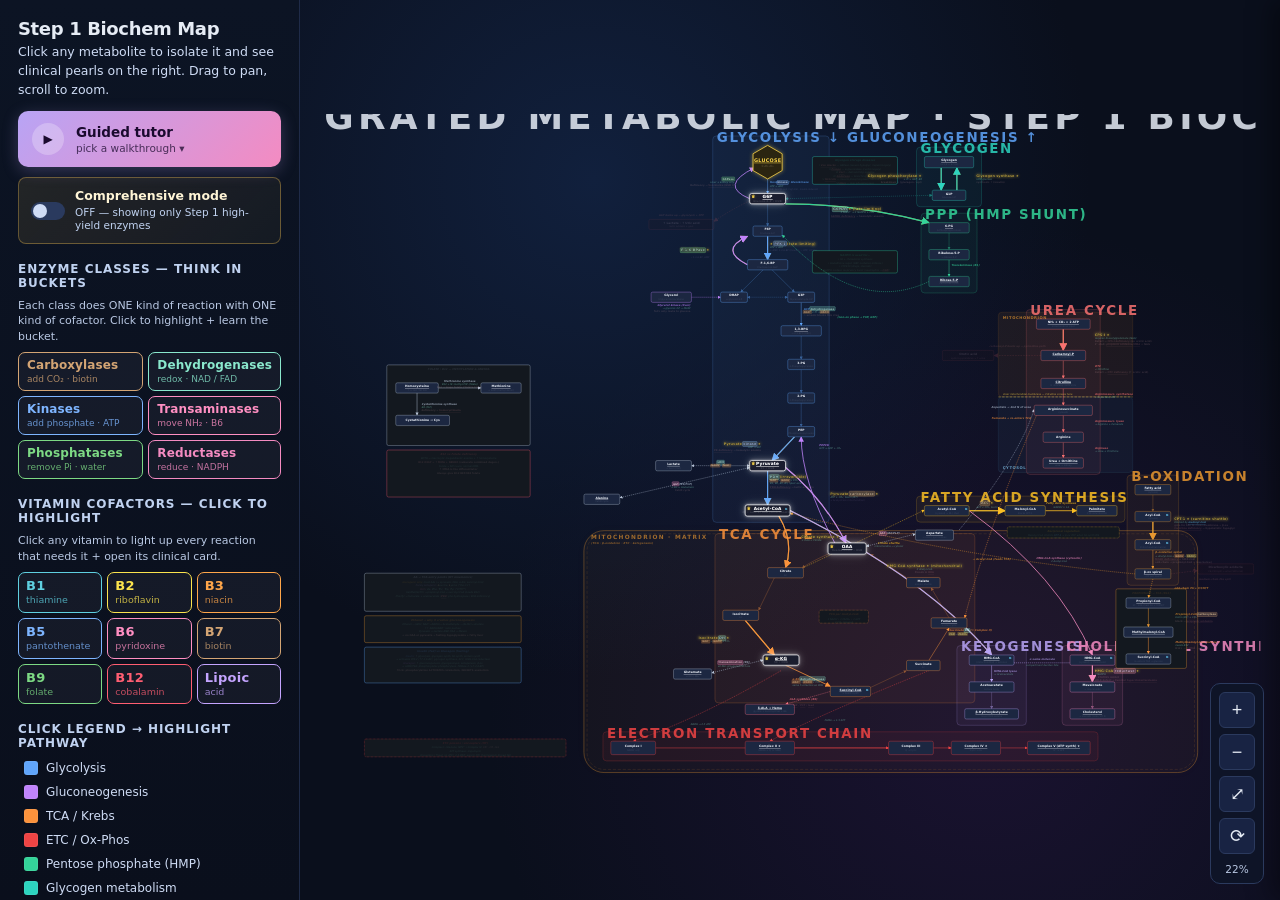
==== commit 1cf8586a: "upd" ====
--- a/index.html
+++ b/index.html
@@ -167,6 +167,25 @@
 .node.selected rect.outline,
 .node.selected polygon.outline { stroke-width: 4; filter: drop-shadow(0 0 8px var(--hub)) brightness(1.2); }
 
+/* "Also appears elsewhere" corner badge (cyan = matches the jump-link language) */
+.node text.twin-badge {
+  fill: #6ad6ff;
+  font-size: 15px;
+  font-weight: 800;
+  pointer-events: none;
+  dominant-baseline: middle;
+  opacity: 0.7;
+  filter: drop-shadow(0 0 3px rgba(106,214,255,0.55));
+}
+/* A twin of the currently-selected molecule — cyan ring, distinct from gold .selected */
+.node.twin-active rect.outline,
+.node.twin-active polygon.outline {
+  stroke: #6ad6ff !important;
+  stroke-width: 4;
+  filter: drop-shadow(0 0 8px #6ad6ff) drop-shadow(0 0 16px rgba(106,214,255,0.4));
+}
+.node.twin-active text.twin-badge { opacity: 1; }
+
 /* GLUCOSE HEXAGON — the "START" ring */
 .node.start polygon.outline {
   fill: #2b2511;
@@ -281,6 +300,10 @@
   transition: fill 0.15s;
 }
 tspan.xref-link:hover { fill: #b8e8ff !important; }
+
+/* Jump link inside the HTML right panel (e.g. "Same molecule — also here") */
+.rp-jump { color:#6ad6ff; font-weight:700; cursor:pointer; text-decoration:underline; text-decoration-style:dashed; text-underline-offset:2px; }
+.rp-jump:hover { color:#b8e8ff; }
 
 /* Pulse — flashes a cross-reference target after the camera jumps to it */
 .xref-pulse path.line { animation: xrefPulseEdge 0.55s ease-in-out 3; }
@@ -1035,14 +1058,14 @@
   { id:'pyruvate', label:'Pyruvate', sub:'3C  •  HUB', x:1920, y:1547, w:160, h:46, p:'glyco', hub:true },
   { id:'lactate', label:'Lactate', sub:'→ liver (Cori)', x:1500, y:1547, w:160, h:46, p:'aa' },
   { id:'alanine', label:'Alanine', sub:'Cahill cycle', x:1180, y:1697, w:160, h:46, p:'aa' },
-  { id:'acetylcoa', label:'Acetyl-CoA', sub:'2C  •  central HUB (mitochondrial)', x:1900, y:1745, w:200, h:50, p:'glyco', hub:true },
+  { id:'acetylcoa', label:'Acetyl-CoA', sub:'2C  •  central HUB (mitochondrial)', x:1900, y:1745, w:200, h:50, p:'glyco', hub:true, same:'acetylcoa' },
 
   // TCA
   { id:'citrate', label:'Citrate', sub:'6C', x:2000, y:2025, w:160, h:46, p:'tca' },
   { id:'isocitrate', label:'Isocitrate', sub:'6C', x:1800, y:2215, w:160, h:46, p:'tca' },
   { id:'akg', label:'α-KG', sub:'5C  •  HUB', x:1980, y:2415, w:160, h:46, p:'tca', hub:true },
   { id:'glutamate', label:'Glutamate', sub:'↔ Gln / NH₃', x:1580, y:2477, w:170, h:46, p:'aa' },
-  { id:'succoa', label:'Succinyl-CoA', sub:'→ heme synth', x:2280, y:2555, w:180, h:46, p:'tca' },
+  { id:'succoa', label:'Succinyl-CoA', sub:'→ heme synth', x:2280, y:2555, w:180, h:46, p:'tca', same:'succoa' },
   { id:'succinate', label:'Succinate', sub:'4C', x:2620, y:2439, w:150, h:46, p:'tca' },
   { id:'fumarate', label:'Fumarate', sub:'← urea cycle', x:2730, y:2249, w:160, h:46, p:'tca' },
   { id:'malate', label:'Malate', sub:'malate shuttle', x:2620, y:2069, w:150, h:46, p:'tca' },
@@ -1059,24 +1082,24 @@
   { id:'g1p', label:'G1P', sub:'Glucose-1-P', x:2735, y:340, w:150, h:46, p:'glyg' },
 
   // FA synth
-  { id:'acetylcoa_c', label:'Acetyl-CoA', sub:'(cytosol) → FA / chol', x:2700, y:1748, w:200, h:46, p:'fas' },
+  { id:'acetylcoa_c', label:'Acetyl-CoA', sub:'(cytosol) → FA / chol', x:2700, y:1748, w:200, h:46, p:'fas', same:'acetylcoa' },
   { id:'maloncoa', label:'Malonyl-CoA', sub:'blocks CPT-1', x:3060, y:1748, w:180, h:46, p:'fas' },
   { id:'palmitate', label:'Palmitate', sub:'C16 saturated FA', x:3380, y:1748, w:180, h:46, p:'fas' },
 
   // β-ox  (positioned so CPT-1 crosses the mito membrane at y≈1860:
   //        fatty acid + cytosolic acyl-CoA ABOVE it, matrix acyl-CoA BELOW)
   { id:'fa', label:'Fatty acid', sub:'(cytosol)', x:3640, y:1654, w:160, h:46, p:'box' },
-  { id:'acylcoa_c', label:'Acyl-CoA', sub:'(cytosol)', x:3640, y:1774, w:160, h:46, p:'box' },
-  { id:'acylcoa_m', label:'Acyl-CoA', sub:'(mitochondrial matrix)', x:3640, y:1900, w:160, h:46, p:'box' },
+  { id:'acylcoa_c', label:'Acyl-CoA', sub:'(cytosol)', x:3640, y:1774, w:160, h:46, p:'box', same:'acylcoa' },
+  { id:'acylcoa_m', label:'Acyl-CoA', sub:'(mitochondrial matrix)', x:3640, y:1900, w:160, h:46, p:'box', same:'acylcoa' },
   { id:'boxloop', label:'β-ox spiral', sub:'−2C per round', x:3640, y:2030, w:160, h:46, p:'box' },
 
   // Ketogenesis
-  { id:'hmgcoa_m', label:'HMG-CoA', sub:'(mitochondrial) → ketones', x:2900, y:2415, w:200, h:46, p:'keto' },
+  { id:'hmgcoa_m', label:'HMG-CoA', sub:'(mitochondrial) → ketones', x:2900, y:2415, w:200, h:46, p:'keto', same:'hmgcoa' },
   { id:'aca', label:'Acetoacetate', sub:'ketone body', x:2900, y:2535, w:200, h:46, p:'keto' },
   { id:'bhb', label:'β-Hydroxybutyrate', sub:'major DKA ketone', x:2880, y:2655, w:240, h:46, p:'keto' },
 
   // Cholesterol
-  { id:'hmgcoa_c', label:'HMG-CoA', sub:'(cytosol) → cholesterol', x:3350, y:2415, w:200, h:46, p:'chol' },
+  { id:'hmgcoa_c', label:'HMG-CoA', sub:'(cytosol) → cholesterol', x:3350, y:2415, w:200, h:46, p:'chol', same:'hmgcoa' },
   { id:'mevalonate', label:'Mevalonate', sub:'→ isoprenoids', x:3350, y:2535, w:200, h:46, p:'chol' },
   { id:'cholesterol', label:'Cholesterol', sub:'→ steroids / bile / vit D', x:3350, y:2655, w:200, h:46, p:'chol' },
 
@@ -1096,7 +1119,7 @@
   // Placed directly UNDER β-oxidation (its source) so the flow is local.
   { id:'propionylcoa', label:'Propionyl-CoA', sub:'3C · odd-chain FA + V/I/M/T', x:3600, y:2160, w:200, h:46, p:'aa' },
   { id:'mmcoa', label:'Methylmalonyl-CoA', sub:'', x:3590, y:2290, w:220, h:46, p:'aa' },
-  { id:'succ_b12', label:'Succinyl-CoA', sub:'re-enters TCA → glucose', x:3600, y:2410, w:200, h:46, p:'aa' },
+  { id:'succ_b12', label:'Succinyl-CoA', sub:'re-enters TCA → glucose', x:3600, y:2410, w:200, h:46, p:'aa', same:'succoa' },
 
   // ONE-CARBON, arm 2 — METHYLATION (homocysteine / methionine / folate).
   // Amino-acid / methylation / anemia content → left side.
@@ -3829,6 +3852,15 @@
   });
 })();
 
+// "Same molecule" groups — a molecule that appears as >1 node (different
+// compartment or source). group key → [nodeId,…]; twinsOf(id) → other copies.
+const SAME_GROUPS = {};
+NODES.forEach(n => { if (n.same) (SAME_GROUPS[n.same] || (SAME_GROUPS[n.same] = [])).push(n.id); });
+function twinsOf(id) {
+  const n = NODE_INDEX[id];
+  return (n && n.same) ? (SAME_GROUPS[n.same] || []).filter(x => x !== id) : [];
+}
+
 const NODE_ELS = {};
 (function renderNodes() {
   const root = $('nodes');
@@ -3885,6 +3917,7 @@
       g.appendChild(makeText(cx, cy + lblOffset, n.label, 'lbl', 'middle'));
       if (n.sub) g.appendChild(makeText(cx, cy + 10, n.sub, 'sub', 'middle'));
       if (n.hub) g.appendChild(makeText(n.x + 16, cy + lblOffset, '♛', 'hub-crown', 'middle'));
+      if (n.same) g.appendChild(makeText(n.x + n.w - 16, cy + lblOffset, '⧉', 'twin-badge', 'middle'));
       const hit = document.createElementNS(svgNS, 'rect');
       hit.setAttribute('class', 'hit');
       hit.setAttribute('x', n.x-4); hit.setAttribute('y', n.y-4);
@@ -4077,6 +4110,18 @@
     pearls.forEach(p => { body += `<li class="${p.cls||''}">${p.t}</li>`; });
     body += `</ul>`;
   }
+  if (kind === 'node') {
+    const twins = twinsOf(key);
+    if (twins.length) {
+      body += `<h3>⧉ Same molecule — also here</h3><div class="rp-conn">`;
+      twins.forEach(tid => {
+        const tn = NODE_INDEX[tid];
+        const where = tn.sub || PATHWAY_NAMES[tn.p] || tn.p;
+        body += `<div><span class="arrow">⧉</span><a class="rp-jump" onclick="focusXref('${tid}')">${tn.label}</a> <span style="color:#9caec7"> · ${where}</span></div>`;
+      });
+      body += `</div>`;
+    }
+  }
   if (kind === 'node' && conns.length) {
     body += `<h3>Connections</h3><div class="rp-conn">`;
     conns.forEach(c => {
@@ -4103,7 +4148,7 @@
 function selectNode(id) {
   SELECTED = 'node:' + id;
   svg.classList.add('isolated');
-  Object.values(NODE_ELS).forEach(el => el.classList.remove('active', 'selected'));
+  Object.values(NODE_ELS).forEach(el => el.classList.remove('active', 'selected', 'twin-active'));
   clearEdgesActive();
   const target = NODE_ELS[id];
   if (!target) return;
@@ -4116,6 +4161,11 @@
       if (other) other.classList.add('active');
     }
   });
+  // Light up + pulse this molecule's other copies elsewhere on the map
+  twinsOf(id).forEach(tid => {
+    const t = NODE_ELS[tid];
+    if (t) { t.classList.add('active', 'twin-active'); pulseEl(t); }
+  });
   document.querySelectorAll('#legend .row').forEach(r => r.classList.remove('active'));
   document.querySelectorAll('.vit-chip, .enzclass-chip, .disease-row').forEach(c => c.classList.remove('active'));
   showStatus(NODE_INDEX[id]);
@@ -4125,7 +4175,7 @@
 function selectPathway(pName) {
   SELECTED = 'pathway:' + pName;
   svg.classList.add('isolated');
-  Object.values(NODE_ELS).forEach(el => el.classList.remove('active', 'selected'));
+  Object.values(NODE_ELS).forEach(el => el.classList.remove('active', 'selected', 'twin-active'));
   clearEdgesActive();
   NODES.forEach(n => {
     if (n.p === pName) NODE_ELS[n.id].classList.add('active');
@@ -4148,7 +4198,7 @@
 function selectVitamin(vit) {
   SELECTED = 'vit:' + vit;
   svg.classList.add('isolated');
-  Object.values(NODE_ELS).forEach(el => el.classList.remove('active', 'selected'));
+  Object.values(NODE_ELS).forEach(el => el.classList.remove('active', 'selected', 'twin-active'));
   clearEdgesActive();
   EDGES.forEach((e, i) => {
     if (e.vits && e.vits.includes(vit)) {
@@ -4201,7 +4251,7 @@
 function clearSelection() {
   SELECTED = null;
   svg.classList.remove('isolated');
-  Object.values(NODE_ELS).forEach(el => el.classList.remove('active', 'selected'));
+  Object.values(NODE_ELS).forEach(el => el.classList.remove('active', 'selected', 'twin-active'));
   clearEdgesActive();
   clearDiseaseOverlay();
   document.querySelectorAll('.shunt').forEach(s => s.classList.remove('active'));
@@ -4249,7 +4299,7 @@
 function selectEnzClass(cls) {
   SELECTED = 'enzclass:' + cls;
   svg.classList.add('isolated');
-  Object.values(NODE_ELS).forEach(el => el.classList.remove('active', 'selected'));
+  Object.values(NODE_ELS).forEach(el => el.classList.remove('active', 'selected', 'twin-active'));
   clearEdgesActive();
   clearDiseaseOverlay();
   document.querySelectorAll('.shunt').forEach(s => s.classList.remove('active'));
@@ -4347,7 +4397,7 @@
   SELECTED = 'disease:' + key;
 
   // Reset prior highlight state
-  Object.values(NODE_ELS).forEach(el => el.classList.remove('active', 'selected'));
+  Object.values(NODE_ELS).forEach(el => el.classList.remove('active', 'selected', 'twin-active'));
   clearEdgesActive();
   clearDiseaseOverlay();
   document.querySelectorAll('.shunt').forEach(s => s.classList.remove('active'));
@@ -4446,7 +4496,7 @@
   const e = en.edge;
   SELECTED = 'xref:' + key;
   svg.classList.add('isolated');
-  Object.values(NODE_ELS).forEach(el => el.classList.remove('active', 'selected'));
+  Object.values(NODE_ELS).forEach(el => el.classList.remove('active', 'selected', 'twin-active'));
   clearEdgesActive();
   document.querySelectorAll('#legend .row').forEach(r => r.classList.remove('active'));
   document.querySelectorAll('.vit-chip').forEach(c => c.classList.remove('active'));
@@ -4743,7 +4793,7 @@
     const f = lesson.focus;
     // clear previous isolation state without closing the panel
     svg.classList.remove('isolated');
-    Object.values(NODE_ELS).forEach(el => el.classList.remove('active', 'selected'));
+    Object.values(NODE_ELS).forEach(el => el.classList.remove('active', 'selected', 'twin-active'));
     clearEdgesActive();
     document.querySelectorAll('#legend .row').forEach(r => r.classList.remove('active'));
     document.querySelectorAll('.vit-chip').forEach(c => c.classList.remove('active'));
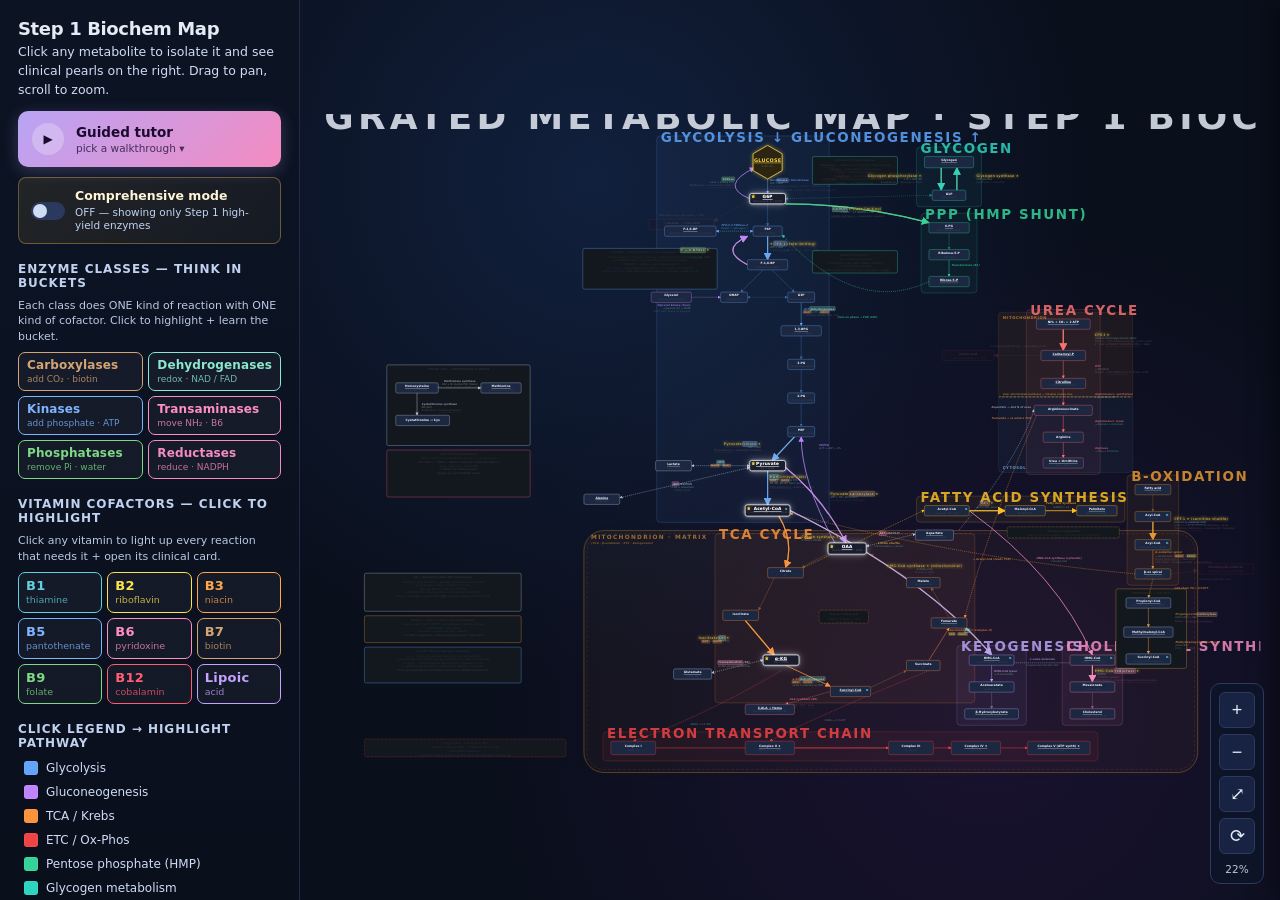
==== commit 1f0b47a6: "update" ====
--- a/index.html
+++ b/index.html
@@ -1048,6 +1048,7 @@
   { id:'g6p', label:'G6P', sub:'Glucose-6-P  •  HUB', x:1920, y:355, w:160, h:46, p:'glyco', hub:true },
   { id:'f6p', label:'F6P', sub:'Fructose-6-P', x:1935, y:500, w:130, h:46, p:'glyco' },
   { id:'f16bp', label:'F-1,6-BP', sub:'Fructose-1,6-bisP', x:1910, y:650, w:180, h:46, p:'glyco' },
+  { id:'f26bp', label:'F-2,6-BP', sub:'glycolysis ⇄ gluconeogenesis switch', x:1540, y:500, w:230, h:46, p:'glyco' },
   { id:'dhap', label:'DHAP', sub:'↔ glycerol-3-P', x:1790, y:795, w:120, h:46, p:'glyco' },
   { id:'glycerol', label:'Glycerol', sub:'triglyceride backbone', x:1480, y:795, w:180, h:46, p:'gng' },
   { id:'g3p', label:'G3P', sub:'Glyceraldehyde-3-P', x:2090, y:795, w:120, h:46, p:'glyco' },
@@ -1146,15 +1147,21 @@
   { from:'glucose', to:'g6p', p:'glyco',
     path:'M 2000 290 L 2000 355',
     enzyme:'Hexokinase / Glucokinase', cof:'ATP → ADP', enzClass:'kin',
-    notes:[{c:'reg',t:'GK: liver/β-cell, high Km, insulin-induced'}],
-    labelX:2010, labelY:310, anchor:'start' },
+    notes:[{c:'reg',t:'Hexokinase: ALL tissues · low Km · inhibited by G6P'},
+           {c:'reg',t:'Glucokinase: LIVER + β-cells · high Km · insulin-induced'}],
+    labelX:2010, labelY:300, anchor:'start' },
   { from:'g6p', to:'f6p', p:'glyco', lowYield:true,
     enzyme:'Phosphoglucose isomerase',
     labelX:2010, labelY:440, anchor:'start' },
   { from:'f6p', to:'f16bp', p:'glyco', thick:true, rl:true,
     enzyme:'★ PFK-1   (rate-limiting)', cof:'ATP → ADP', enzClass:'kin',
-    notes:[{c:'reg',t:'+ AMP, F-2,6-BP (insulin); − ATP, citrate'}],
+    notes:[{c:'reg',t:'+ AMP, @x:f26bp[F-2,6-BP] (insulin); − ATP, citrate'}],
     labelX:2010, labelY:583, anchor:'start' },
+  // F-2,6-BP regulatory branch off F6P (PFK-2 makes it, FBPase-2 removes it)
+  { from:'f6p', to:'f26bp', p:'glyco', dashed:true, reversible:true,
+    path:'M 1935 523 L 1770 523',
+    enzyme:'PFK-2 ⇄ FBPase-2', cof:'insulin ↑ / glucagon ↓',
+    labelX:1852, labelY:498, anchor:'middle' },
   { from:'f16bp', to:'dhap', p:'glyco', lowYield:true,
     path:'M 1980 696 L 1880 795',
     enzyme:'Aldolase A',
@@ -1209,7 +1216,7 @@
   { from:'f16bp', to:'f6p', p:'gng', thick:true, rl:true,
     path:'M 1910 673 Q 1780 608 1910 546',
     enzyme:'F-1,6-BPase ★', enzClass:'phos',
-    notes:[{c:'reg',t:'− F-2,6-BP, AMP'}],
+    notes:[{c:'reg',t:'− @x:f26bp[F-2,6-BP], AMP'}],
     labelX:1740, labelY:613, anchor:'end' },
   { from:'g6p', to:'glucose', p:'gng', thick:true, id:'e_g6pase',
     path:'M 1920 378 Q 1780 320 1942 240',
@@ -1524,6 +1531,16 @@
       {t:'↑↑ NADH/NAD⁺ ratio pushes:'},
       {t:'Pyruvate → Lactate    AND    OAA → Malate'},
       {t:'⇒ no OAA or pyruvate → fasting hypoglycemia + fatty liver', cls:'note'},
+    ]},
+  // F-2,6-BP master switch — sits just under the F-2,6-BP node, left of glycolysis
+  { x:1175, y:600, w:600, h:182, stroke:'#60a5fa', fill:'#0d1626',
+    title:'F-2,6-BP — THE glycolysis ⇄ gluconeogenesis switch', titleCls:'c-glyco',
+    lines:[
+      {t:'<tspan fill="#7dd984">⊕ PFK-2</tspan> makes it  ·  <tspan fill="#ff9ea2">⊖ FBPase-2</tspan> removes it  (ONE bifunctional enzyme)'},
+      {t:'<tspan fill="#7dd984">⊕</tspan> ACTIVATES PFK-1 → glycolysis ON  (most potent activator)'},
+      {t:'<tspan fill="#ff9ea2">⊖</tspan> INHIBITS F-1,6-BPase → gluconeogenesis OFF'},
+      {t:'<tspan fill="#60a5fa">Fed / insulin</tspan>: enzyme DEphosphorylated → ↑ F-2,6-BP → burn glucose'},
+      {t:'<tspan fill="#c084fc">Fasting / glucagon</tspan> (cAMP→PKA): phosphorylated → ↓ F-2,6-BP → make glucose'},
     ]},
   { x:200, y:2380, w:700, h:160, stroke:'#60a5fa',
     title:'Insulin (fed) vs Glucagon (fasting)', titleCls:'c-glyco',
@@ -1699,9 +1716,22 @@
     why: 'The trapped, charged form of glucose. Branch point that decides 4 different fates.',
     pearls: [
       { t: '<b>4 fates</b>: glycolysis ↓, glycogen synth (G1P), PPP (NADPH/ribose), or G6Pase → free glucose.' },
+      { t: '<b>Made by Hexokinase</b> (ALL tissues · low Km · inhibited by G6P) <b>or Glucokinase</b> (LIVER + β-cells only · high Km · insulin-induced).', cls:'mnemonic' },
+      { t: '<b>Glucokinase = β-cell "glucose sensor"</b> — high Km means it only runs when glucose is HIGH (after a meal). MODY 2 = GK mutation.' },
       { t: 'G6P inhibits hexokinase (feedback) but <i>not glucokinase</i> — that\'s why GK keeps working in liver after a meal.' },
       { t: 'G6Pase is only in <b>liver / kidney / intestinal epithelium</b>. Muscle has none → muscle glycogen is selfish.', cls:'drug' },
       { t: '<b>Von Gierke (GSD I)</b>: G6Pase deficiency → severe fasting hypoglycemia + hepatomegaly + lactic acidosis + hyperuricemia + hyperlipidemia.', cls:'warn' },
+    ]
+  },
+  f26bp: {
+    why: 'The single most important regulator of glycolysis vs gluconeogenesis. F-2,6-BP is how the liver decides which direction to run — burn glucose or make it.',
+    pearls: [
+      { t: 'Made by <b>PFK-2</b> (from F6P), removed by <b>FBPase-2</b> — these are <b>ONE bifunctional enzyme</b> (PFK-2/FBPase-2) toggled by phosphorylation.', cls:'mnemonic' },
+      { t: '<b>⊕ Most potent activator of PFK-1</b> → pushes glycolysis forward.' },
+      { t: '<b>⊖ Inhibits fructose-1,6-bisphosphatase</b> → shuts gluconeogenesis off. One molecule works both levers, so the cell never runs both pathways at once.' },
+      { t: '<b>Fed / insulin</b>: the bifunctional enzyme is DEphosphorylated → PFK-2 active → ↑ F-2,6-BP → glycolysis ON.' },
+      { t: '<b>Fasting / glucagon</b> (cAMP → PKA phosphorylates it): FBPase-2 active → ↓ F-2,6-BP → gluconeogenesis ON.', cls:'mnemonic' },
+      { t: 'Fits the universal rule: <b>phosphorylation (glucagon/fasting) turns OFF glycolysis</b> and favors making glucose.', cls:'mnemonic' },
     ]
   },
   pyruvate: {
